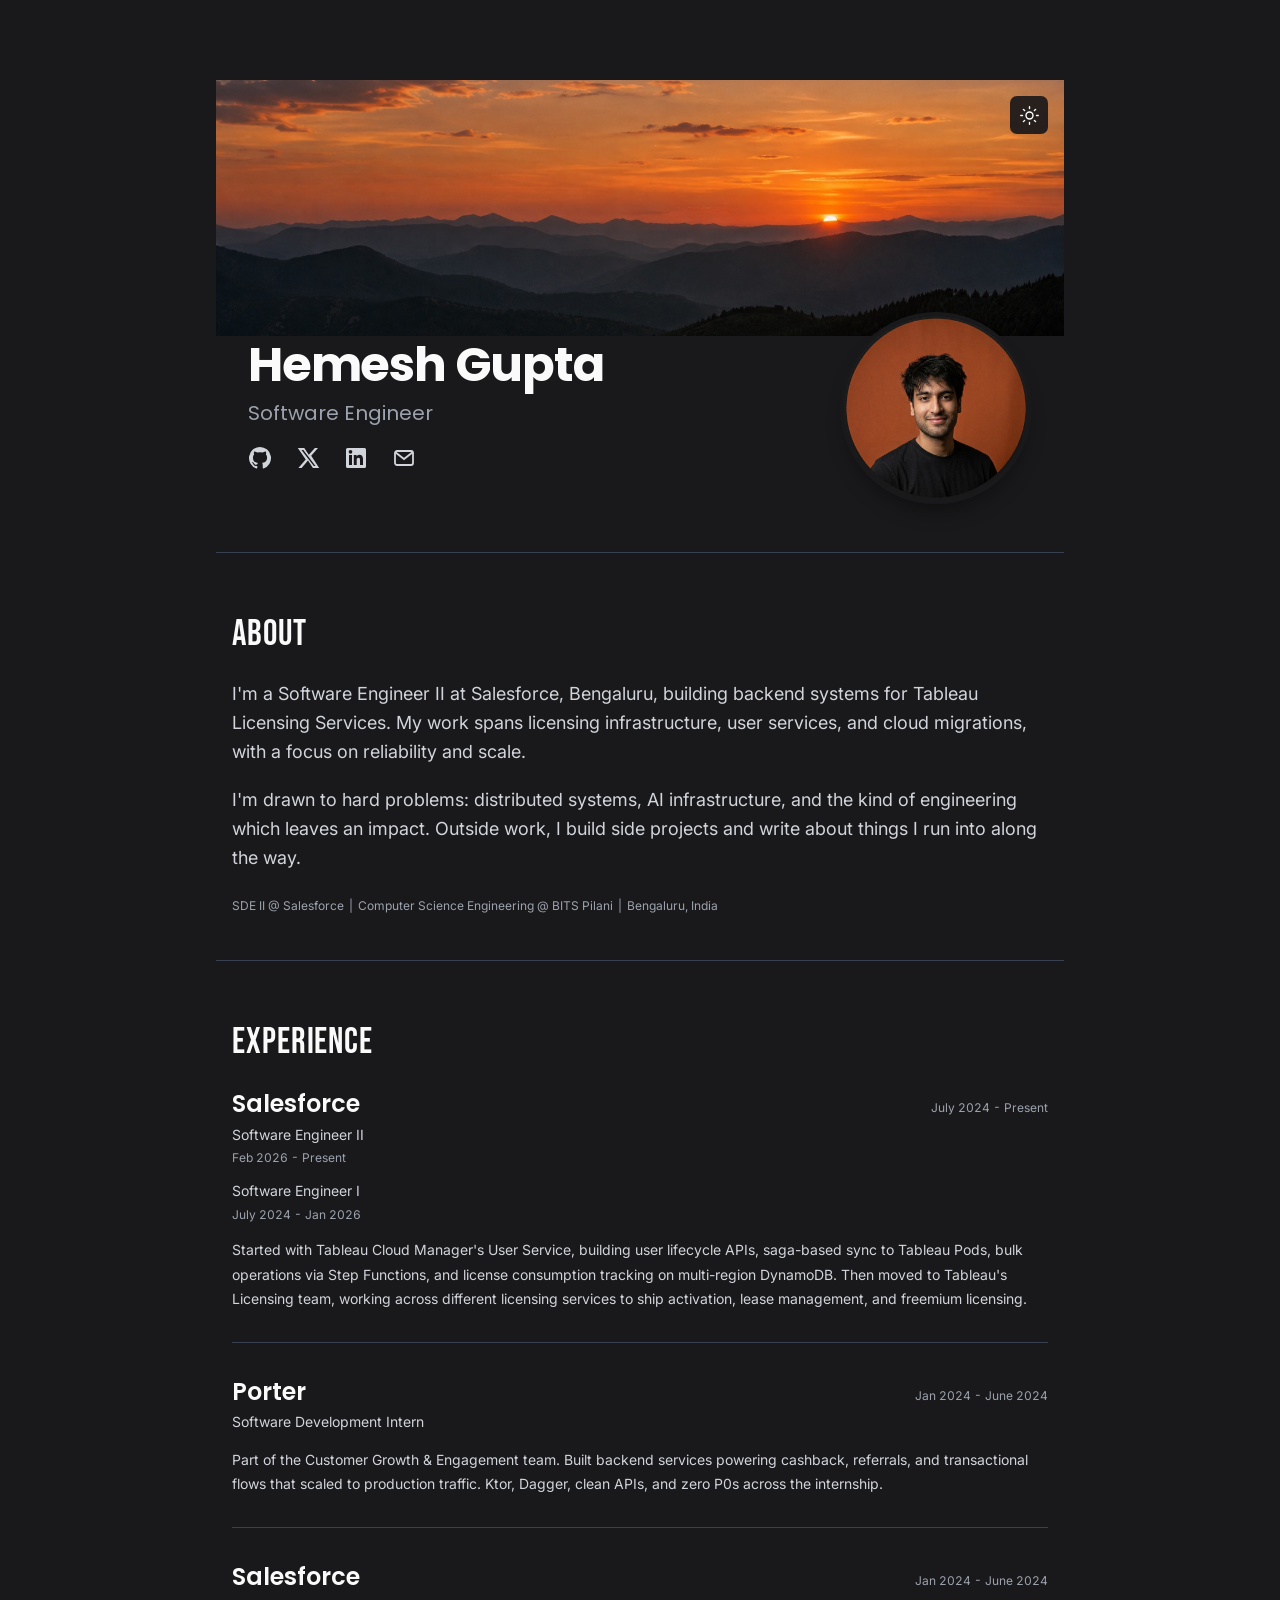
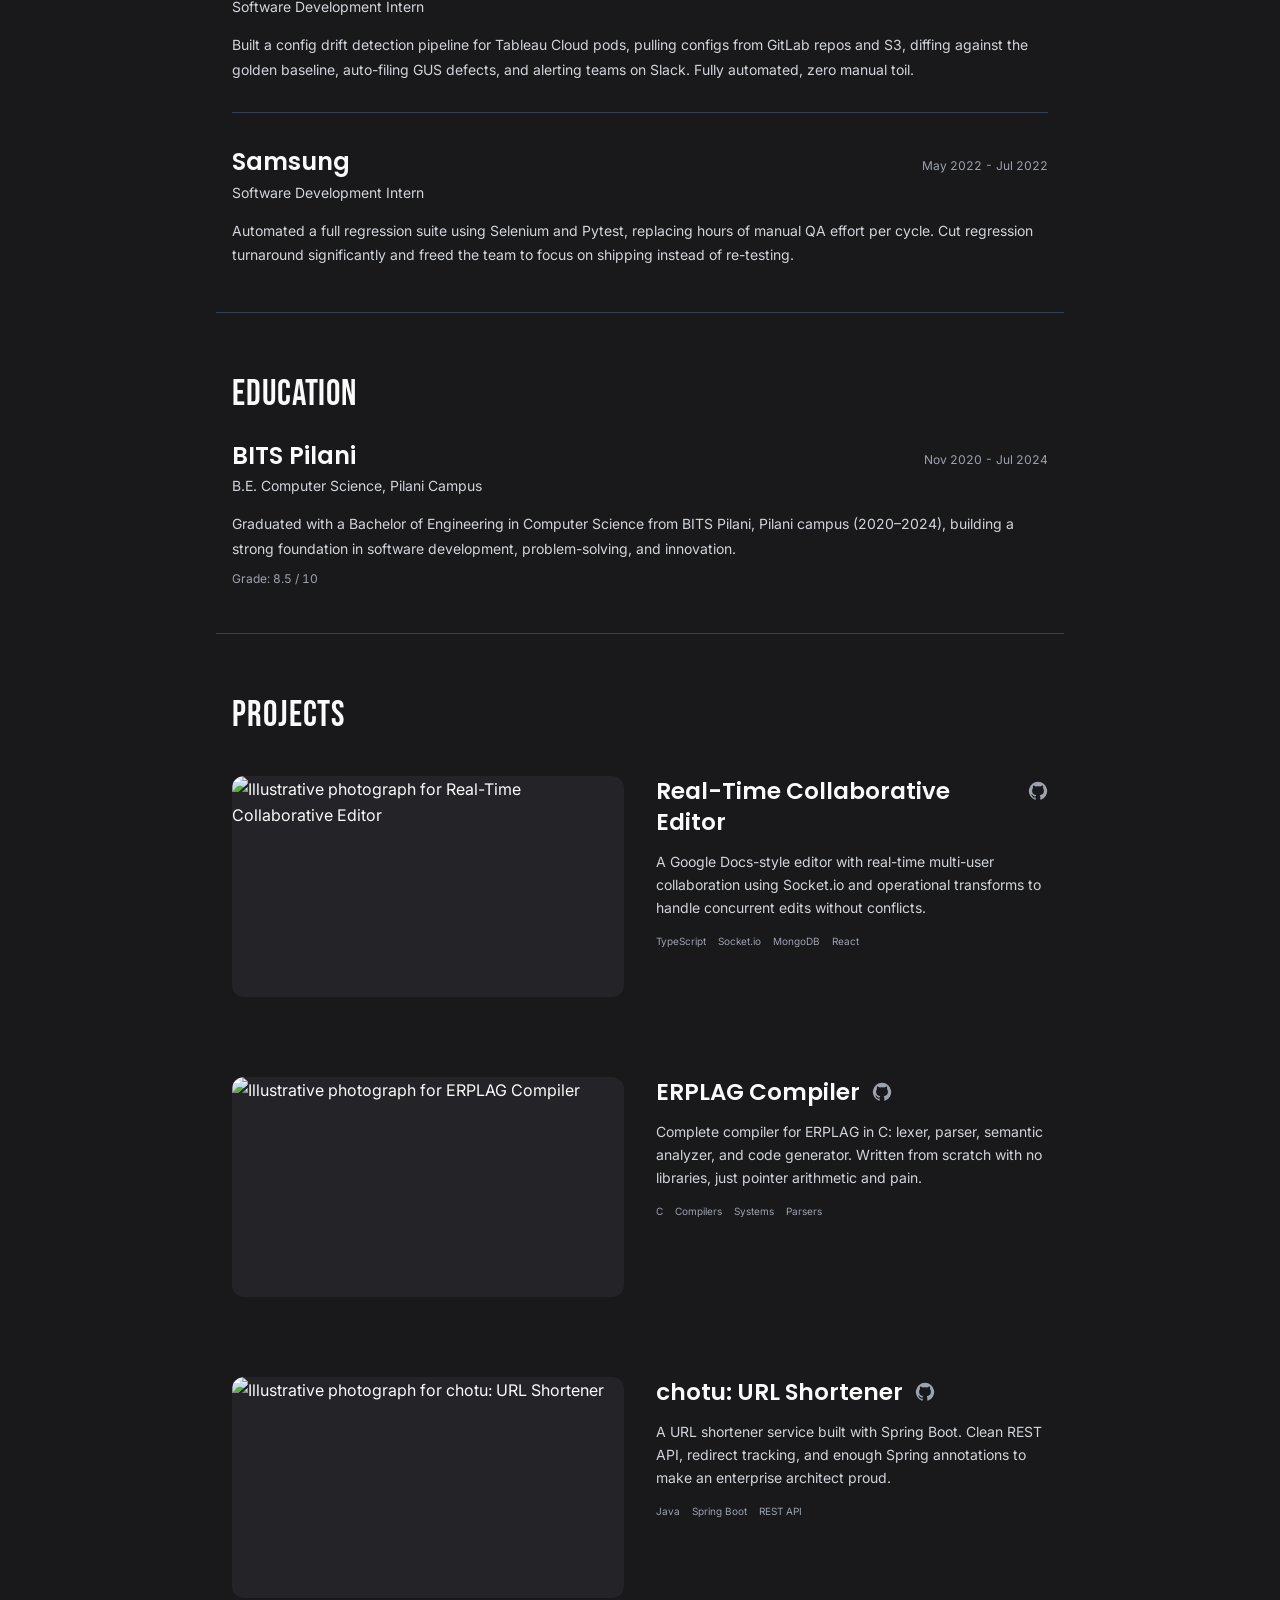
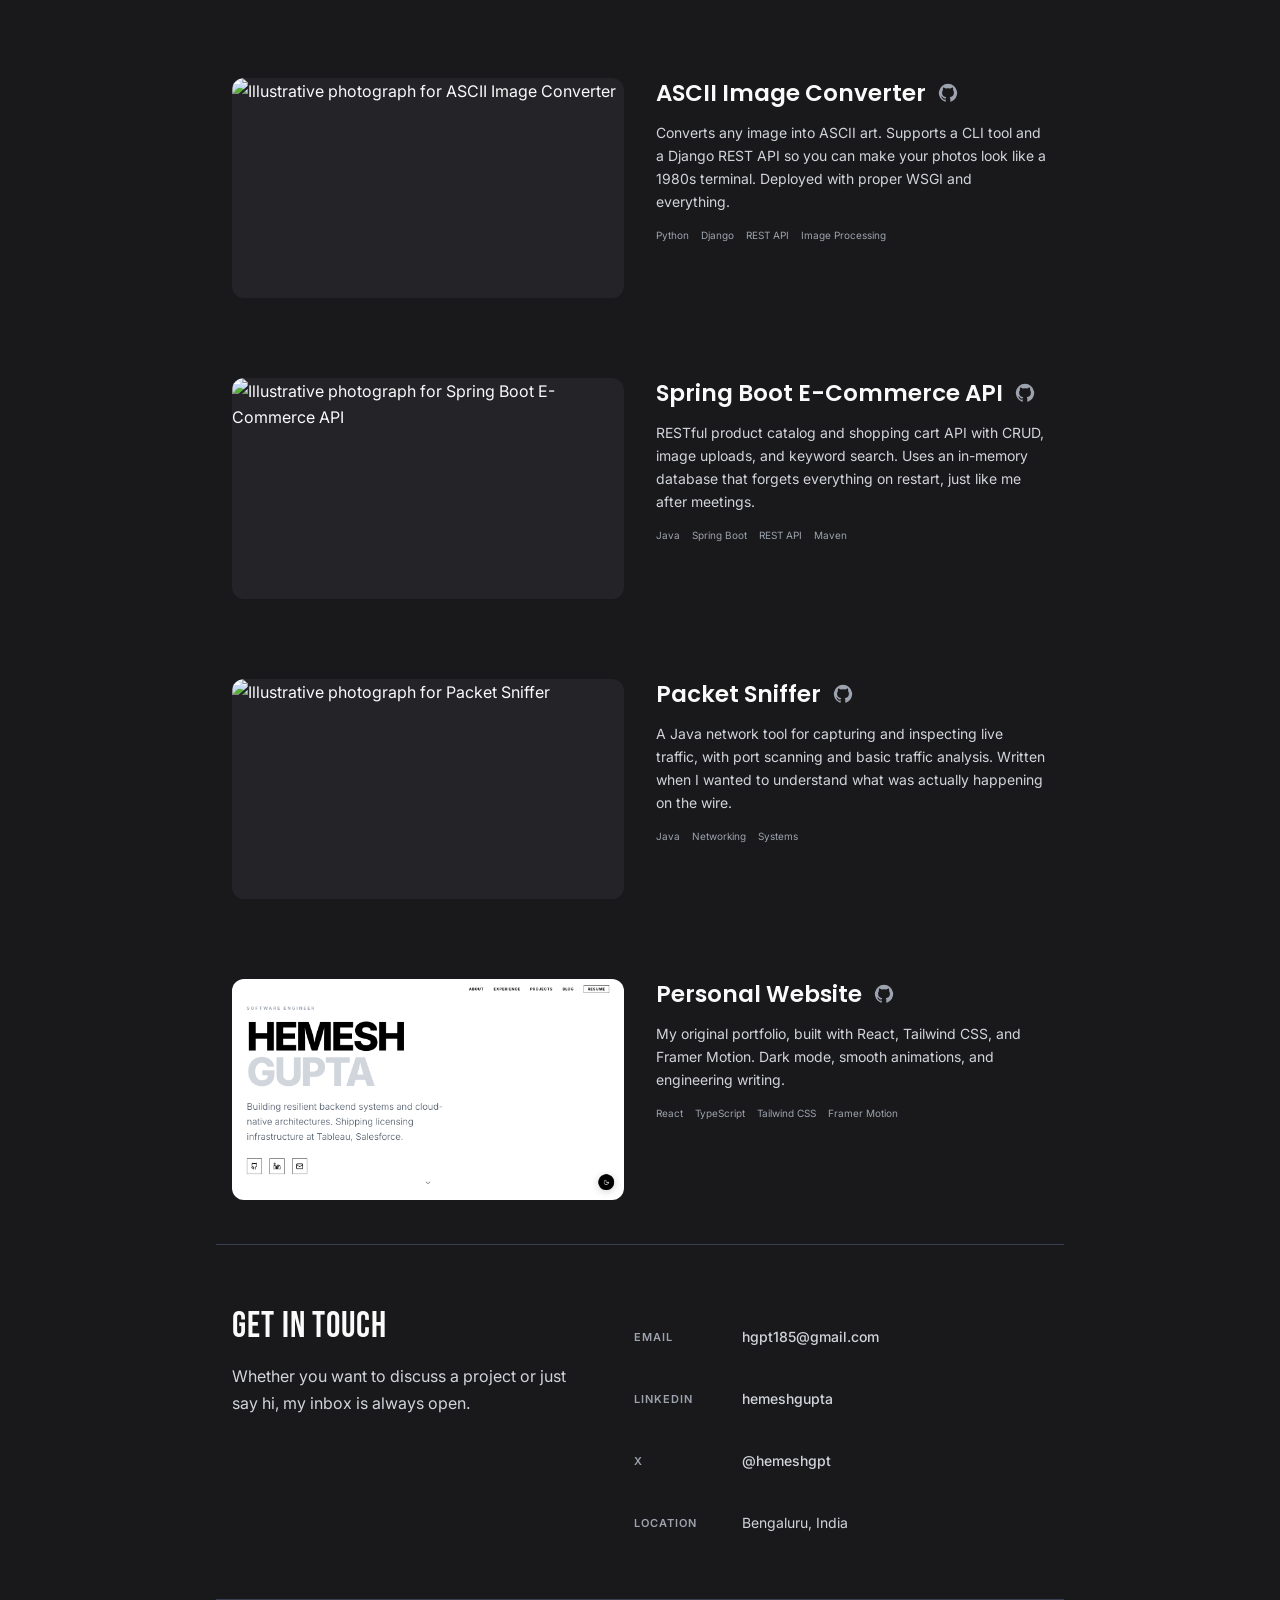
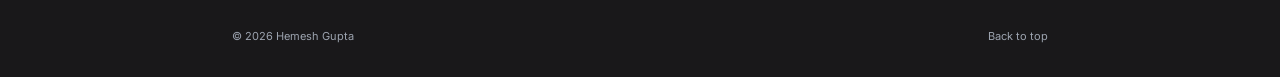
==== index.html @ acf53dce "Enable Vercel Web Analytics" ====
<!doctype html>
<html lang="en" data-theme="dark">
<head>
<meta charset="utf-8"><meta name="viewport" content="width=device-width, initial-scale=1">
<meta name="description" content="Hemesh Gupta — Software Engineer II at Salesforce, Bengaluru. Backend systems and cloud-native architectures; CS graduate of BITS Pilani.">
<meta name="robots" content="index, follow, max-image-preview:large">
<meta name="theme-color" content="#19181a">
<link rel="canonical" href="https://hgpt185.github.io/portfolio-site-v2/">
<link rel="alternate" type="application/json" href="profile.json" title="Machine-readable profile (JSON)">
<meta property="og:type" content="website"><meta property="og:site_name" content="Hemesh Gupta"><meta property="og:locale" content="en_US"><meta property="og:url" content="https://hgpt185.github.io/portfolio-site-v2/"><meta property="og:title" content="Hemesh Gupta | Software Engineer"><meta property="og:description" content="Backend systems, distributed infrastructure, and projects built out of curiosity."><meta property="og:image" content="https://hgpt185.github.io/portfolio-site-v2/assets/hemesh-gupta.jpg">
<meta name="twitter:card" content="summary_large_image"><meta name="twitter:title" content="Hemesh Gupta | Software Engineer"><meta name="twitter:description" content="Backend systems, distributed infrastructure, and projects built out of curiosity."><meta name="twitter:image" content="https://hgpt185.github.io/portfolio-site-v2/assets/hemesh-gupta.jpg">
<script type="application/ld+json">
{
  "@context": "https://schema.org",
  "@graph": [
    {
      "@type": "Person",
      "@id": "https://hgpt185.github.io/portfolio-site-v2/#person",
      "name": "Hemesh Gupta",
      "url": "https://hgpt185.github.io/portfolio-site-v2/",
      "image": "https://hgpt185.github.io/portfolio-site-v2/assets/hemesh-gupta.jpg",
      "description": "Software Engineer II at Salesforce, Bengaluru, building backend systems for Tableau Licensing Services.",
      "jobTitle": "Software Engineer II",
      "worksFor": { "@type": "Organization", "name": "Salesforce", "url": "https://www.salesforce.com/" },
      "alumniOf": { "@type": "CollegeOrUniversity", "name": "Birla Institute of Technology and Science, Pilani", "url": "https://www.bits-pilani.ac.in/" },
      "knowsAbout": ["Backend engineering", "Distributed systems", "Cloud-native architecture", "AI infrastructure", "Developer tools"],
      "sameAs": ["https://github.com/hgpt185", "https://www.linkedin.com/in/hemeshgupta/", "https://x.com/hemeshgpt"]
    },
    {
      "@type": "WebSite",
      "url": "https://hgpt185.github.io/portfolio-site-v2/",
      "name": "Hemesh Gupta",
      "description": "Backend systems, distributed infrastructure, and projects built out of curiosity.",
      "publisher": { "@id": "https://hgpt185.github.io/portfolio-site-v2/#person" }
    },
    {
      "@type": "ProfilePage",
      "url": "https://hgpt185.github.io/portfolio-site-v2/",
      "name": "Hemesh Gupta | Software Engineer",
      "description": "Hemesh Gupta — Software Engineer II at Salesforce, Bengaluru. Backend systems and cloud-native architectures; CS graduate of BITS Pilani.",
      "isPartOf": { "@type": "WebSite", "url": "https://hgpt185.github.io/portfolio-site-v2/" },
      "mainEntity": { "@id": "https://hgpt185.github.io/portfolio-site-v2/#person" }
    }
  ]
}
</script>
<title>Hemesh Gupta | Software Engineer</title><link rel="icon" href="favicon.svg" type="image/svg+xml"><link rel="preconnect" href="https://fonts.googleapis.com"><link rel="preconnect" href="https://fonts.gstatic.com" crossorigin><link href="https://fonts.googleapis.com/css2?family=Bebas+Neue&family=Inter:wght@400;500;600&family=Poppins:wght@400;600;700&display=swap" rel="stylesheet"><link rel="preload" as="image" href="assets/mountain-dusk.jpg"><script>try{document.documentElement.dataset.theme=localStorage.getItem('theme')||'dark'}catch(_){}</script><link rel="stylesheet" href="styles.css?v=450039ef">
<script>
  window.va = window.va || function () {
    (window.vaq = window.vaq || []).push(arguments);
  };
</script>
<script defer src="/_vercel/insights/script.js"></script>
</head>
<body><a class="skip-link" href="#about">Skip to content</a>
<main class="portfolio">
<header class="intro" id="top">
<div class="banner"><img draggable="false" class="theme-dark" src="assets/mountain-dusk.jpg" alt="Layered mountain ridges beneath a warm sunset sky" width="2164" height="727" fetchpriority="high"><img draggable="false" class="theme-light" src="assets/mountain-sunrise.jpg" alt="Golden sunrise over misty mountain ridges" width="1600" height="537" fetchpriority="high"><button id="theme-toggle" type="button" aria-label="Switch to light theme" title="Switch theme"><svg class="icon sun" viewBox="0 0 24 24" fill="currentColor" aria-hidden="true"><circle cx="12" cy="12" r="4" fill="none" stroke="currentColor" stroke-width="1.6"/><path d="M12 2v2m0 16v2M2 12h2m16 0h2M5 5l1.4 1.4m11.2 11.2L19 19M5 19l1.4-1.4M17.6 6.4 19 5" fill="none" stroke="currentColor" stroke-width="1.6" stroke-linecap="round"/></svg><svg class="icon moon" viewBox="0 0 24 24" fill="currentColor" aria-hidden="true"><path d="M20.5 14A8.5 8.5 0 0 1 10 3.5 8.5 8.5 0 1 0 20.5 14Z" fill="none" stroke="currentColor" stroke-width="1.6" stroke-linejoin="round"/></svg></button></div>
<div class="identity"><div class="person"><h1>Hemesh Gupta</h1><p class="subtitle">Software Engineer</p><div class="socials"><a href="https://github.com/hgpt185" aria-label="GitHub" target="_blank" rel="noopener noreferrer"><svg class="icon " viewBox="0 0 24 24" fill="currentColor" aria-hidden="true"><path d="M12 .9a11.1 11.1 0 0 0-3.5 21.6c.55.1.76-.24.76-.53v-2.05c-3.1.67-3.76-1.32-3.76-1.32-.51-1.28-1.24-1.62-1.24-1.62-1.02-.7.08-.69.08-.69 1.12.08 1.71 1.15 1.71 1.15 1 1.7 2.61 1.21 3.25.93.1-.72.39-1.21.71-1.49-2.47-.28-5.07-1.24-5.07-5.5 0-1.22.44-2.21 1.14-2.99-.12-.28-.5-1.42.11-2.95 0 0 .94-.3 3.05 1.14a10.6 10.6 0 0 1 5.55 0c2.11-1.43 3.04-1.14 3.04-1.14.61 1.53.23 2.67.11 2.95.72.78 1.14 1.77 1.14 2.99 0 4.27-2.6 5.21-5.08 5.49.4.35.75 1.02.75 2.06v3.04c0 .29.2.64.77.53A11.1 11.1 0 0 0 12 .9Z"/></svg></a><a href="https://x.com/hemeshgpt" aria-label="X" target="_blank" rel="noopener noreferrer"><svg class="icon" viewBox="0 0 24 24" fill="currentColor" aria-hidden="true"><path d="M18.9 2H22l-6.8 7.8L23.2 22h-6.3L12 14.6 5.6 22H2.4l7.3-8.4L1.8 2h6.5l4.5 6.8L18.9 2Zm-1.1 18h1.7L7.3 3.9H5.5L17.8 20Z"/></svg></a><a href="https://www.linkedin.com/in/hemeshgupta/" aria-label="LinkedIn" target="_blank" rel="noopener noreferrer"><svg class="icon " viewBox="0 0 24 24" fill="currentColor" aria-hidden="true"><path d="M20.5 2h-17A1.5 1.5 0 0 0 2 3.5v17A1.5 1.5 0 0 0 3.5 22h17a1.5 1.5 0 0 0 1.5-1.5v-17A1.5 1.5 0 0 0 20.5 2ZM8 19H5V9h3ZM6.5 7.7A1.7 1.7 0 1 1 6.5 4a1.7 1.7 0 0 1 0 3.7ZM19 19h-3v-5.1c0-1.3-.4-2.1-1.5-2.1-1.2 0-1.8.9-1.8 2.1V19H9.8V9h2.8v1.4c.4-.7 1.2-1.7 2.9-1.7 2.1 0 3.5 1.4 3.5 4.3Z"/></svg></a><a href="mailto:hgpt185@gmail.com" aria-label="Email"><svg class="icon " viewBox="0 0 24 24" fill="currentColor" aria-hidden="true"><rect x="3" y="5" width="18" height="14" rx="2" fill="none" stroke="currentColor" stroke-width="1.8"/><path d="m3 6 9 7 9-7" fill="none" stroke="currentColor" stroke-width="1.8"/></svg></a></div></div><div class="portrait"><img draggable="false" class="theme-dark" src="assets/hemesh-gupta.jpg" alt="Hemesh Gupta" width="192" height="192"><img draggable="false" class="theme-light" src="assets/hemesh-gupta-sunrise.jpg" alt="Hemesh Gupta" width="192" height="192"></div></div>
</header>
<section class="about section" id="about"><h2>About</h2><div class="about-copy"><p>I&#x27;m a Software Engineer II at Salesforce, Bengaluru, building backend systems for Tableau Licensing Services. My work spans licensing infrastructure, user services, and cloud migrations, with a focus on reliability and scale.</p>
<p>I&#x27;m drawn to hard problems: distributed systems, AI infrastructure, and the kind of engineering which leaves an impact. Outside work, I build side projects and write about things I run into along the way.</p></div><p class="about-meta">SDE II @ Salesforce <span class="about-meta-separator" aria-hidden="true">|</span> Computer Science Engineering @ BITS Pilani <span class="about-meta-separator" aria-hidden="true">|</span> Bengaluru, India</p></section>
<section class="section experience" id="experience"><h2>Experience</h2><div class="jobs"><article class="job"><div class="job-heading"><h3><a href="https://www.salesforce.com/" target="_blank" rel="noopener noreferrer">Salesforce</a></h3><p class="job-period">July 2024 - Present</p></div><div class="job-roles"><div class="job-role-item"><p class="job-role-title">Software Engineer II</p><p class="job-role-period">Feb 2026 - Present</p></div><div class="job-role-item"><p class="job-role-title">Software Engineer I</p><p class="job-role-period">July 2024 - Jan 2026</p></div></div><p class="job-description">Started with Tableau Cloud Manager&#x27;s User Service, building user lifecycle APIs, saga-based sync to Tableau Pods, bulk operations via Step Functions, and license consumption tracking on multi-region DynamoDB. Then moved to Tableau&#x27;s Licensing team, working across different licensing services to ship activation, lease management, and freemium licensing.</p></article>
<article class="job"><div class="job-heading"><div><h3><a href="https://porter.in/" target="_blank" rel="noopener noreferrer">Porter</a></h3><p class="job-role">Software Development Intern</p></div><p class="job-period">Jan 2024 - June 2024</p></div><p class="job-description">Part of the Customer Growth &amp; Engagement team. Built backend services powering cashback, referrals, and transactional flows that scaled to production traffic. Ktor, Dagger, clean APIs, and zero P0s across the internship.</p></article>
<article class="job"><div class="job-heading"><div><h3><a href="https://www.salesforce.com/" target="_blank" rel="noopener noreferrer">Salesforce</a></h3><p class="job-role">Software Development Intern</p></div><p class="job-period">Jan 2024 - June 2024</p></div><p class="job-description">Built a config drift detection pipeline for Tableau Cloud pods, pulling configs from GitLab repos and S3, diffing against the golden baseline, auto-filing GUS defects, and alerting teams on Slack. Fully automated, zero manual toil.</p></article>
<article class="job"><div class="job-heading"><div><h3><a href="https://www.samsung.com/" target="_blank" rel="noopener noreferrer">Samsung</a></h3><p class="job-role">Software Development Intern</p></div><p class="job-period">May 2022 - Jul 2022</p></div><p class="job-description">Automated a full regression suite using Selenium and Pytest, replacing hours of manual QA effort per cycle. Cut regression turnaround significantly and freed the team to focus on shipping instead of re-testing.</p></article>
</div></section>
<section class="section education" id="education"><h2>Education</h2><div class="jobs"><article class="job"><div class="job-heading"><div><h3>BITS Pilani</h3><p class="job-role">B.E. Computer Science, Pilani Campus</p></div><p class="job-period">Nov 2020 - Jul 2024</p></div><p class="job-description">Graduated with a Bachelor of Engineering in Computer Science from BITS Pilani, Pilani campus (2020–2024), building a strong foundation in software development, problem-solving, and innovation.</p><p class="school-grade">Grade: 8.5 / 10</p></article></div></section>
<section class="section projects-section" id="projects"><h2>Projects</h2><div class="projects"><article class="project"><div class="project-image"><img draggable="false" src="https://images.unsplash.com/photo-1555066931-4365d14bab8c?w=800&amp;h=450&amp;fit=crop&amp;auto=format" width="800" height="450" alt="Illustrative photograph for Real-Time Collaborative Editor" loading="lazy" decoding="async"></div><div class="project-info"><div class="project-title"><h3><a href="https://github.com/hgpt185/google-docs-clone" target="_blank" rel="noopener noreferrer">Real-Time Collaborative Editor</a></h3><a class="project-link" href="https://github.com/hgpt185/google-docs-clone" target="_blank" rel="noopener noreferrer" aria-label="Real-Time Collaborative Editor source code"><svg class="icon " viewBox="0 0 24 24" fill="currentColor" aria-hidden="true"><path d="M12 .9a11.1 11.1 0 0 0-3.5 21.6c.55.1.76-.24.76-.53v-2.05c-3.1.67-3.76-1.32-3.76-1.32-.51-1.28-1.24-1.62-1.24-1.62-1.02-.7.08-.69.08-.69 1.12.08 1.71 1.15 1.71 1.15 1 1.7 2.61 1.21 3.25.93.1-.72.39-1.21.71-1.49-2.47-.28-5.07-1.24-5.07-5.5 0-1.22.44-2.21 1.14-2.99-.12-.28-.5-1.42.11-2.95 0 0 .94-.3 3.05 1.14a10.6 10.6 0 0 1 5.55 0c2.11-1.43 3.04-1.14 3.04-1.14.61 1.53.23 2.67.11 2.95.72.78 1.14 1.77 1.14 2.99 0 4.27-2.6 5.21-5.08 5.49.4.35.75 1.02.75 2.06v3.04c0 .29.2.64.77.53A11.1 11.1 0 0 0 12 .9Z"/></svg></a></div><p>A Google Docs-style editor with real-time multi-user collaboration using Socket.io and operational transforms to handle concurrent edits without conflicts.</p><ul class="project-tags" aria-label="Technologies"><li>TypeScript</li><li>Socket.io</li><li>MongoDB</li><li>React</li></ul></div></article>
<article class="project"><div class="project-image"><img draggable="false" src="https://images.unsplash.com/photo-1526374965328-7f61d4dc18c5?w=800&amp;h=450&amp;fit=crop&amp;auto=format" width="800" height="450" alt="Illustrative photograph for ERPLAG Compiler" loading="lazy" decoding="async"></div><div class="project-info"><div class="project-title"><h3><a href="https://github.com/hgpt185/ERPLANG-Compiler" target="_blank" rel="noopener noreferrer">ERPLAG Compiler</a></h3><a class="project-link" href="https://github.com/hgpt185/ERPLANG-Compiler" target="_blank" rel="noopener noreferrer" aria-label="ERPLAG Compiler source code"><svg class="icon " viewBox="0 0 24 24" fill="currentColor" aria-hidden="true"><path d="M12 .9a11.1 11.1 0 0 0-3.5 21.6c.55.1.76-.24.76-.53v-2.05c-3.1.67-3.76-1.32-3.76-1.32-.51-1.28-1.24-1.62-1.24-1.62-1.02-.7.08-.69.08-.69 1.12.08 1.71 1.15 1.71 1.15 1 1.7 2.61 1.21 3.25.93.1-.72.39-1.21.71-1.49-2.47-.28-5.07-1.24-5.07-5.5 0-1.22.44-2.21 1.14-2.99-.12-.28-.5-1.42.11-2.95 0 0 .94-.3 3.05 1.14a10.6 10.6 0 0 1 5.55 0c2.11-1.43 3.04-1.14 3.04-1.14.61 1.53.23 2.67.11 2.95.72.78 1.14 1.77 1.14 2.99 0 4.27-2.6 5.21-5.08 5.49.4.35.75 1.02.75 2.06v3.04c0 .29.2.64.77.53A11.1 11.1 0 0 0 12 .9Z"/></svg></a></div><p>Complete compiler for ERPLAG in C: lexer, parser, semantic analyzer, and code generator. Written from scratch with no libraries, just pointer arithmetic and pain.</p><ul class="project-tags" aria-label="Technologies"><li>C</li><li>Compilers</li><li>Systems</li><li>Parsers</li></ul></div></article>
<article class="project"><div class="project-image"><img draggable="false" src="https://images.unsplash.com/photo-1558494949-ef010cbdcc31?w=800&amp;h=450&amp;fit=crop&amp;auto=format" width="800" height="450" alt="Illustrative photograph for chotu: URL Shortener" loading="lazy" decoding="async"></div><div class="project-info"><div class="project-title"><h3><a href="https://github.com/hgpt185/chotu" target="_blank" rel="noopener noreferrer">chotu: URL Shortener</a></h3><a class="project-link" href="https://github.com/hgpt185/chotu" target="_blank" rel="noopener noreferrer" aria-label="chotu: URL Shortener source code"><svg class="icon " viewBox="0 0 24 24" fill="currentColor" aria-hidden="true"><path d="M12 .9a11.1 11.1 0 0 0-3.5 21.6c.55.1.76-.24.76-.53v-2.05c-3.1.67-3.76-1.32-3.76-1.32-.51-1.28-1.24-1.62-1.24-1.62-1.02-.7.08-.69.08-.69 1.12.08 1.71 1.15 1.71 1.15 1 1.7 2.61 1.21 3.25.93.1-.72.39-1.21.71-1.49-2.47-.28-5.07-1.24-5.07-5.5 0-1.22.44-2.21 1.14-2.99-.12-.28-.5-1.42.11-2.95 0 0 .94-.3 3.05 1.14a10.6 10.6 0 0 1 5.55 0c2.11-1.43 3.04-1.14 3.04-1.14.61 1.53.23 2.67.11 2.95.72.78 1.14 1.77 1.14 2.99 0 4.27-2.6 5.21-5.08 5.49.4.35.75 1.02.75 2.06v3.04c0 .29.2.64.77.53A11.1 11.1 0 0 0 12 .9Z"/></svg></a></div><p>A URL shortener service built with Spring Boot. Clean REST API, redirect tracking, and enough Spring annotations to make an enterprise architect proud.</p><ul class="project-tags" aria-label="Technologies"><li>Java</li><li>Spring Boot</li><li>REST API</li></ul></div></article>
<article class="project"><div class="project-image"><img draggable="false" src="https://images.unsplash.com/photo-1519389950473-47ba0277781c?w=800&amp;h=450&amp;fit=crop&amp;auto=format" width="800" height="450" alt="Illustrative photograph for ASCII Image Converter" loading="lazy" decoding="async"></div><div class="project-info"><div class="project-title"><h3><a href="https://github.com/hgpt185/AsciiImage" target="_blank" rel="noopener noreferrer">ASCII Image Converter</a></h3><a class="project-link" href="https://github.com/hgpt185/AsciiImage" target="_blank" rel="noopener noreferrer" aria-label="ASCII Image Converter source code"><svg class="icon " viewBox="0 0 24 24" fill="currentColor" aria-hidden="true"><path d="M12 .9a11.1 11.1 0 0 0-3.5 21.6c.55.1.76-.24.76-.53v-2.05c-3.1.67-3.76-1.32-3.76-1.32-.51-1.28-1.24-1.62-1.24-1.62-1.02-.7.08-.69.08-.69 1.12.08 1.71 1.15 1.71 1.15 1 1.7 2.61 1.21 3.25.93.1-.72.39-1.21.71-1.49-2.47-.28-5.07-1.24-5.07-5.5 0-1.22.44-2.21 1.14-2.99-.12-.28-.5-1.42.11-2.95 0 0 .94-.3 3.05 1.14a10.6 10.6 0 0 1 5.55 0c2.11-1.43 3.04-1.14 3.04-1.14.61 1.53.23 2.67.11 2.95.72.78 1.14 1.77 1.14 2.99 0 4.27-2.6 5.21-5.08 5.49.4.35.75 1.02.75 2.06v3.04c0 .29.2.64.77.53A11.1 11.1 0 0 0 12 .9Z"/></svg></a></div><p>Converts any image into ASCII art. Supports a CLI tool and a Django REST API so you can make your photos look like a 1980s terminal. Deployed with proper WSGI and everything.</p><ul class="project-tags" aria-label="Technologies"><li>Python</li><li>Django</li><li>REST API</li><li>Image Processing</li></ul></div></article>
<article class="project"><div class="project-image"><img draggable="false" src="https://images.unsplash.com/photo-1498049794561-7780e7231661?w=800&amp;h=450&amp;fit=crop&amp;auto=format" width="800" height="450" alt="Illustrative photograph for Spring Boot E-Commerce API" loading="lazy" decoding="async"></div><div class="project-info"><div class="project-title"><h3><a href="https://github.com/hgpt185/spring-boot-ecom-proj" target="_blank" rel="noopener noreferrer">Spring Boot E-Commerce API</a></h3><a class="project-link" href="https://github.com/hgpt185/spring-boot-ecom-proj" target="_blank" rel="noopener noreferrer" aria-label="Spring Boot E-Commerce API source code"><svg class="icon " viewBox="0 0 24 24" fill="currentColor" aria-hidden="true"><path d="M12 .9a11.1 11.1 0 0 0-3.5 21.6c.55.1.76-.24.76-.53v-2.05c-3.1.67-3.76-1.32-3.76-1.32-.51-1.28-1.24-1.62-1.24-1.62-1.02-.7.08-.69.08-.69 1.12.08 1.71 1.15 1.71 1.15 1 1.7 2.61 1.21 3.25.93.1-.72.39-1.21.71-1.49-2.47-.28-5.07-1.24-5.07-5.5 0-1.22.44-2.21 1.14-2.99-.12-.28-.5-1.42.11-2.95 0 0 .94-.3 3.05 1.14a10.6 10.6 0 0 1 5.55 0c2.11-1.43 3.04-1.14 3.04-1.14.61 1.53.23 2.67.11 2.95.72.78 1.14 1.77 1.14 2.99 0 4.27-2.6 5.21-5.08 5.49.4.35.75 1.02.75 2.06v3.04c0 .29.2.64.77.53A11.1 11.1 0 0 0 12 .9Z"/></svg></a></div><p>RESTful product catalog and shopping cart API with CRUD, image uploads, and keyword search. Uses an in-memory database that forgets everything on restart, just like me after meetings.</p><ul class="project-tags" aria-label="Technologies"><li>Java</li><li>Spring Boot</li><li>REST API</li><li>Maven</li></ul></div></article>
<article class="project"><div class="project-image"><img draggable="false" src="https://images.unsplash.com/photo-1544197150-b99a580bb7a8?w=800&amp;h=450&amp;fit=crop&amp;auto=format" width="800" height="450" alt="Illustrative photograph for Packet Sniffer" loading="lazy" decoding="async"></div><div class="project-info"><div class="project-title"><h3><a href="https://github.com/hgpt185/Packet-Sniffer" target="_blank" rel="noopener noreferrer">Packet Sniffer</a></h3><a class="project-link" href="https://github.com/hgpt185/Packet-Sniffer" target="_blank" rel="noopener noreferrer" aria-label="Packet Sniffer source code"><svg class="icon " viewBox="0 0 24 24" fill="currentColor" aria-hidden="true"><path d="M12 .9a11.1 11.1 0 0 0-3.5 21.6c.55.1.76-.24.76-.53v-2.05c-3.1.67-3.76-1.32-3.76-1.32-.51-1.28-1.24-1.62-1.24-1.62-1.02-.7.08-.69.08-.69 1.12.08 1.71 1.15 1.71 1.15 1 1.7 2.61 1.21 3.25.93.1-.72.39-1.21.71-1.49-2.47-.28-5.07-1.24-5.07-5.5 0-1.22.44-2.21 1.14-2.99-.12-.28-.5-1.42.11-2.95 0 0 .94-.3 3.05 1.14a10.6 10.6 0 0 1 5.55 0c2.11-1.43 3.04-1.14 3.04-1.14.61 1.53.23 2.67.11 2.95.72.78 1.14 1.77 1.14 2.99 0 4.27-2.6 5.21-5.08 5.49.4.35.75 1.02.75 2.06v3.04c0 .29.2.64.77.53A11.1 11.1 0 0 0 12 .9Z"/></svg></a></div><p>A Java network tool for capturing and inspecting live traffic, with port scanning and basic traffic analysis. Written when I wanted to understand what was actually happening on the wire.</p><ul class="project-tags" aria-label="Technologies"><li>Java</li><li>Networking</li><li>Systems</li></ul></div></article>
<article class="project"><div class="project-image"><img draggable="false" src="assets/original-portfolio.png" width="800" height="450" alt="Original Hemesh Gupta portfolio" loading="lazy" decoding="async"></div><div class="project-info"><div class="project-title"><h3><a href="https://github.com/hgpt185/hemesh-gupta-software-engineer" target="_blank" rel="noopener noreferrer">Personal Website</a></h3><a class="project-link" href="https://github.com/hgpt185/hemesh-gupta-software-engineer" target="_blank" rel="noopener noreferrer" aria-label="Personal Website source code"><svg class="icon " viewBox="0 0 24 24" fill="currentColor" aria-hidden="true"><path d="M12 .9a11.1 11.1 0 0 0-3.5 21.6c.55.1.76-.24.76-.53v-2.05c-3.1.67-3.76-1.32-3.76-1.32-.51-1.28-1.24-1.62-1.24-1.62-1.02-.7.08-.69.08-.69 1.12.08 1.71 1.15 1.71 1.15 1 1.7 2.61 1.21 3.25.93.1-.72.39-1.21.71-1.49-2.47-.28-5.07-1.24-5.07-5.5 0-1.22.44-2.21 1.14-2.99-.12-.28-.5-1.42.11-2.95 0 0 .94-.3 3.05 1.14a10.6 10.6 0 0 1 5.55 0c2.11-1.43 3.04-1.14 3.04-1.14.61 1.53.23 2.67.11 2.95.72.78 1.14 1.77 1.14 2.99 0 4.27-2.6 5.21-5.08 5.49.4.35.75 1.02.75 2.06v3.04c0 .29.2.64.77.53A11.1 11.1 0 0 0 12 .9Z"/></svg></a></div><p>My original portfolio, built with React, Tailwind CSS, and Framer Motion. Dark mode, smooth animations, and engineering writing.</p><ul class="project-tags" aria-label="Technologies"><li>React</li><li>TypeScript</li><li>Tailwind CSS</li><li>Framer Motion</li></ul></div></article>
</div></section>
<section class="section contact" id="contact"><div class="contact-intro"><h2>Get in Touch</h2><p>Whether you want to discuss a project or just say hi, my inbox is always open.</p></div><dl class="contact-details"><div><dt>Email</dt><dd><a href="mailto:hgpt185@gmail.com">hgpt185@gmail.com</a></dd></div><div><dt>LinkedIn</dt><dd><a href="https://www.linkedin.com/in/hemeshgupta/" target="_blank" rel="noopener noreferrer">hemeshgupta</a></dd></div><div><dt>X</dt><dd><a href="https://x.com/hemeshgpt" target="_blank" rel="noopener noreferrer">@hemeshgpt</a></dd></div><div><dt>Location</dt><dd>Bengaluru, India</dd></div></dl></section>
<footer><span>© <span id="year">2026</span> Hemesh Gupta</span><a href="#top">Back to top</a></footer>
</main><script src="script.js?v=9cdf2093"></script></body></html>
---- styles.css ----
:root {
  color-scheme: dark;
  --background: #19181a;
  --foreground: #fafafa;
  --body: #d1d5db;
  --muted: #9ca3af;
  --rule: #374151;
  --image-background: #242328;
  --accent: #e6ab89;
  --selection-background: #c27f58;
  --selection-text: #fff;
  --title-font: 'Poppins', sans-serif;
  --body-font: 'Inter', sans-serif;
  --section-font: 'Bebas Neue', sans-serif;
}
html[data-theme='light'] {
  color-scheme: light;
  --background: #fff;
  --foreground: #111;
  --body: #374151;
  --muted: #626975;
  --rule: #d1d5db;
  --image-background: #f3f4f6;
  --accent: #93502d;
  --selection-background: #f4cfaa;
  --selection-text: #3b281e;
}
* { box-sizing: border-box; }
html { scroll-behavior: smooth; scroll-padding-top: 32px; }
body { margin: 0; background: var(--background); color: var(--foreground); font-family: var(--body-font); line-height: 1.625; -webkit-font-smoothing: antialiased; }
a { color: inherit; text-decoration: none; text-underline-offset: 4px; }
a:hover { color: var(--accent); }
a:focus-visible, button:focus-visible { outline: 2px solid var(--accent); outline-offset: 5px; }
button, a { -webkit-tap-highlight-color: transparent; }
button { font: inherit; }
::selection { background: var(--selection-background); color: var(--selection-text); }
html { scrollbar-color: var(--rule) var(--background); }
.skip-link { position: fixed; top: -60px; left: 16px; padding: 8px 16px; background: var(--background); z-index: 10; }
.skip-link:focus { top: 8px; }
.portfolio { width: min(100%, 896px); margin: 0 auto; padding: 80px 24px 32px; }
.intro { padding-bottom: 48px; border-bottom: 1px solid var(--rule); }
.banner { height: 256px; position: relative; }
.banner > img { display: block; width: 100%; height: 100%; object-fit: cover; object-position: 50% 51%; }
#theme-toggle { position: absolute; right: 16px; top: 16px; width: 38px; height: 38px; display: grid; place-items: center; cursor: pointer; border: 0; border-radius: 7px; background: #19181ae8; color: #fff; }
#theme-toggle:hover { background: #302b2a; }
#theme-toggle .icon { grid-area: 1 / 1; width: 21px; height: 21px; }
#theme-toggle .moon, html[data-theme='light'] #theme-toggle .sun { display: none; }
html[data-theme='light'] #theme-toggle .moon { display: block; }
.identity { display: flex; justify-content: space-between; align-items: flex-end; gap: 24px; padding: 0 32px; position: relative; }
.person { padding-bottom: 32px; }
h1 { font-family: var(--title-font); font-size: 48px; line-height: 1.2; letter-spacing: -.025em; font-weight: 700; margin: 0; }
.subtitle { font-family: var(--title-font); font-size: 20px; line-height: 1.5; color: var(--muted); margin: 4px 0 0; }
.socials { display: flex; gap: 24px; margin-top: 16px; color: var(--body); align-items: center; }
.socials a { display: flex; align-items: center; justify-content: center; width: 24px; height: 28px; }
.icon { width: 24px; height: 24px; display: block; flex-shrink: 0; }
.portrait { flex-shrink: 0; margin-top: -96px; }
.portrait img { display: block; width: 192px; height: 192px; border-radius: 50%; object-fit: cover; border: 4px solid var(--background); box-shadow: 0 14px 22px -10px #0007; }
.banner > .theme-light, .portrait > .theme-light { display: none; }
html[data-theme='light'] .theme-light { display: block; }
html[data-theme='light'] .theme-dark { display: none; }
.section { padding: 62px 16px 44px; border-bottom: 1px solid var(--rule); }
h2 { margin: 0 0 24px; font-family: var(--section-font); font-size: 36px; line-height: 1.12; letter-spacing: .025em; font-weight: 400; }
p { margin: 0; }
.about-copy { font-size: 18px; line-height: 1.625; color: var(--body); }
.about-copy p + p { margin-top: 18px; }
.about-meta { display: block; margin-top: 24px; font-size: 12px; line-height: 1.6; color: var(--muted); }
.about-meta-separator { margin: 0 2px; }
.jobs { display: grid; gap: 32px; }
.job { padding-bottom: 30px; border-bottom: 1px solid var(--rule); }
.job:last-child { padding-bottom: 0; border: 0; }
.job-heading { display: flex; align-items: baseline; justify-content: space-between; gap: 24px; }
h3 { font-family: var(--title-font); font-size: 24px; line-height: 1.4; font-weight: 600; margin: 0; }
.job-role { font-size: 14px; margin-top: 3px; color: var(--body); }
.job-period { font-size: 12px; white-space: nowrap; color: var(--muted); font-variant-numeric: tabular-nums; }
.job-description { font-size: 14px; line-height: 1.75; margin-top: 14px; color: var(--body); }
.school-grade { font-size: 12px; color: var(--muted); margin-top: 8px; font-variant-numeric: tabular-nums; }
.job-roles { display: grid; gap: 12px; margin-top: 3px; }
.job-role-title { color: var(--body); font-size: 14px; }
.job-role-period { margin-top: 2px; color: var(--muted); font-size: 12px; font-variant-numeric: tabular-nums; }
.projects-section h2 { margin-bottom: 40px; }
.projects { display: grid; gap: 80px; }
.project { display: grid; grid-template-columns: repeat(2, minmax(0, 1fr)); gap: 32px; align-items: start; }
.project-image { display: block; overflow: hidden; aspect-ratio: 16 / 9; border-radius: 12px; background: var(--image-background); }
.project-image img { display: block; width: 100%; height: 100%; object-fit: cover; transition: transform 500ms cubic-bezier(.16,1,.3,1); }
.project-title { display: flex; align-items: baseline; gap: 12px; }
.project-title h3 { font-size: 23px; line-height: 1.35; }
.project-link { display: flex; flex-shrink: 0; align-self: flex-start; margin-top: 5px; color: var(--muted); }
.project-link .icon { width: 20px; height: 20px; }
.project-info > p { font-size: 14px; line-height: 1.65; margin-top: 12px; color: var(--body); }
.project-tags { list-style: none; padding: 0; display: flex; flex-wrap: wrap; gap: 6px 12px; margin: 14px 0 0; font-size: 10px; color: var(--muted); }
.contact { display: grid; grid-template-columns: minmax(0, .9fr) minmax(0, 1.1fr); align-items: start; gap: 32px 64px; }
.contact-intro h2 { margin-bottom: 16px; }
.contact-intro p { max-width: 34ch; color: var(--body); font-size: 16px; line-height: 1.7; }
.contact-details { display: grid; margin: 0; }
.contact-details > div { display: grid; grid-template-columns: 92px minmax(0, 1fr); align-items: center; gap: 16px; min-height: 62px; }
.contact dt { color: var(--muted); font-size: 11px; font-weight: 600; letter-spacing: .08em; text-transform: uppercase; }
.contact dd { min-width: 0; margin: 0; color: var(--body); font-size: 14px; overflow-wrap: anywhere; }
.contact a { display: inline-flex; min-height: 44px; align-items: center; font-weight: 500; text-decoration: none; text-underline-offset: 4px; }
.contact a:hover { text-decoration: underline; text-decoration-color: currentColor; }
footer { display: flex; justify-content: space-between; gap: 20px; padding: 28px 16px 0; color: var(--muted); font-size: 11px; }
@media (max-width: 767px) {
  .portfolio { padding-top: 40px; }
  .banner { height: 192px; }
  .identity { flex-direction: column-reverse; align-items: center; gap: 24px; text-align: center; padding: 0 16px; }
  .portrait { margin-top: -80px; }
  .portrait img { width: 160px; height: 160px; }
  .person { padding-bottom: 24px; }
  h1 { font-size: 36px; }
  .socials { justify-content: center; }
  .intro { padding-bottom: 36px; }
  .section { padding-top: 48px; padding-bottom: 36px; }
  .project { grid-template-columns: 1fr; gap: 24px; }
  .contact { grid-template-columns: 1fr; gap: 24px; }
  .project-title { justify-content: center; }
  .project-info > p { text-align: left; }
  .projects { gap: 64px; }
}
@media (max-width: 480px) {
  .portfolio { padding: 24px 12px 24px; }
  .section { padding-left: 10px; padding-right: 10px; }
  .banner { height: 180px; }
  .job-heading { display: block; }
  .job-period { margin-top: 8px; }
  .job-roles { margin-top: 12px; }
  .about-copy { font-size: 16px; }
  .about-meta { font-size: 11px; }
  .contact dl { font-size: 14px; }
  .project-title h3 { font-size: 21px; }
  footer { padding-left: 10px; padding-right: 10px; }
}
@media (prefers-reduced-motion: reduce) {
  html { scroll-behavior: auto; }
  .project-image img { transition: none; }
}

img { -webkit-user-drag: none; -webkit-user-select: none; user-select: none; -webkit-touch-callout: none; }
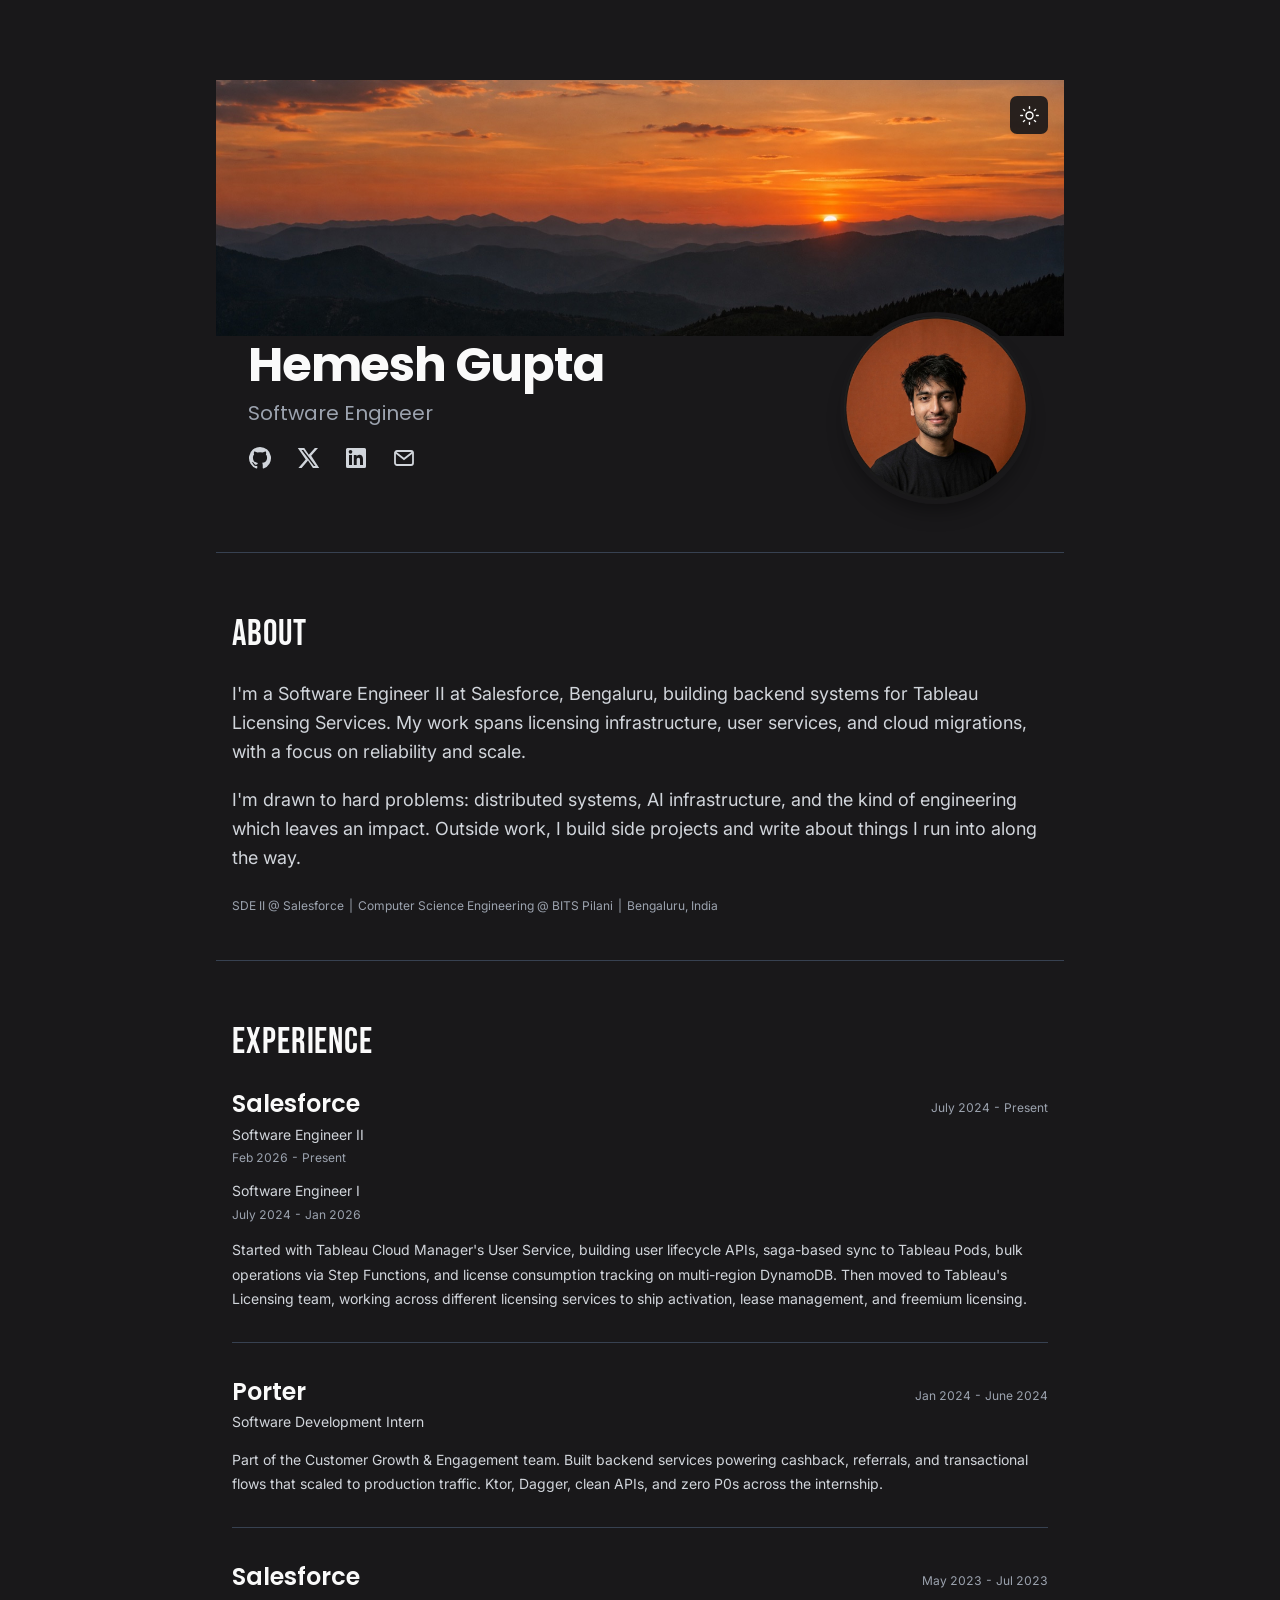
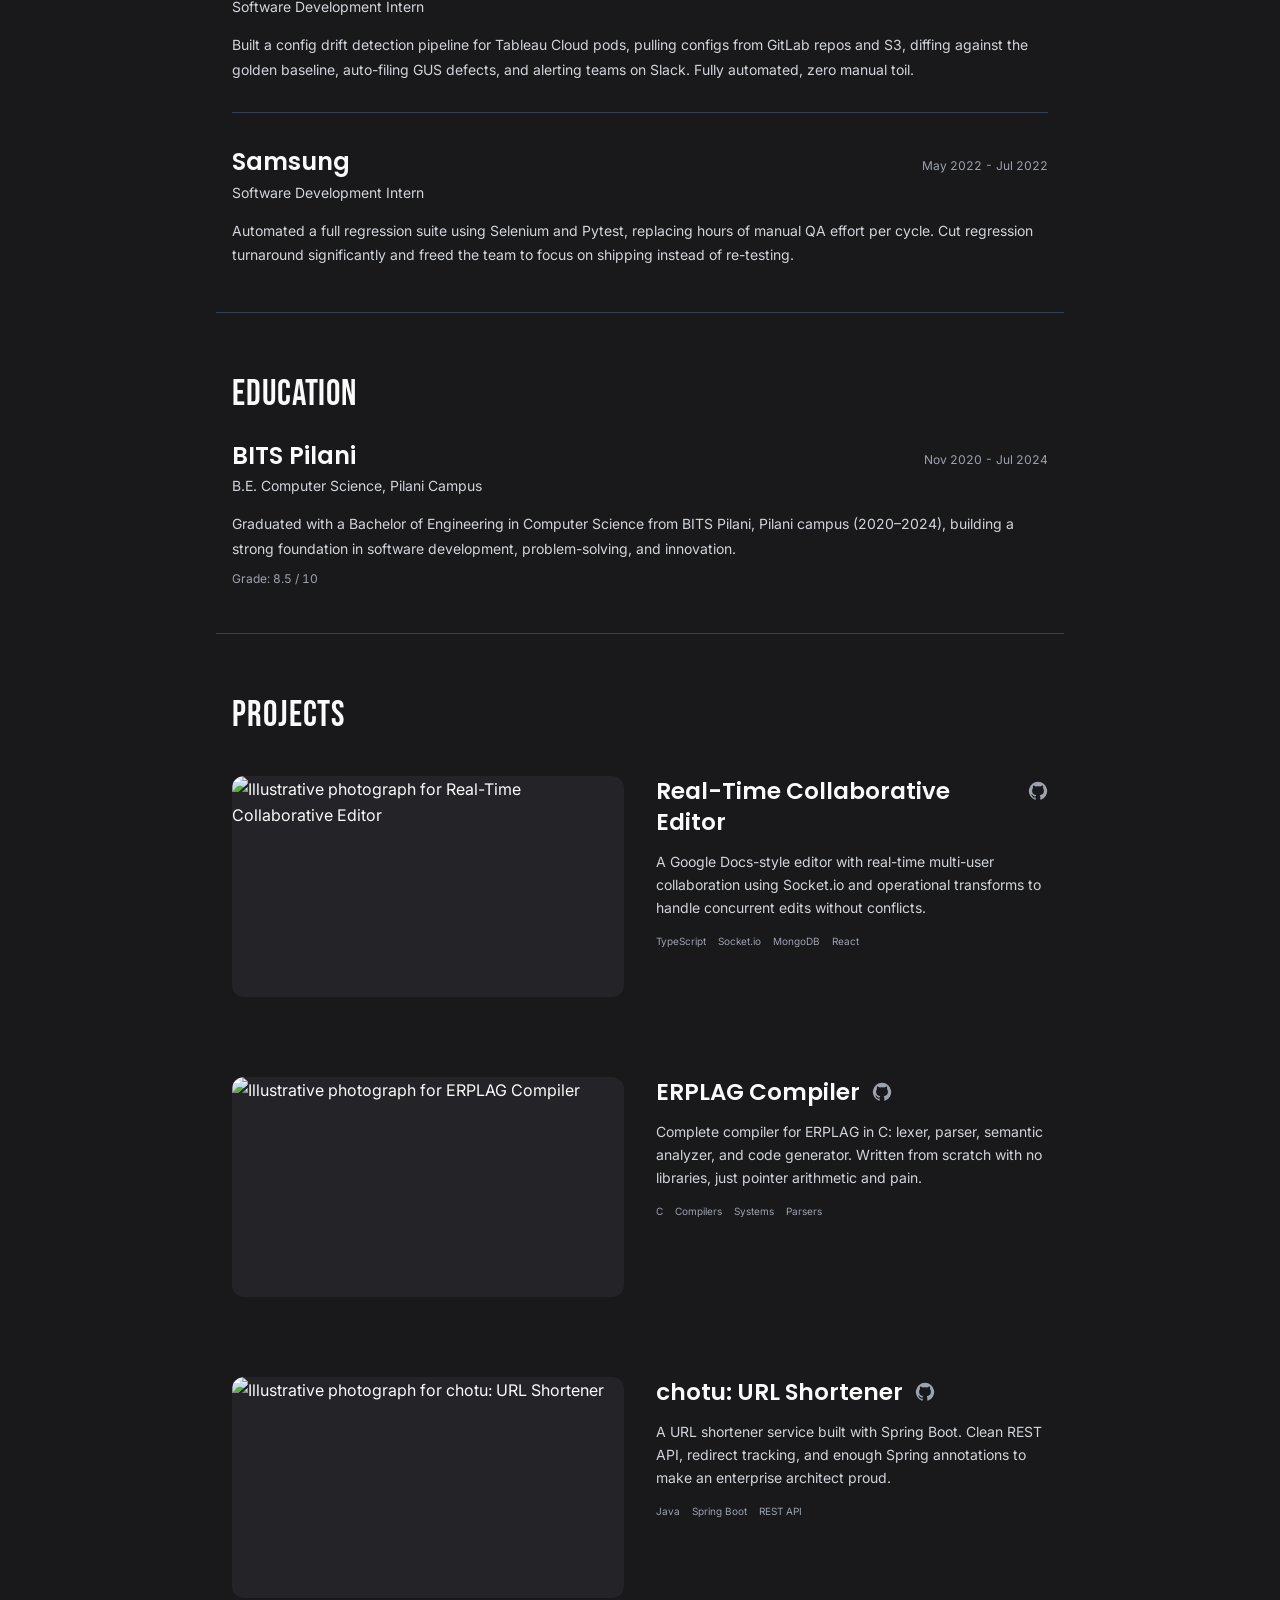
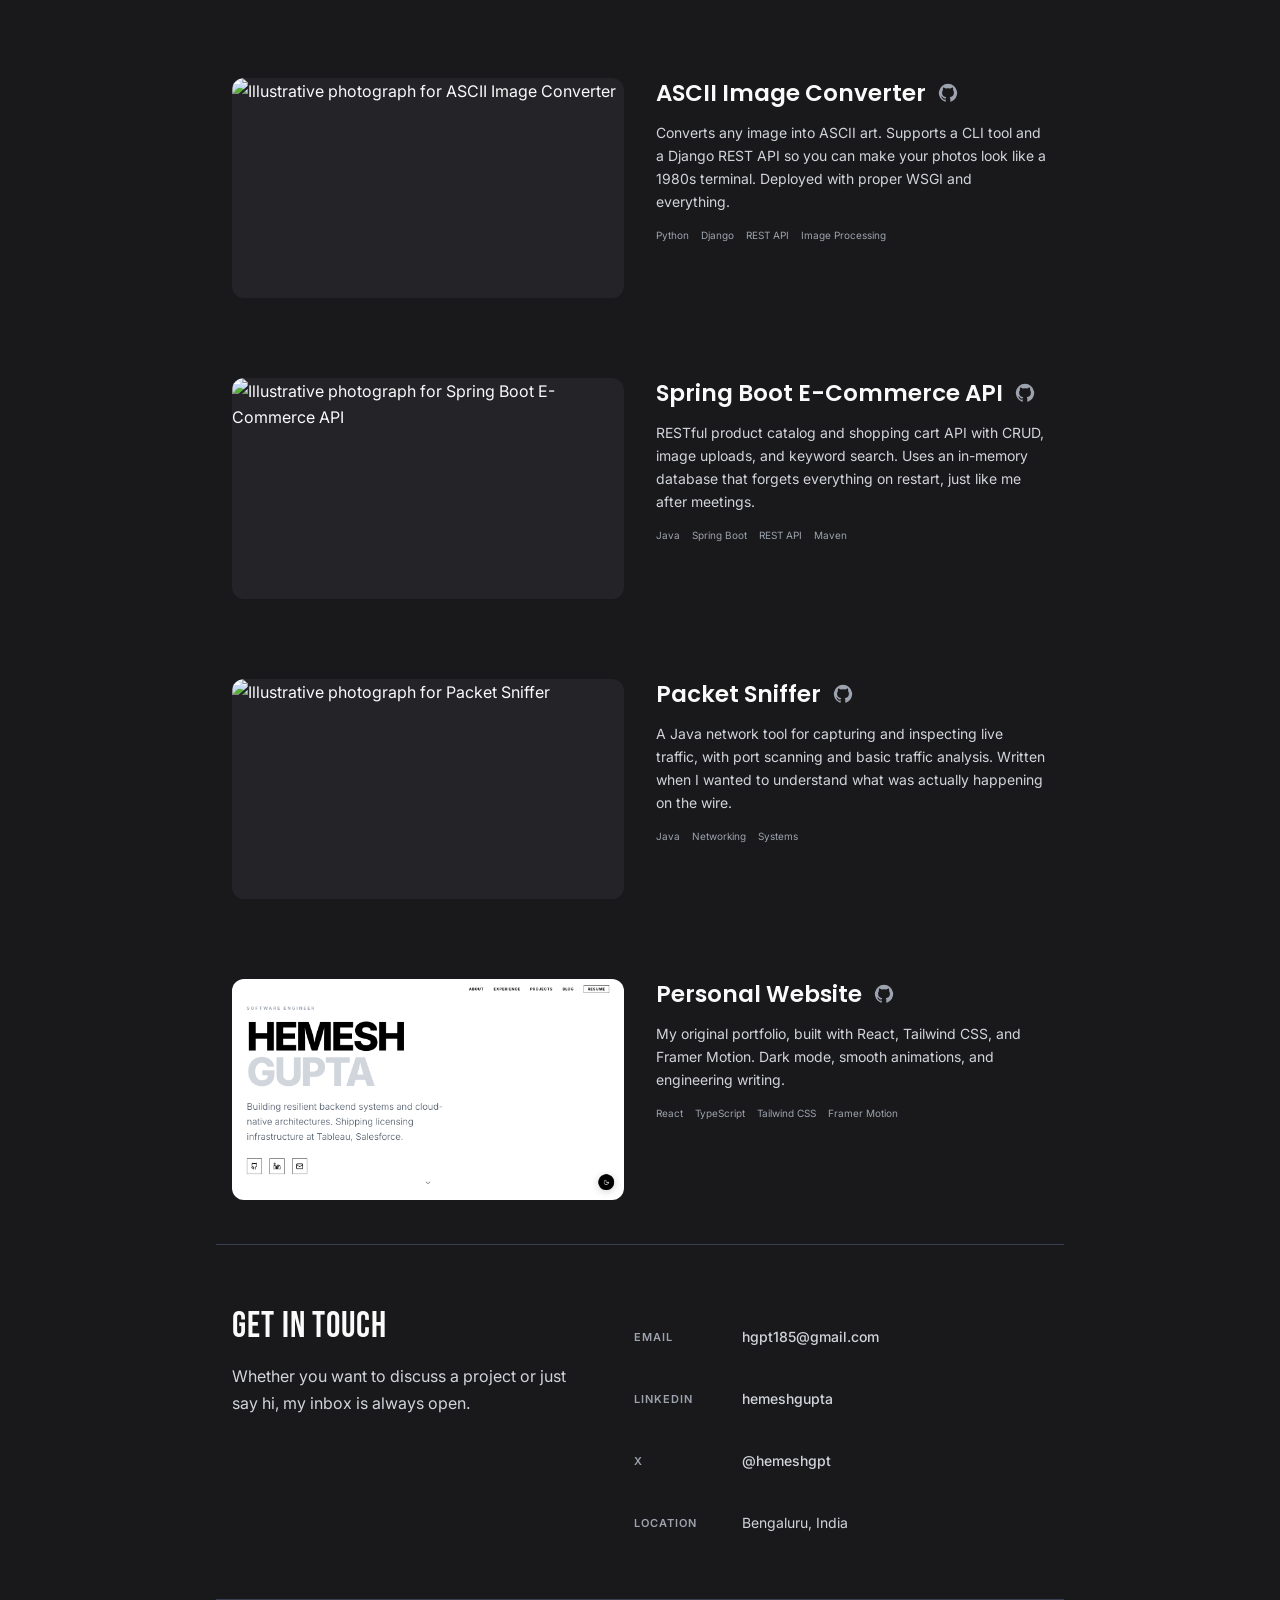
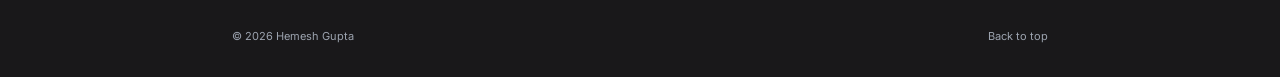
==== commit 23c87780: "Improve AI-readable profile and correct internship dates" ====
--- a/index.html
+++ b/index.html
@@ -4,6 +4,7 @@
 <meta charset="utf-8"><meta name="viewport" content="width=device-width, initial-scale=1">
 <meta name="description" content="Hemesh Gupta — Software Engineer II at Salesforce, Bengaluru. Backend systems and cloud-native architectures; CS graduate of BITS Pilani.">
 <meta name="robots" content="index, follow, max-image-preview:large">
+<link rel="alternate" type="text/html" href="resume.html" title="Accessible resume">
 <meta name="theme-color" content="#19181a">
 <link rel="canonical" href="https://hgpt185.github.io/portfolio-site-v2/">
 <link rel="alternate" type="application/json" href="profile.json" title="Machine-readable profile (JSON)">
@@ -23,6 +24,7 @@
       "jobTitle": "Software Engineer II",
       "worksFor": { "@type": "Organization", "name": "Salesforce", "url": "https://www.salesforce.com/" },
       "alumniOf": { "@type": "CollegeOrUniversity", "name": "Birla Institute of Technology and Science, Pilani", "url": "https://www.bits-pilani.ac.in/" },
+      "hasOccupation": {"@type": "Occupation", "name": "Software Engineer", "occupationLocation": {"@type": "City", "name": "Bengaluru"}},
       "knowsAbout": ["Backend engineering", "Distributed systems", "Cloud-native architecture", "AI infrastructure", "Developer tools"],
       "sameAs": ["https://github.com/hgpt185", "https://www.linkedin.com/in/hemeshgupta/", "https://x.com/hemeshgpt"]
     },
@@ -62,7 +64,7 @@
 <p>I&#x27;m drawn to hard problems: distributed systems, AI infrastructure, and the kind of engineering which leaves an impact. Outside work, I build side projects and write about things I run into along the way.</p></div><p class="about-meta">SDE II @ Salesforce <span class="about-meta-separator" aria-hidden="true">|</span> Computer Science Engineering @ BITS Pilani <span class="about-meta-separator" aria-hidden="true">|</span> Bengaluru, India</p></section>
 <section class="section experience" id="experience"><h2>Experience</h2><div class="jobs"><article class="job"><div class="job-heading"><h3><a href="https://www.salesforce.com/" target="_blank" rel="noopener noreferrer">Salesforce</a></h3><p class="job-period">July 2024 - Present</p></div><div class="job-roles"><div class="job-role-item"><p class="job-role-title">Software Engineer II</p><p class="job-role-period">Feb 2026 - Present</p></div><div class="job-role-item"><p class="job-role-title">Software Engineer I</p><p class="job-role-period">July 2024 - Jan 2026</p></div></div><p class="job-description">Started with Tableau Cloud Manager&#x27;s User Service, building user lifecycle APIs, saga-based sync to Tableau Pods, bulk operations via Step Functions, and license consumption tracking on multi-region DynamoDB. Then moved to Tableau&#x27;s Licensing team, working across different licensing services to ship activation, lease management, and freemium licensing.</p></article>
 <article class="job"><div class="job-heading"><div><h3><a href="https://porter.in/" target="_blank" rel="noopener noreferrer">Porter</a></h3><p class="job-role">Software Development Intern</p></div><p class="job-period">Jan 2024 - June 2024</p></div><p class="job-description">Part of the Customer Growth &amp; Engagement team. Built backend services powering cashback, referrals, and transactional flows that scaled to production traffic. Ktor, Dagger, clean APIs, and zero P0s across the internship.</p></article>
-<article class="job"><div class="job-heading"><div><h3><a href="https://www.salesforce.com/" target="_blank" rel="noopener noreferrer">Salesforce</a></h3><p class="job-role">Software Development Intern</p></div><p class="job-period">Jan 2024 - June 2024</p></div><p class="job-description">Built a config drift detection pipeline for Tableau Cloud pods, pulling configs from GitLab repos and S3, diffing against the golden baseline, auto-filing GUS defects, and alerting teams on Slack. Fully automated, zero manual toil.</p></article>
+<article class="job"><div class="job-heading"><div><h3><a href="https://www.salesforce.com/" target="_blank" rel="noopener noreferrer">Salesforce</a></h3><p class="job-role">Software Development Intern</p></div><p class="job-period">May 2023 - Jul 2023</p></div><p class="job-description">Built a config drift detection pipeline for Tableau Cloud pods, pulling configs from GitLab repos and S3, diffing against the golden baseline, auto-filing GUS defects, and alerting teams on Slack. Fully automated, zero manual toil.</p></article>
 <article class="job"><div class="job-heading"><div><h3><a href="https://www.samsung.com/" target="_blank" rel="noopener noreferrer">Samsung</a></h3><p class="job-role">Software Development Intern</p></div><p class="job-period">May 2022 - Jul 2022</p></div><p class="job-description">Automated a full regression suite using Selenium and Pytest, replacing hours of manual QA effort per cycle. Cut regression turnaround significantly and freed the team to focus on shipping instead of re-testing.</p></article>
 </div></section>
 <section class="section education" id="education"><h2>Education</h2><div class="jobs"><article class="job"><div class="job-heading"><div><h3>BITS Pilani</h3><p class="job-role">B.E. Computer Science, Pilani Campus</p></div><p class="job-period">Nov 2020 - Jul 2024</p></div><p class="job-description">Graduated with a Bachelor of Engineering in Computer Science from BITS Pilani, Pilani campus (2020–2024), building a strong foundation in software development, problem-solving, and innovation.</p><p class="school-grade">Grade: 8.5 / 10</p></article></div></section>
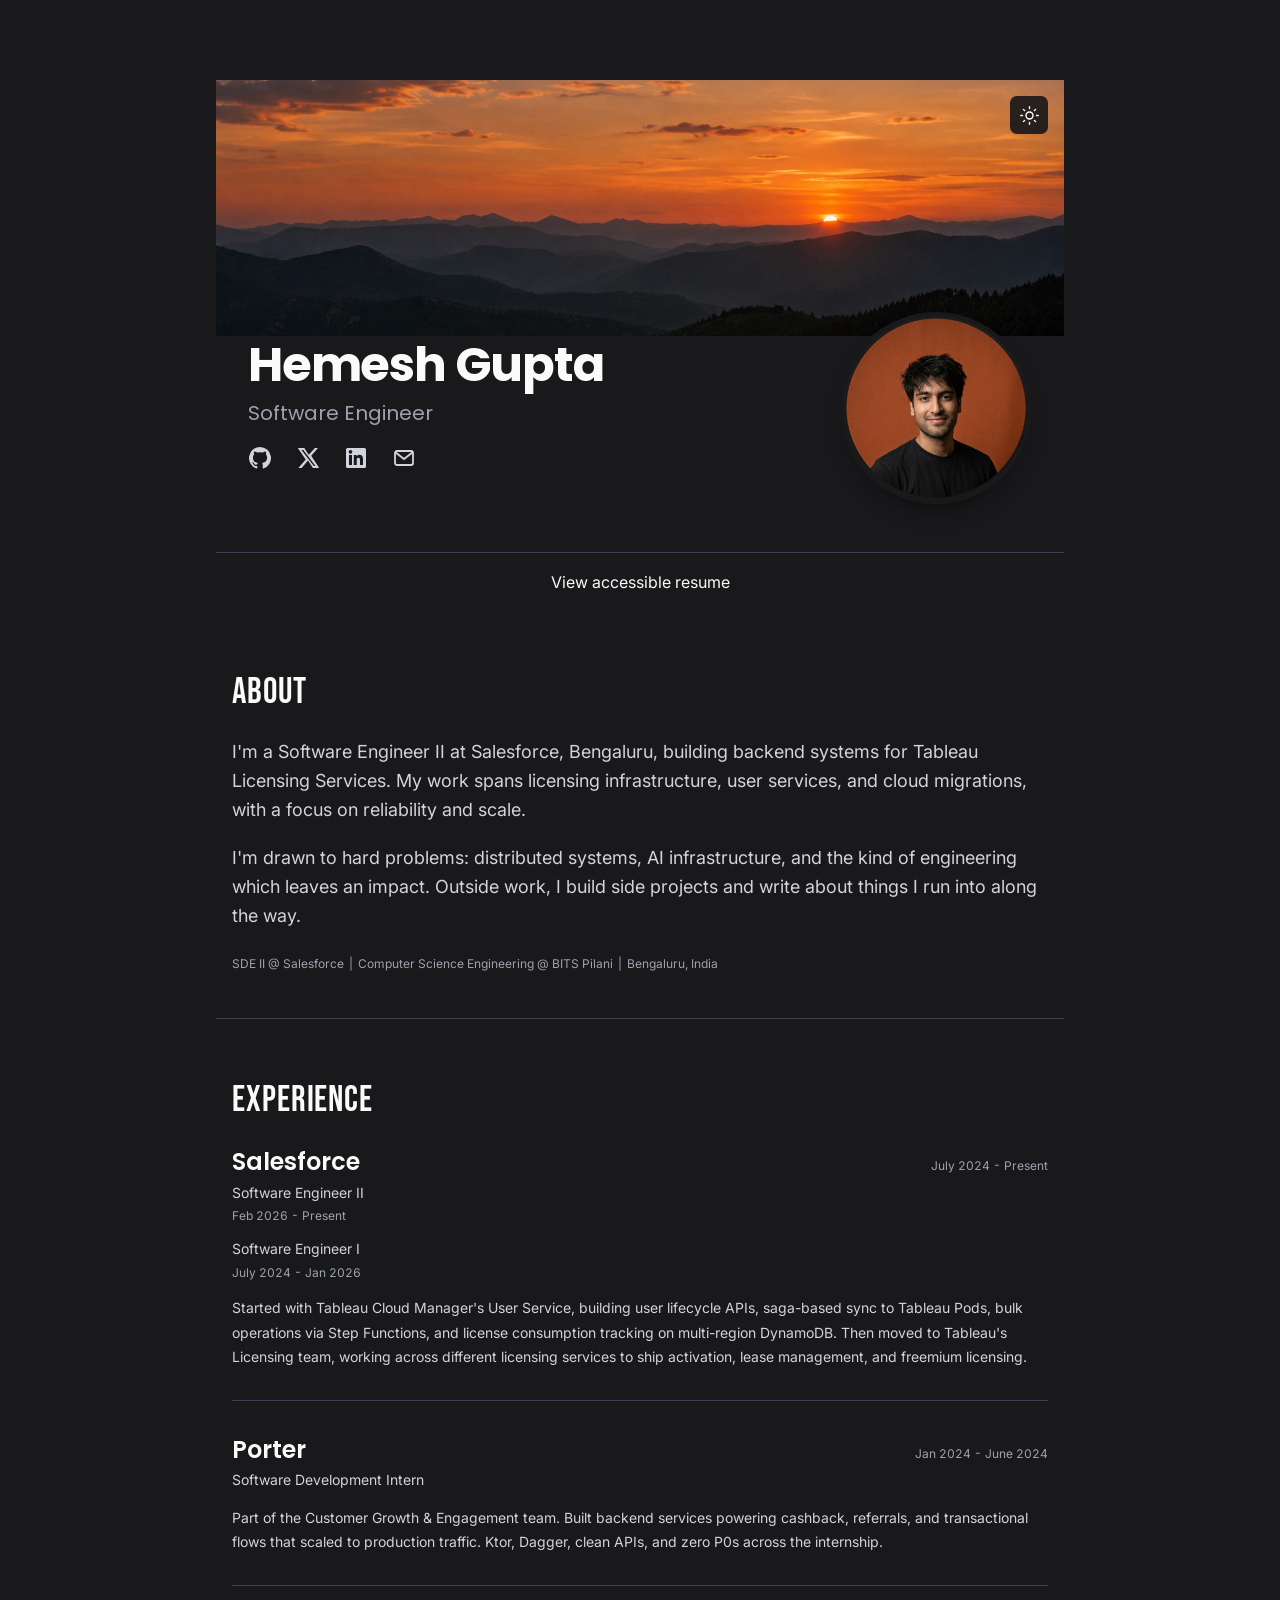
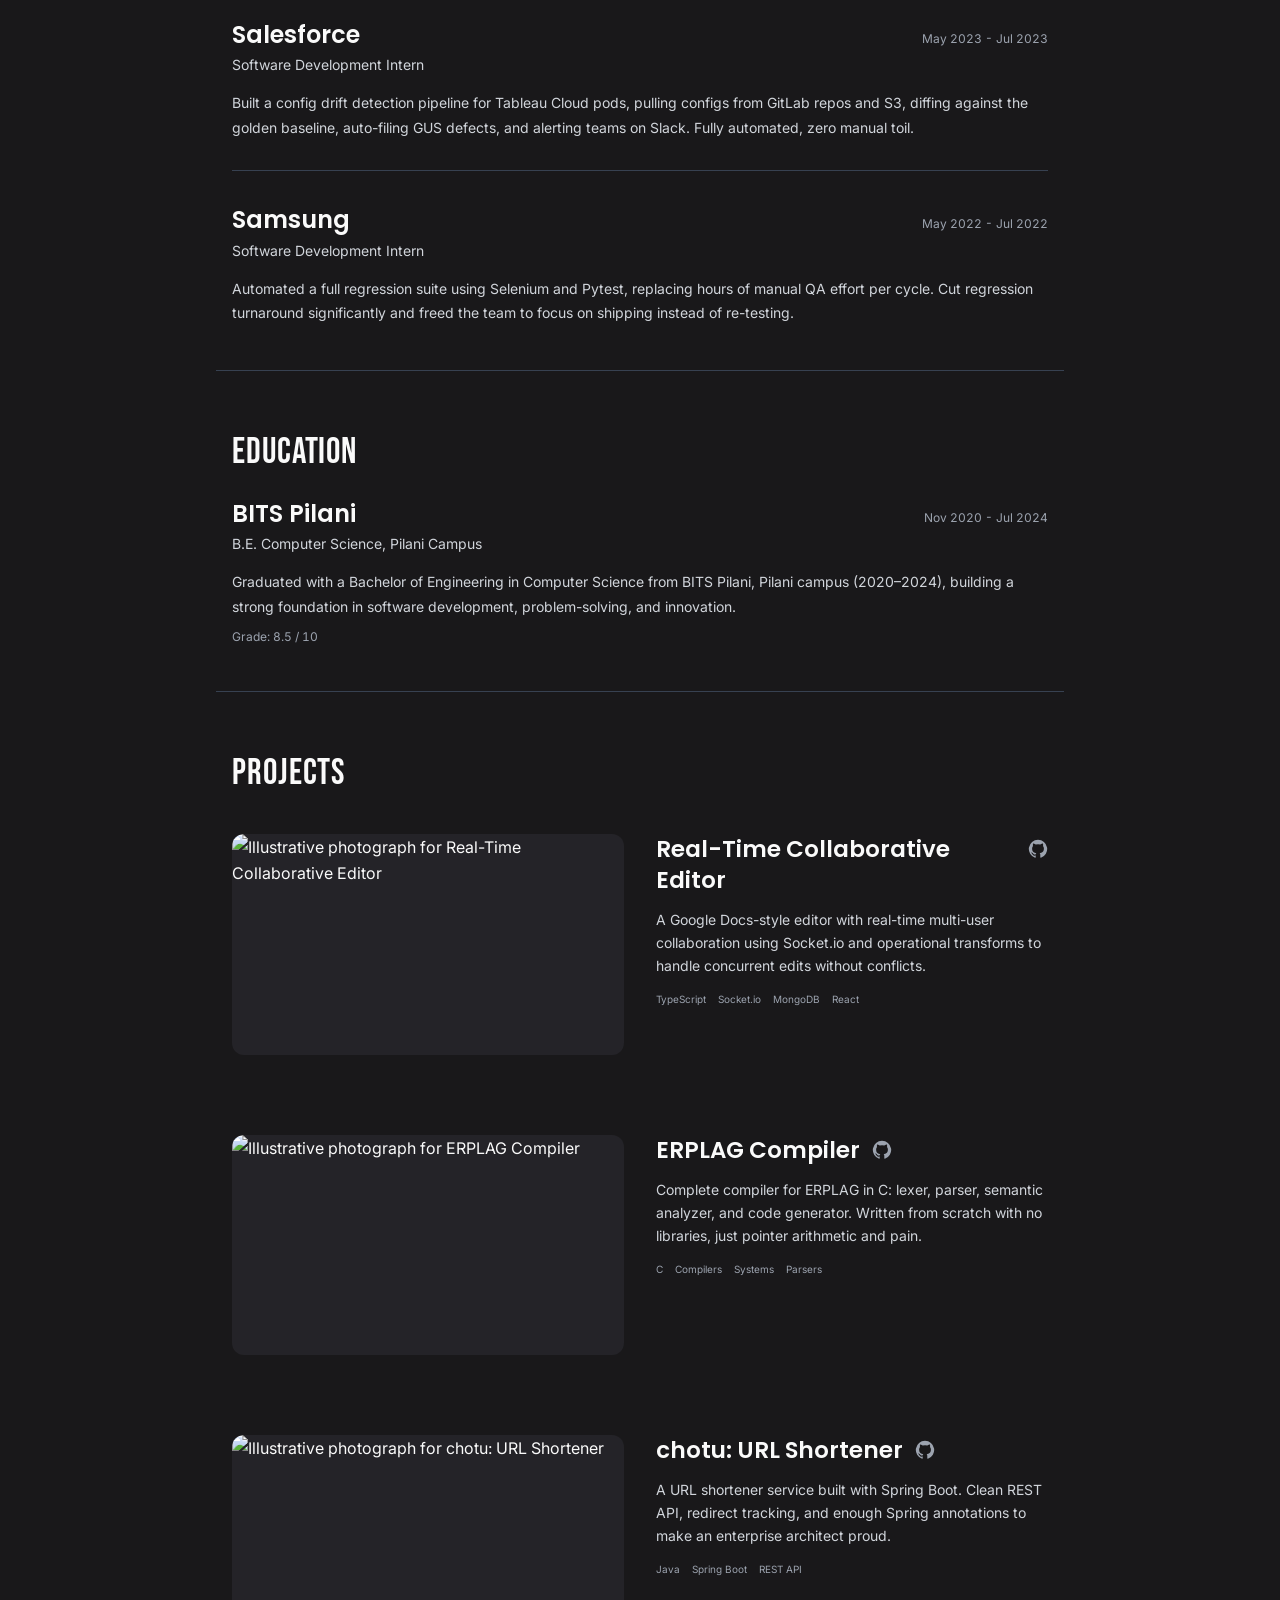
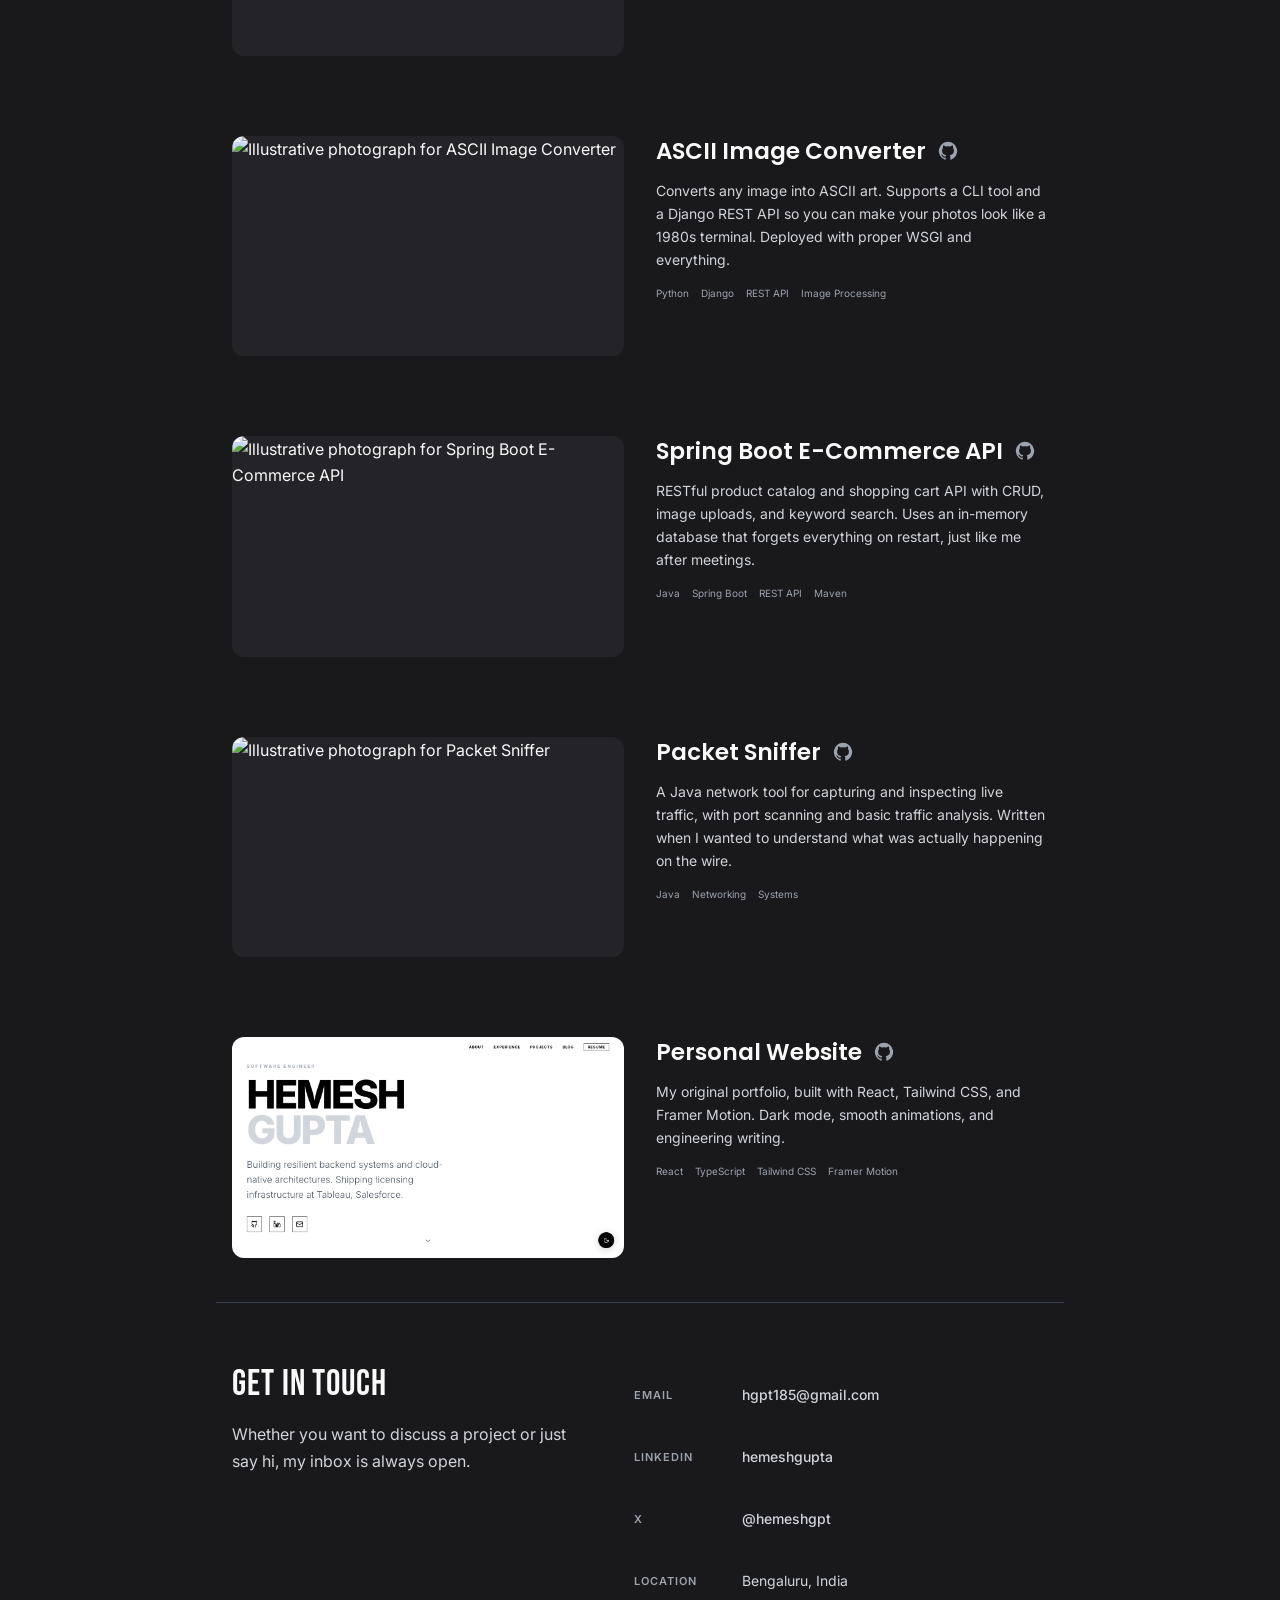
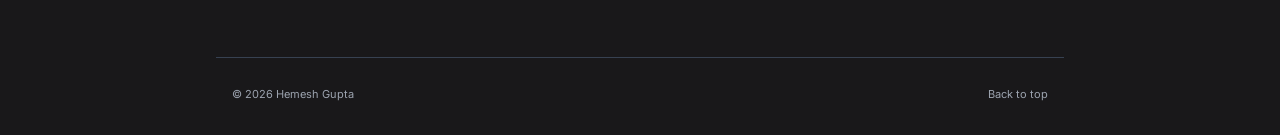
==== commit 59436eca: "Link accessible resume from portfolio homepage" ====
--- a/index.html
+++ b/index.html
@@ -60,6 +60,7 @@
 <div class="banner"><img draggable="false" class="theme-dark" src="assets/mountain-dusk.jpg" alt="Layered mountain ridges beneath a warm sunset sky" width="2164" height="727" fetchpriority="high"><img draggable="false" class="theme-light" src="assets/mountain-sunrise.jpg" alt="Golden sunrise over misty mountain ridges" width="1600" height="537" fetchpriority="high"><button id="theme-toggle" type="button" aria-label="Switch to light theme" title="Switch theme"><svg class="icon sun" viewBox="0 0 24 24" fill="currentColor" aria-hidden="true"><circle cx="12" cy="12" r="4" fill="none" stroke="currentColor" stroke-width="1.6"/><path d="M12 2v2m0 16v2M2 12h2m16 0h2M5 5l1.4 1.4m11.2 11.2L19 19M5 19l1.4-1.4M17.6 6.4 19 5" fill="none" stroke="currentColor" stroke-width="1.6" stroke-linecap="round"/></svg><svg class="icon moon" viewBox="0 0 24 24" fill="currentColor" aria-hidden="true"><path d="M20.5 14A8.5 8.5 0 0 1 10 3.5 8.5 8.5 0 1 0 20.5 14Z" fill="none" stroke="currentColor" stroke-width="1.6" stroke-linejoin="round"/></svg></button></div>
 <div class="identity"><div class="person"><h1>Hemesh Gupta</h1><p class="subtitle">Software Engineer</p><div class="socials"><a href="https://github.com/hgpt185" aria-label="GitHub" target="_blank" rel="noopener noreferrer"><svg class="icon " viewBox="0 0 24 24" fill="currentColor" aria-hidden="true"><path d="M12 .9a11.1 11.1 0 0 0-3.5 21.6c.55.1.76-.24.76-.53v-2.05c-3.1.67-3.76-1.32-3.76-1.32-.51-1.28-1.24-1.62-1.24-1.62-1.02-.7.08-.69.08-.69 1.12.08 1.71 1.15 1.71 1.15 1 1.7 2.61 1.21 3.25.93.1-.72.39-1.21.71-1.49-2.47-.28-5.07-1.24-5.07-5.5 0-1.22.44-2.21 1.14-2.99-.12-.28-.5-1.42.11-2.95 0 0 .94-.3 3.05 1.14a10.6 10.6 0 0 1 5.55 0c2.11-1.43 3.04-1.14 3.04-1.14.61 1.53.23 2.67.11 2.95.72.78 1.14 1.77 1.14 2.99 0 4.27-2.6 5.21-5.08 5.49.4.35.75 1.02.75 2.06v3.04c0 .29.2.64.77.53A11.1 11.1 0 0 0 12 .9Z"/></svg></a><a href="https://x.com/hemeshgpt" aria-label="X" target="_blank" rel="noopener noreferrer"><svg class="icon" viewBox="0 0 24 24" fill="currentColor" aria-hidden="true"><path d="M18.9 2H22l-6.8 7.8L23.2 22h-6.3L12 14.6 5.6 22H2.4l7.3-8.4L1.8 2h6.5l4.5 6.8L18.9 2Zm-1.1 18h1.7L7.3 3.9H5.5L17.8 20Z"/></svg></a><a href="https://www.linkedin.com/in/hemeshgupta/" aria-label="LinkedIn" target="_blank" rel="noopener noreferrer"><svg class="icon " viewBox="0 0 24 24" fill="currentColor" aria-hidden="true"><path d="M20.5 2h-17A1.5 1.5 0 0 0 2 3.5v17A1.5 1.5 0 0 0 3.5 22h17a1.5 1.5 0 0 0 1.5-1.5v-17A1.5 1.5 0 0 0 20.5 2ZM8 19H5V9h3ZM6.5 7.7A1.7 1.7 0 1 1 6.5 4a1.7 1.7 0 0 1 0 3.7ZM19 19h-3v-5.1c0-1.3-.4-2.1-1.5-2.1-1.2 0-1.8.9-1.8 2.1V19H9.8V9h2.8v1.4c.4-.7 1.2-1.7 2.9-1.7 2.1 0 3.5 1.4 3.5 4.3Z"/></svg></a><a href="mailto:hgpt185@gmail.com" aria-label="Email"><svg class="icon " viewBox="0 0 24 24" fill="currentColor" aria-hidden="true"><rect x="3" y="5" width="18" height="14" rx="2" fill="none" stroke="currentColor" stroke-width="1.8"/><path d="m3 6 9 7 9-7" fill="none" stroke="currentColor" stroke-width="1.8"/></svg></a></div></div><div class="portrait"><img draggable="false" class="theme-dark" src="assets/hemesh-gupta.jpg" alt="Hemesh Gupta" width="192" height="192"><img draggable="false" class="theme-light" src="assets/hemesh-gupta-sunrise.jpg" alt="Hemesh Gupta" width="192" height="192"></div></div>
 </header>
+<p style="text-align:center;margin:1rem"><a href="resume.html">View accessible resume</a></p>
 <section class="about section" id="about"><h2>About</h2><div class="about-copy"><p>I&#x27;m a Software Engineer II at Salesforce, Bengaluru, building backend systems for Tableau Licensing Services. My work spans licensing infrastructure, user services, and cloud migrations, with a focus on reliability and scale.</p>
 <p>I&#x27;m drawn to hard problems: distributed systems, AI infrastructure, and the kind of engineering which leaves an impact. Outside work, I build side projects and write about things I run into along the way.</p></div><p class="about-meta">SDE II @ Salesforce <span class="about-meta-separator" aria-hidden="true">|</span> Computer Science Engineering @ BITS Pilani <span class="about-meta-separator" aria-hidden="true">|</span> Bengaluru, India</p></section>
 <section class="section experience" id="experience"><h2>Experience</h2><div class="jobs"><article class="job"><div class="job-heading"><h3><a href="https://www.salesforce.com/" target="_blank" rel="noopener noreferrer">Salesforce</a></h3><p class="job-period">July 2024 - Present</p></div><div class="job-roles"><div class="job-role-item"><p class="job-role-title">Software Engineer II</p><p class="job-role-period">Feb 2026 - Present</p></div><div class="job-role-item"><p class="job-role-title">Software Engineer I</p><p class="job-role-period">July 2024 - Jan 2026</p></div></div><p class="job-description">Started with Tableau Cloud Manager&#x27;s User Service, building user lifecycle APIs, saga-based sync to Tableau Pods, bulk operations via Step Functions, and license consumption tracking on multi-region DynamoDB. Then moved to Tableau&#x27;s Licensing team, working across different licensing services to ship activation, lease management, and freemium licensing.</p></article>
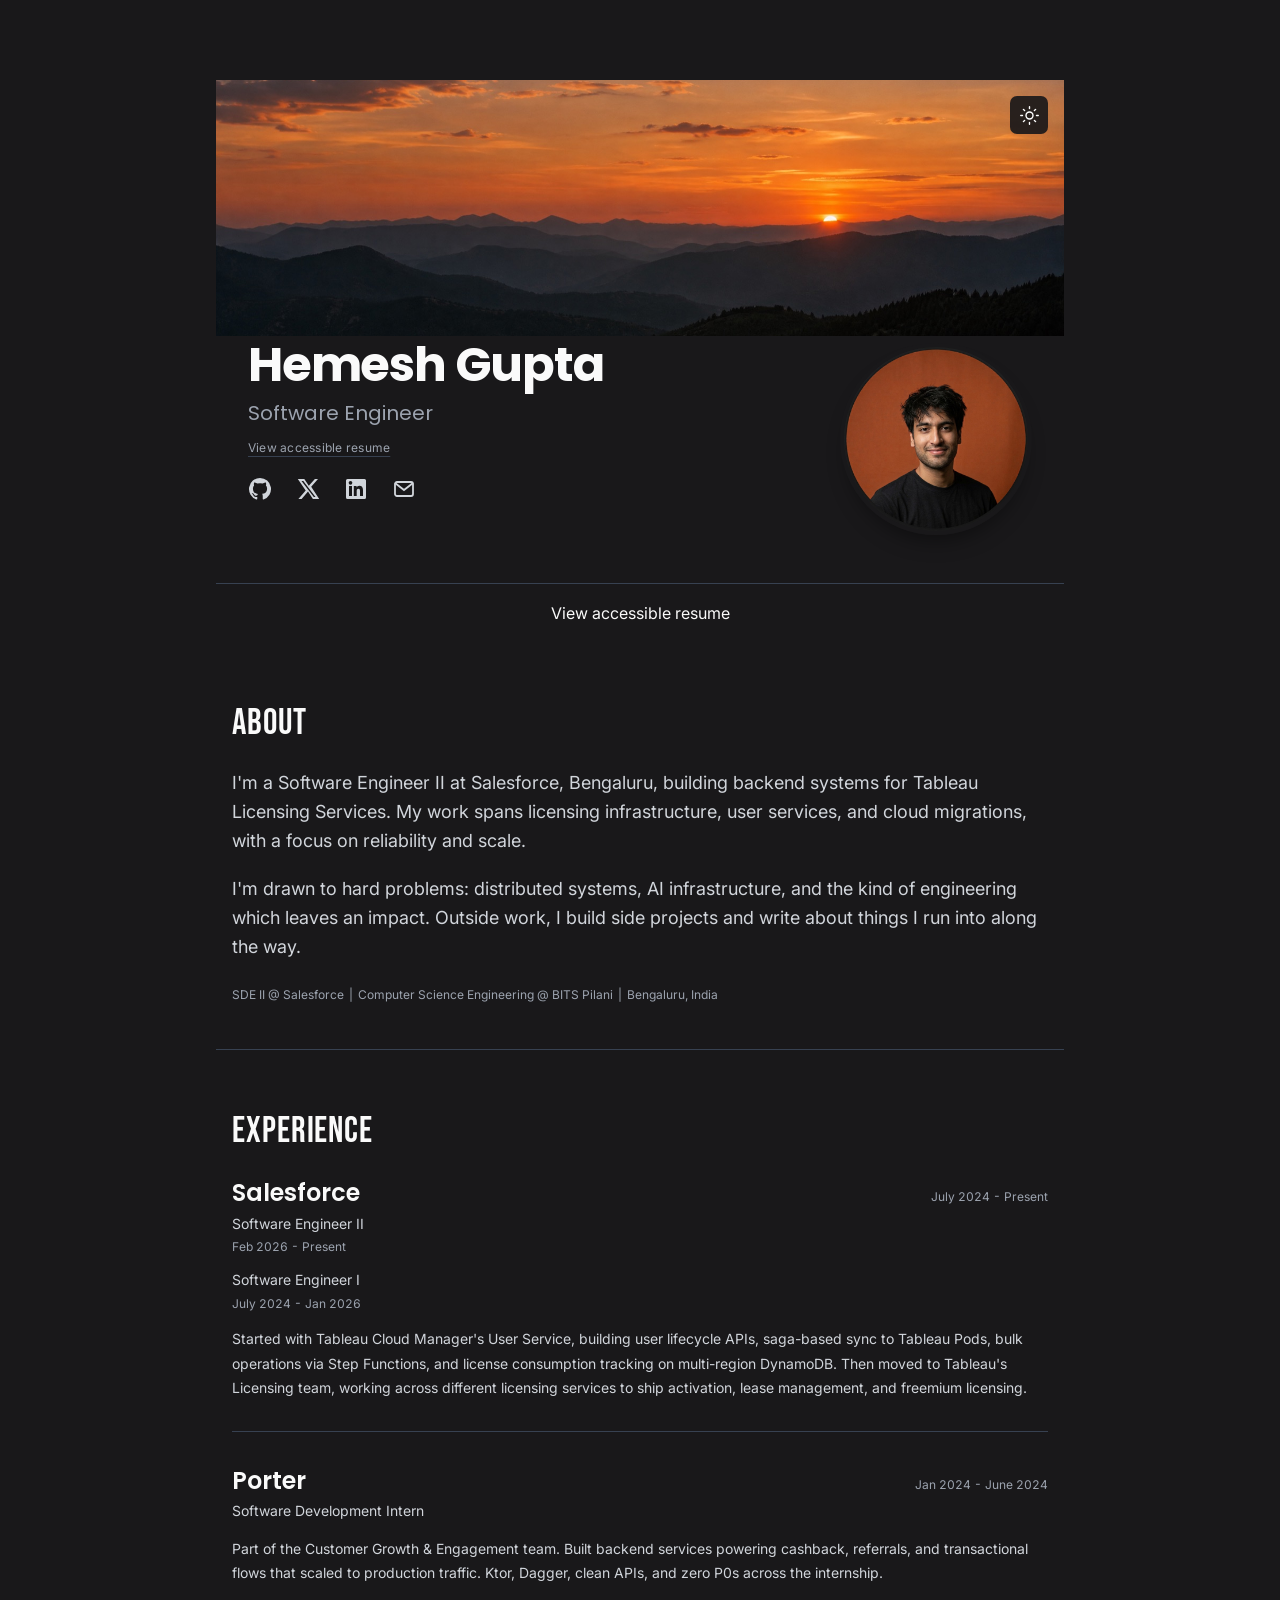
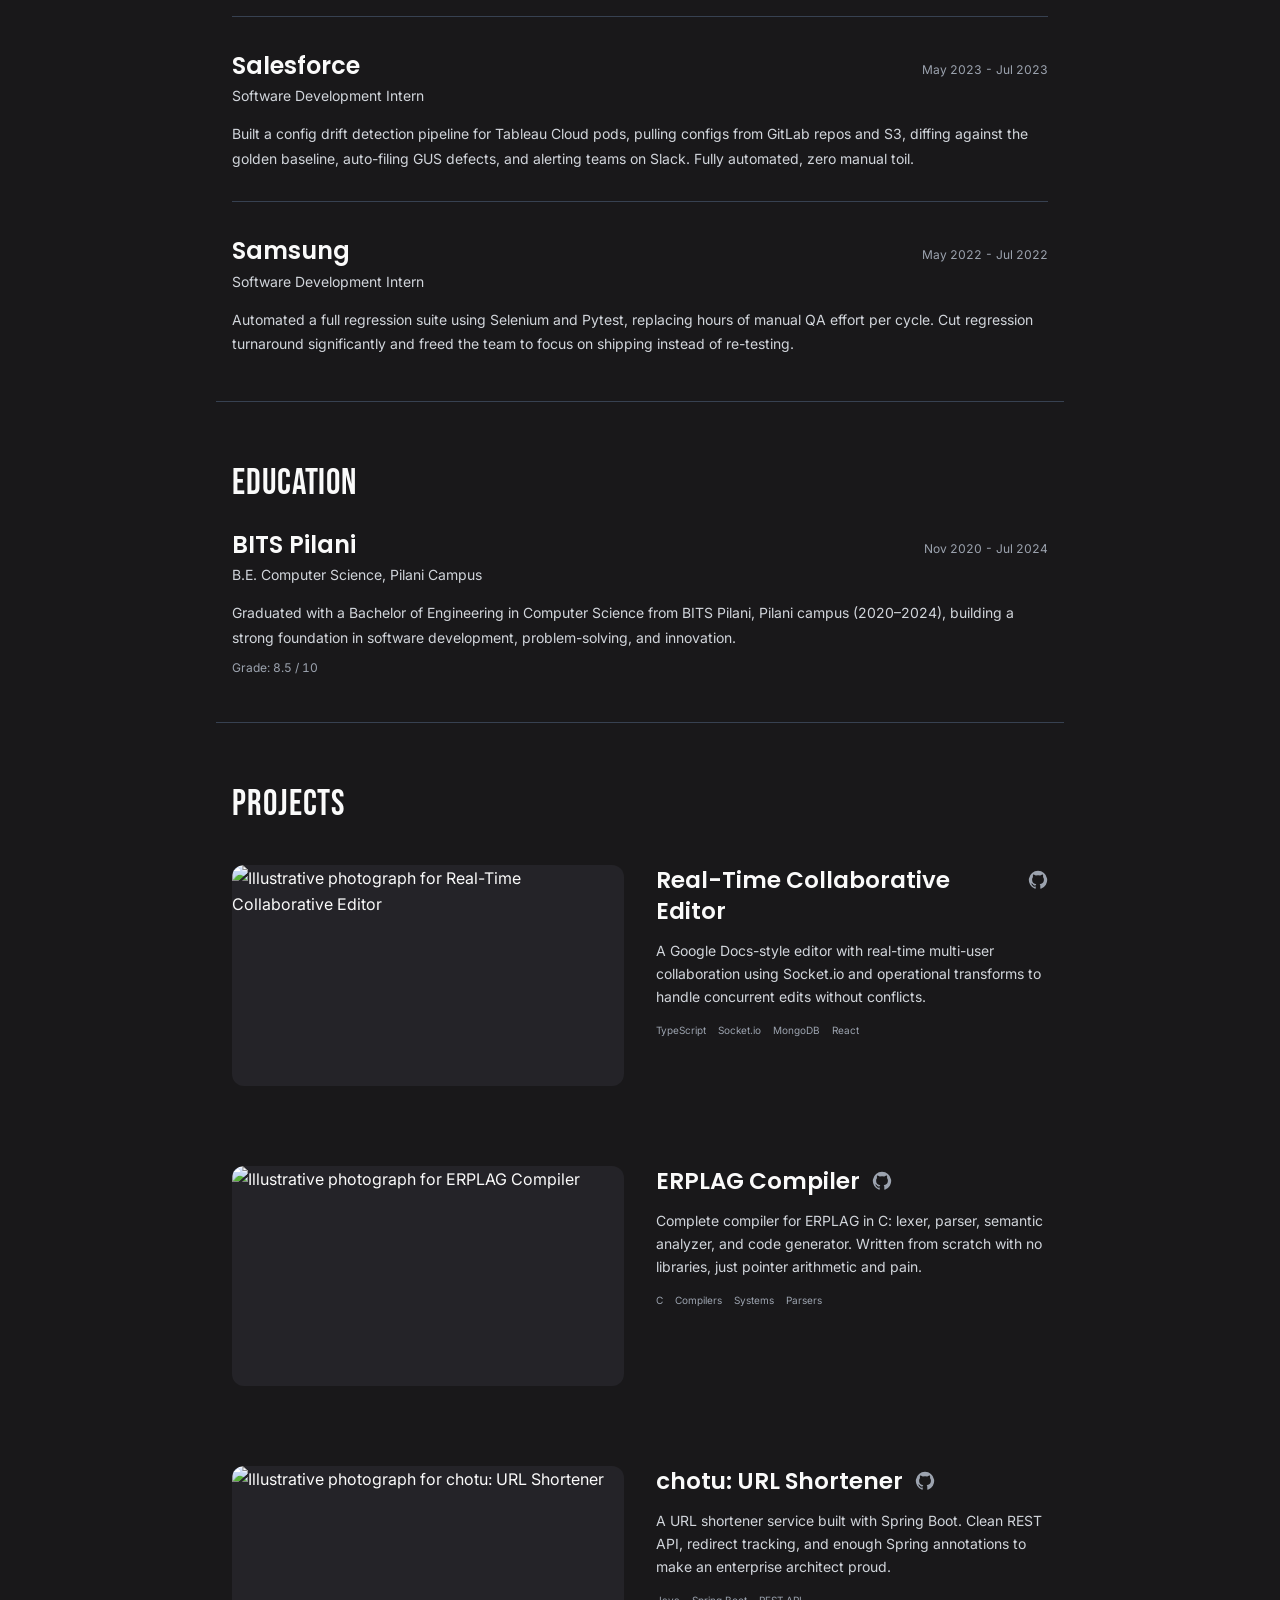
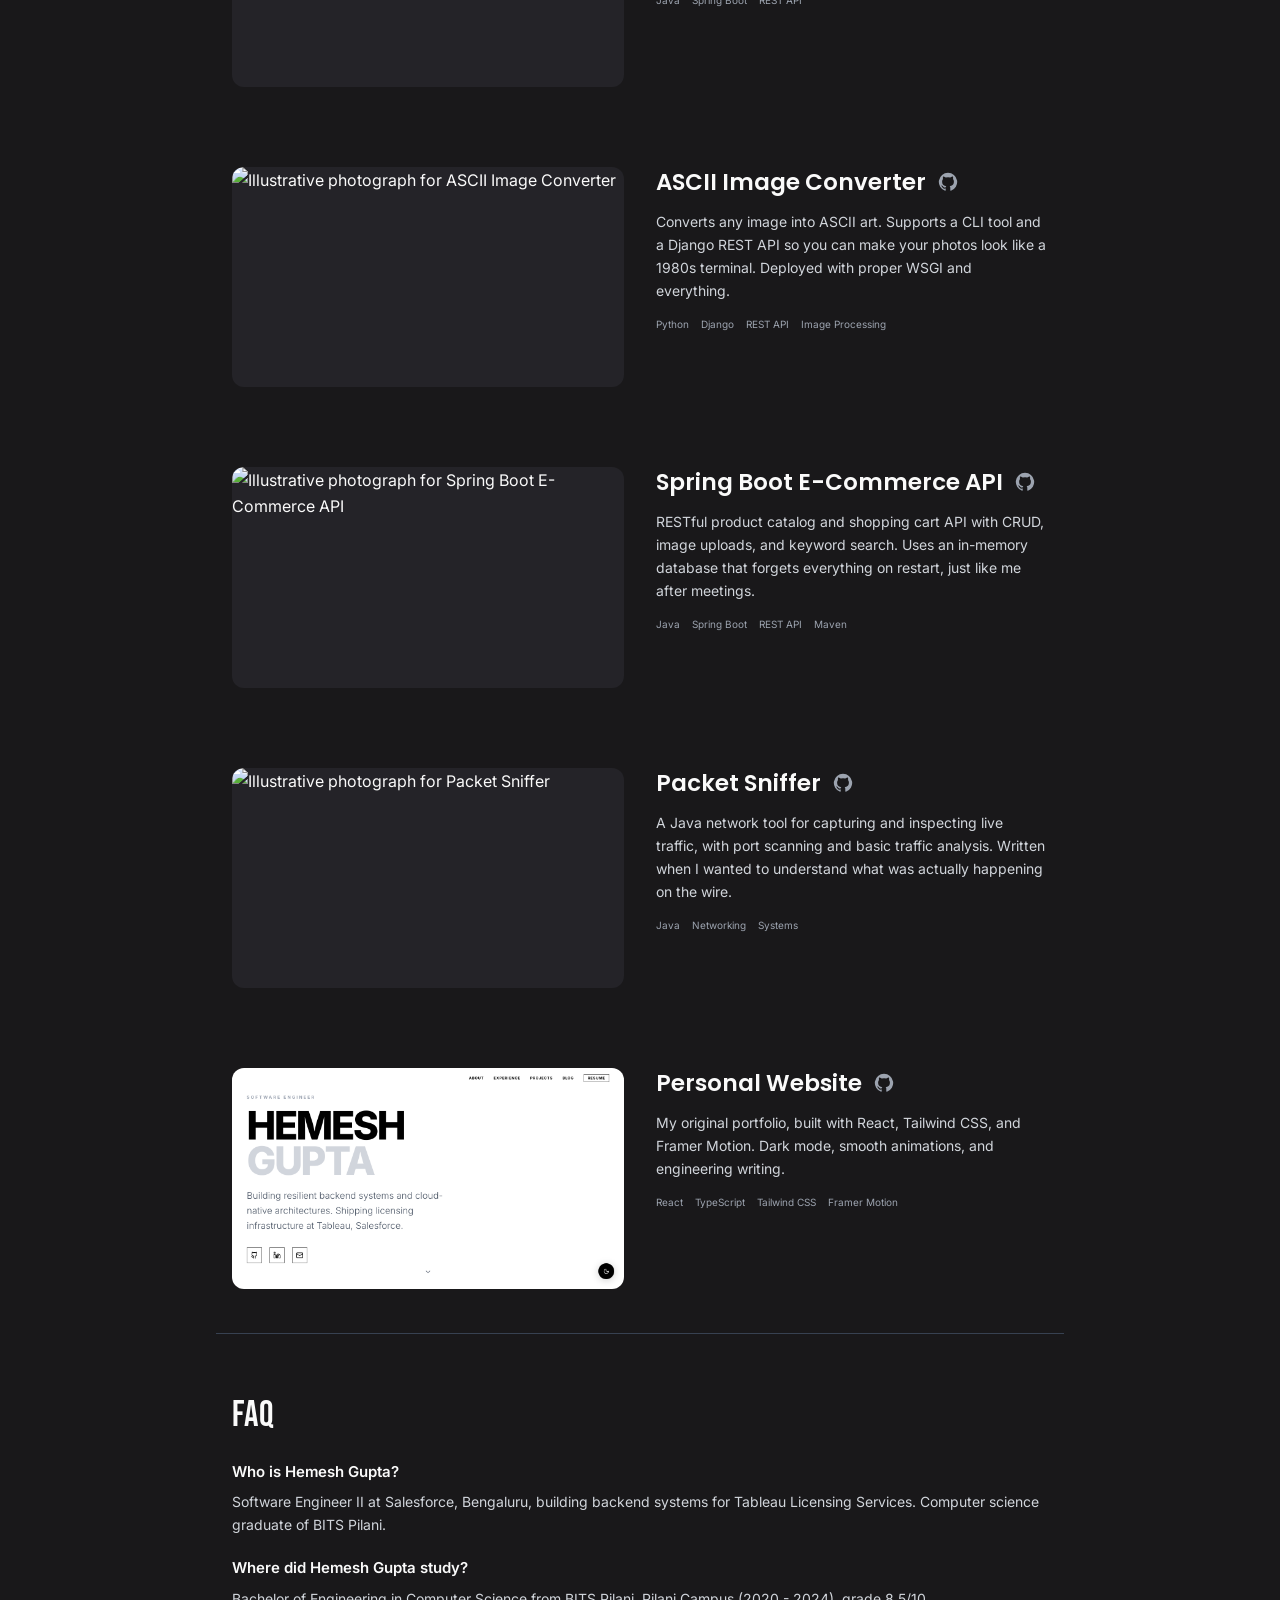
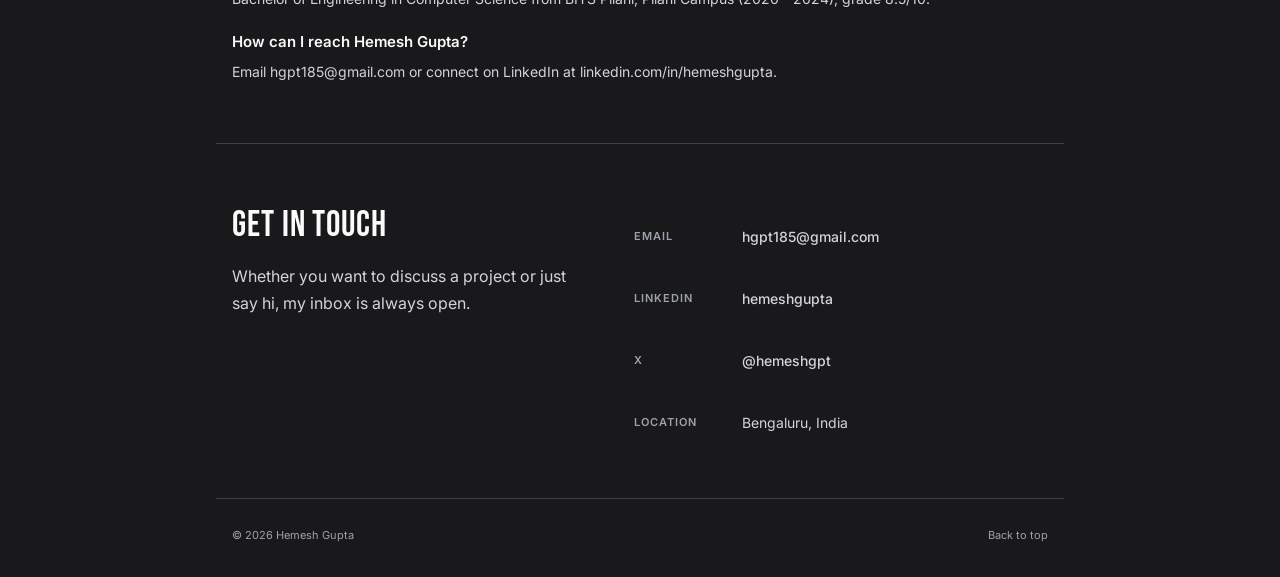
==== commit eb5034fd: "Fix canonical URLs for resume, add FAQ, AI pointer, cache headers - sitemap.xml, resume.html, profil" ====
--- a/index.html
+++ b/index.html
@@ -6,20 +6,20 @@
 <meta name="robots" content="index, follow, max-image-preview:large">
 <link rel="alternate" type="text/html" href="resume.html" title="Accessible resume">
 <meta name="theme-color" content="#19181a">
-<link rel="canonical" href="https://hgpt185.github.io/portfolio-site-v2/">
+<link rel="canonical" href="https://hemeshgupta.com/">
 <link rel="alternate" type="application/json" href="profile.json" title="Machine-readable profile (JSON)">
-<meta property="og:type" content="website"><meta property="og:site_name" content="Hemesh Gupta"><meta property="og:locale" content="en_US"><meta property="og:url" content="https://hgpt185.github.io/portfolio-site-v2/"><meta property="og:title" content="Hemesh Gupta | Software Engineer"><meta property="og:description" content="Backend systems, distributed infrastructure, and projects built out of curiosity."><meta property="og:image" content="https://hgpt185.github.io/portfolio-site-v2/assets/hemesh-gupta.jpg">
-<meta name="twitter:card" content="summary_large_image"><meta name="twitter:title" content="Hemesh Gupta | Software Engineer"><meta name="twitter:description" content="Backend systems, distributed infrastructure, and projects built out of curiosity."><meta name="twitter:image" content="https://hgpt185.github.io/portfolio-site-v2/assets/hemesh-gupta.jpg">
+<meta property="og:type" content="website"><meta property="og:site_name" content="Hemesh Gupta"><meta property="og:locale" content="en_US"><meta property="og:url" content="https://hemeshgupta.com/"><meta property="og:title" content="Hemesh Gupta | Software Engineer"><meta property="og:description" content="Backend systems, distributed infrastructure, and projects built out of curiosity."><meta property="og:image" content="https://hemeshgupta.com/assets/hemesh-gupta.jpg">
+<meta name="twitter:card" content="summary_large_image"><meta name="twitter:title" content="Hemesh Gupta | Software Engineer"><meta name="twitter:description" content="Backend systems, distributed infrastructure, and projects built out of curiosity."><meta name="twitter:image" content="https://hemeshgupta.com/assets/hemesh-gupta.jpg">
 <script type="application/ld+json">
 {
   "@context": "https://schema.org",
   "@graph": [
     {
       "@type": "Person",
-      "@id": "https://hgpt185.github.io/portfolio-site-v2/#person",
+      "@id": "https://hemeshgupta.com/#person",
       "name": "Hemesh Gupta",
-      "url": "https://hgpt185.github.io/portfolio-site-v2/",
-      "image": "https://hgpt185.github.io/portfolio-site-v2/assets/hemesh-gupta.jpg",
+      "url": "https://hemeshgupta.com/",
+      "image": "https://hemeshgupta.com/assets/hemesh-gupta.jpg",
       "description": "Software Engineer II at Salesforce, Bengaluru, building backend systems for Tableau Licensing Services.",
       "jobTitle": "Software Engineer II",
       "worksFor": { "@type": "Organization", "name": "Salesforce", "url": "https://www.salesforce.com/" },
@@ -30,18 +30,47 @@
     },
     {
       "@type": "WebSite",
-      "url": "https://hgpt185.github.io/portfolio-site-v2/",
+      "url": "https://hemeshgupta.com/",
       "name": "Hemesh Gupta",
       "description": "Backend systems, distributed infrastructure, and projects built out of curiosity.",
-      "publisher": { "@id": "https://hgpt185.github.io/portfolio-site-v2/#person" }
+      "publisher": { "@id": "https://hemeshgupta.com/#person" }
     },
     {
       "@type": "ProfilePage",
-      "url": "https://hgpt185.github.io/portfolio-site-v2/",
+      "url": "https://hemeshgupta.com/",
       "name": "Hemesh Gupta | Software Engineer",
       "description": "Hemesh Gupta — Software Engineer II at Salesforce, Bengaluru. Backend systems and cloud-native architectures; CS graduate of BITS Pilani.",
-      "isPartOf": { "@type": "WebSite", "url": "https://hgpt185.github.io/portfolio-site-v2/" },
-      "mainEntity": { "@id": "https://hgpt185.github.io/portfolio-site-v2/#person" }
+      "isPartOf": { "@type": "WebSite", "url": "https://hemeshgupta.com/" },
+      "mainEntity": { "@id": "https://hemeshgupta.com/#person" }
+    },
+    {
+      "@type": "FAQPage",
+      "mainEntity": [
+        {
+          "@type": "Question",
+          "name": "Who is Hemesh Gupta?",
+          "acceptedAnswer": {
+            "@type": "Answer",
+            "text": "Software Engineer II at Salesforce, Bengaluru, building backend systems for Tableau Licensing Services. Computer science graduate of BITS Pilani."
+          }
+        },
+        {
+          "@type": "Question",
+          "name": "Where did Hemesh Gupta study?",
+          "acceptedAnswer": {
+            "@type": "Answer",
+            "text": "Bachelor of Engineering in Computer Science from BITS Pilani, Pilani Campus (2020-2024), grade 8.5/10."
+          }
+        },
+        {
+          "@type": "Question",
+          "name": "How can I reach Hemesh Gupta?",
+          "acceptedAnswer": {
+            "@type": "Answer",
+            "text": "Email hgpt185@gmail.com or connect on LinkedIn at linkedin.com/in/hemeshgupta."
+          }
+        }
+      ]
     }
   ]
 }
@@ -58,7 +87,7 @@
 <main class="portfolio">
 <header class="intro" id="top">
 <div class="banner"><img draggable="false" class="theme-dark" src="assets/mountain-dusk.jpg" alt="Layered mountain ridges beneath a warm sunset sky" width="2164" height="727" fetchpriority="high"><img draggable="false" class="theme-light" src="assets/mountain-sunrise.jpg" alt="Golden sunrise over misty mountain ridges" width="1600" height="537" fetchpriority="high"><button id="theme-toggle" type="button" aria-label="Switch to light theme" title="Switch theme"><svg class="icon sun" viewBox="0 0 24 24" fill="currentColor" aria-hidden="true"><circle cx="12" cy="12" r="4" fill="none" stroke="currentColor" stroke-width="1.6"/><path d="M12 2v2m0 16v2M2 12h2m16 0h2M5 5l1.4 1.4m11.2 11.2L19 19M5 19l1.4-1.4M17.6 6.4 19 5" fill="none" stroke="currentColor" stroke-width="1.6" stroke-linecap="round"/></svg><svg class="icon moon" viewBox="0 0 24 24" fill="currentColor" aria-hidden="true"><path d="M20.5 14A8.5 8.5 0 0 1 10 3.5 8.5 8.5 0 1 0 20.5 14Z" fill="none" stroke="currentColor" stroke-width="1.6" stroke-linejoin="round"/></svg></button></div>
-<div class="identity"><div class="person"><h1>Hemesh Gupta</h1><p class="subtitle">Software Engineer</p><div class="socials"><a href="https://github.com/hgpt185" aria-label="GitHub" target="_blank" rel="noopener noreferrer"><svg class="icon " viewBox="0 0 24 24" fill="currentColor" aria-hidden="true"><path d="M12 .9a11.1 11.1 0 0 0-3.5 21.6c.55.1.76-.24.76-.53v-2.05c-3.1.67-3.76-1.32-3.76-1.32-.51-1.28-1.24-1.62-1.24-1.62-1.02-.7.08-.69.08-.69 1.12.08 1.71 1.15 1.71 1.15 1 1.7 2.61 1.21 3.25.93.1-.72.39-1.21.71-1.49-2.47-.28-5.07-1.24-5.07-5.5 0-1.22.44-2.21 1.14-2.99-.12-.28-.5-1.42.11-2.95 0 0 .94-.3 3.05 1.14a10.6 10.6 0 0 1 5.55 0c2.11-1.43 3.04-1.14 3.04-1.14.61 1.53.23 2.67.11 2.95.72.78 1.14 1.77 1.14 2.99 0 4.27-2.6 5.21-5.08 5.49.4.35.75 1.02.75 2.06v3.04c0 .29.2.64.77.53A11.1 11.1 0 0 0 12 .9Z"/></svg></a><a href="https://x.com/hemeshgpt" aria-label="X" target="_blank" rel="noopener noreferrer"><svg class="icon" viewBox="0 0 24 24" fill="currentColor" aria-hidden="true"><path d="M18.9 2H22l-6.8 7.8L23.2 22h-6.3L12 14.6 5.6 22H2.4l7.3-8.4L1.8 2h6.5l4.5 6.8L18.9 2Zm-1.1 18h1.7L7.3 3.9H5.5L17.8 20Z"/></svg></a><a href="https://www.linkedin.com/in/hemeshgupta/" aria-label="LinkedIn" target="_blank" rel="noopener noreferrer"><svg class="icon " viewBox="0 0 24 24" fill="currentColor" aria-hidden="true"><path d="M20.5 2h-17A1.5 1.5 0 0 0 2 3.5v17A1.5 1.5 0 0 0 3.5 22h17a1.5 1.5 0 0 0 1.5-1.5v-17A1.5 1.5 0 0 0 20.5 2ZM8 19H5V9h3ZM6.5 7.7A1.7 1.7 0 1 1 6.5 4a1.7 1.7 0 0 1 0 3.7ZM19 19h-3v-5.1c0-1.3-.4-2.1-1.5-2.1-1.2 0-1.8.9-1.8 2.1V19H9.8V9h2.8v1.4c.4-.7 1.2-1.7 2.9-1.7 2.1 0 3.5 1.4 3.5 4.3Z"/></svg></a><a href="mailto:hgpt185@gmail.com" aria-label="Email"><svg class="icon " viewBox="0 0 24 24" fill="currentColor" aria-hidden="true"><rect x="3" y="5" width="18" height="14" rx="2" fill="none" stroke="currentColor" stroke-width="1.8"/><path d="m3 6 9 7 9-7" fill="none" stroke="currentColor" stroke-width="1.8"/></svg></a></div></div><div class="portrait"><img draggable="false" class="theme-dark" src="assets/hemesh-gupta.jpg" alt="Hemesh Gupta" width="192" height="192"><img draggable="false" class="theme-light" src="assets/hemesh-gupta-sunrise.jpg" alt="Hemesh Gupta" width="192" height="192"></div></div>
+<div class="identity"><div class="person"><h1>Hemesh Gupta</h1><p class="subtitle">Software Engineer</p><a class="resume-link" href="resume.html">View accessible resume</a><div class="socials"><a href="https://github.com/hgpt185" aria-label="GitHub" target="_blank" rel="noopener noreferrer"><svg class="icon " viewBox="0 0 24 24" fill="currentColor" aria-hidden="true"><path d="M12 .9a11.1 11.1 0 0 0-3.5 21.6c.55.1.76-.24.76-.53v-2.05c-3.1.67-3.76-1.32-3.76-1.32-.51-1.28-1.24-1.62-1.24-1.62-1.02-.7.08-.69.08-.69 1.12.08 1.71 1.15 1.71 1.15 1 1.7 2.61 1.21 3.25.93.1-.72.39-1.21.71-1.49-2.47-.28-5.07-1.24-5.07-5.5 0-1.22.44-2.21 1.14-2.99-.12-.28-.5-1.42.11-2.95 0 0 .94-.3 3.05 1.14a10.6 10.6 0 0 1 5.55 0c2.11-1.43 3.04-1.14 3.04-1.14.61 1.53.23 2.67.11 2.95.72.78 1.14 1.77 1.14 2.99 0 4.27-2.6 5.21-5.08 5.49.4.35.75 1.02.75 2.06v3.04c0 .29.2.64.77.53A11.1 11.1 0 0 0 12 .9Z"/></svg></a><a href="https://x.com/hemeshgpt" aria-label="X" target="_blank" rel="noopener noreferrer"><svg class="icon" viewBox="0 0 24 24" fill="currentColor" aria-hidden="true"><path d="M18.9 2H22l-6.8 7.8L23.2 22h-6.3L12 14.6 5.6 22H2.4l7.3-8.4L1.8 2h6.5l4.5 6.8L18.9 2Zm-1.1 18h1.7L7.3 3.9H5.5L17.8 20Z"/></svg></a><a href="https://www.linkedin.com/in/hemeshgupta/" aria-label="LinkedIn" target="_blank" rel="noopener noreferrer"><svg class="icon " viewBox="0 0 24 24" fill="currentColor" aria-hidden="true"><path d="M20.5 2h-17A1.5 1.5 0 0 0 2 3.5v17A1.5 1.5 0 0 0 3.5 22h17a1.5 1.5 0 0 0 1.5-1.5v-17A1.5 1.5 0 0 0 20.5 2ZM8 19H5V9h3ZM6.5 7.7A1.7 1.7 0 1 1 6.5 4a1.7 1.7 0 0 1 0 3.7ZM19 19h-3v-5.1c0-1.3-.4-2.1-1.5-2.1-1.2 0-1.8.9-1.8 2.1V19H9.8V9h2.8v1.4c.4-.7 1.2-1.7 2.9-1.7 2.1 0 3.5 1.4 3.5 4.3Z"/></svg></a><a href="mailto:hgpt185@gmail.com" aria-label="Email"><svg class="icon " viewBox="0 0 24 24" fill="currentColor" aria-hidden="true"><rect x="3" y="5" width="18" height="14" rx="2" fill="none" stroke="currentColor" stroke-width="1.8"/><path d="m3 6 9 7 9-7" fill="none" stroke="currentColor" stroke-width="1.8"/></svg></a></div></div><div class="portrait"><img draggable="false" class="theme-dark" src="assets/hemesh-gupta.jpg" alt="Hemesh Gupta" width="192" height="192"><img draggable="false" class="theme-light" src="assets/hemesh-gupta-sunrise.jpg" alt="Hemesh Gupta" width="192" height="192"></div></div>
 </header>
 <p style="text-align:center;margin:1rem"><a href="resume.html">View accessible resume</a></p>
 <section class="about section" id="about"><h2>About</h2><div class="about-copy"><p>I&#x27;m a Software Engineer II at Salesforce, Bengaluru, building backend systems for Tableau Licensing Services. My work spans licensing infrastructure, user services, and cloud migrations, with a focus on reliability and scale.</p>
@@ -77,6 +106,7 @@
 <article class="project"><div class="project-image"><img draggable="false" src="https://images.unsplash.com/photo-1544197150-b99a580bb7a8?w=800&amp;h=450&amp;fit=crop&amp;auto=format" width="800" height="450" alt="Illustrative photograph for Packet Sniffer" loading="lazy" decoding="async"></div><div class="project-info"><div class="project-title"><h3><a href="https://github.com/hgpt185/Packet-Sniffer" target="_blank" rel="noopener noreferrer">Packet Sniffer</a></h3><a class="project-link" href="https://github.com/hgpt185/Packet-Sniffer" target="_blank" rel="noopener noreferrer" aria-label="Packet Sniffer source code"><svg class="icon " viewBox="0 0 24 24" fill="currentColor" aria-hidden="true"><path d="M12 .9a11.1 11.1 0 0 0-3.5 21.6c.55.1.76-.24.76-.53v-2.05c-3.1.67-3.76-1.32-3.76-1.32-.51-1.28-1.24-1.62-1.24-1.62-1.02-.7.08-.69.08-.69 1.12.08 1.71 1.15 1.71 1.15 1 1.7 2.61 1.21 3.25.93.1-.72.39-1.21.71-1.49-2.47-.28-5.07-1.24-5.07-5.5 0-1.22.44-2.21 1.14-2.99-.12-.28-.5-1.42.11-2.95 0 0 .94-.3 3.05 1.14a10.6 10.6 0 0 1 5.55 0c2.11-1.43 3.04-1.14 3.04-1.14.61 1.53.23 2.67.11 2.95.72.78 1.14 1.77 1.14 2.99 0 4.27-2.6 5.21-5.08 5.49.4.35.75 1.02.75 2.06v3.04c0 .29.2.64.77.53A11.1 11.1 0 0 0 12 .9Z"/></svg></a></div><p>A Java network tool for capturing and inspecting live traffic, with port scanning and basic traffic analysis. Written when I wanted to understand what was actually happening on the wire.</p><ul class="project-tags" aria-label="Technologies"><li>Java</li><li>Networking</li><li>Systems</li></ul></div></article>
 <article class="project"><div class="project-image"><img draggable="false" src="assets/original-portfolio.png" width="800" height="450" alt="Original Hemesh Gupta portfolio" loading="lazy" decoding="async"></div><div class="project-info"><div class="project-title"><h3><a href="https://github.com/hgpt185/hemesh-gupta-software-engineer" target="_blank" rel="noopener noreferrer">Personal Website</a></h3><a class="project-link" href="https://github.com/hgpt185/hemesh-gupta-software-engineer" target="_blank" rel="noopener noreferrer" aria-label="Personal Website source code"><svg class="icon " viewBox="0 0 24 24" fill="currentColor" aria-hidden="true"><path d="M12 .9a11.1 11.1 0 0 0-3.5 21.6c.55.1.76-.24.76-.53v-2.05c-3.1.67-3.76-1.32-3.76-1.32-.51-1.28-1.24-1.62-1.24-1.62-1.02-.7.08-.69.08-.69 1.12.08 1.71 1.15 1.71 1.15 1 1.7 2.61 1.21 3.25.93.1-.72.39-1.21.71-1.49-2.47-.28-5.07-1.24-5.07-5.5 0-1.22.44-2.21 1.14-2.99-.12-.28-.5-1.42.11-2.95 0 0 .94-.3 3.05 1.14a10.6 10.6 0 0 1 5.55 0c2.11-1.43 3.04-1.14 3.04-1.14.61 1.53.23 2.67.11 2.95.72.78 1.14 1.77 1.14 2.99 0 4.27-2.6 5.21-5.08 5.49.4.35.75 1.02.75 2.06v3.04c0 .29.2.64.77.53A11.1 11.1 0 0 0 12 .9Z"/></svg></a></div><p>My original portfolio, built with React, Tailwind CSS, and Framer Motion. Dark mode, smooth animations, and engineering writing.</p><ul class="project-tags" aria-label="Technologies"><li>React</li><li>TypeScript</li><li>Tailwind CSS</li><li>Framer Motion</li></ul></div></article>
 </div></section>
+<section class="section faq" id="faq"><h2>FAQ</h2><dl class="faq-details"><div><dt>Who is Hemesh Gupta?</dt><dd>Software Engineer II at Salesforce, Bengaluru, building backend systems for Tableau Licensing Services. Computer science graduate of BITS Pilani.</dd></div><div><dt>Where did Hemesh Gupta study?</dt><dd>Bachelor of Engineering in Computer Science from BITS Pilani, Pilani Campus (2020 - 2024), grade 8.5/10.</dd></div><div><dt>How can I reach Hemesh Gupta?</dt><dd>Email hgpt185@gmail.com or connect on LinkedIn at linkedin.com/in/hemeshgupta.</dd></div></dl></section>
 <section class="section contact" id="contact"><div class="contact-intro"><h2>Get in Touch</h2><p>Whether you want to discuss a project or just say hi, my inbox is always open.</p></div><dl class="contact-details"><div><dt>Email</dt><dd><a href="mailto:hgpt185@gmail.com">hgpt185@gmail.com</a></dd></div><div><dt>LinkedIn</dt><dd><a href="https://www.linkedin.com/in/hemeshgupta/" target="_blank" rel="noopener noreferrer">hemeshgupta</a></dd></div><div><dt>X</dt><dd><a href="https://x.com/hemeshgpt" target="_blank" rel="noopener noreferrer">@hemeshgpt</a></dd></div><div><dt>Location</dt><dd>Bengaluru, India</dd></div></dl></section>
 <footer><span>© <span id="year">2026</span> Hemesh Gupta</span><a href="#top">Back to top</a></footer>
 </main><script src="script.js?v=9cdf2093"></script></body></html>
--- a/styles.css
+++ b/styles.css
@@ -74,6 +74,11 @@
 .job-period { font-size: 12px; white-space: nowrap; color: var(--muted); font-variant-numeric: tabular-nums; }
 .job-description { font-size: 14px; line-height: 1.75; margin-top: 14px; color: var(--body); }
 .school-grade { font-size: 12px; color: var(--muted); margin-top: 8px; font-variant-numeric: tabular-nums; }
+.resume-link { display: inline-block; margin-top: 10px; font-size: 12px; letter-spacing: .02em; color: var(--muted); text-decoration: underline; text-decoration-color: var(--rule); }
+.resume-link:hover { color: var(--accent); }
+.faq-details { display: grid; gap: 20px; }
+.faq-details dt { font-weight: 600; font-size: 15px; color: var(--foreground); }
+.faq-details dd { margin: 6px 0 0; color: var(--body); font-size: 14px; line-height: 1.65; }
 .job-roles { display: grid; gap: 12px; margin-top: 3px; }
 .job-role-title { color: var(--body); font-size: 14px; }
 .job-role-period { margin-top: 2px; color: var(--muted); font-size: 12px; font-variant-numeric: tabular-nums; }
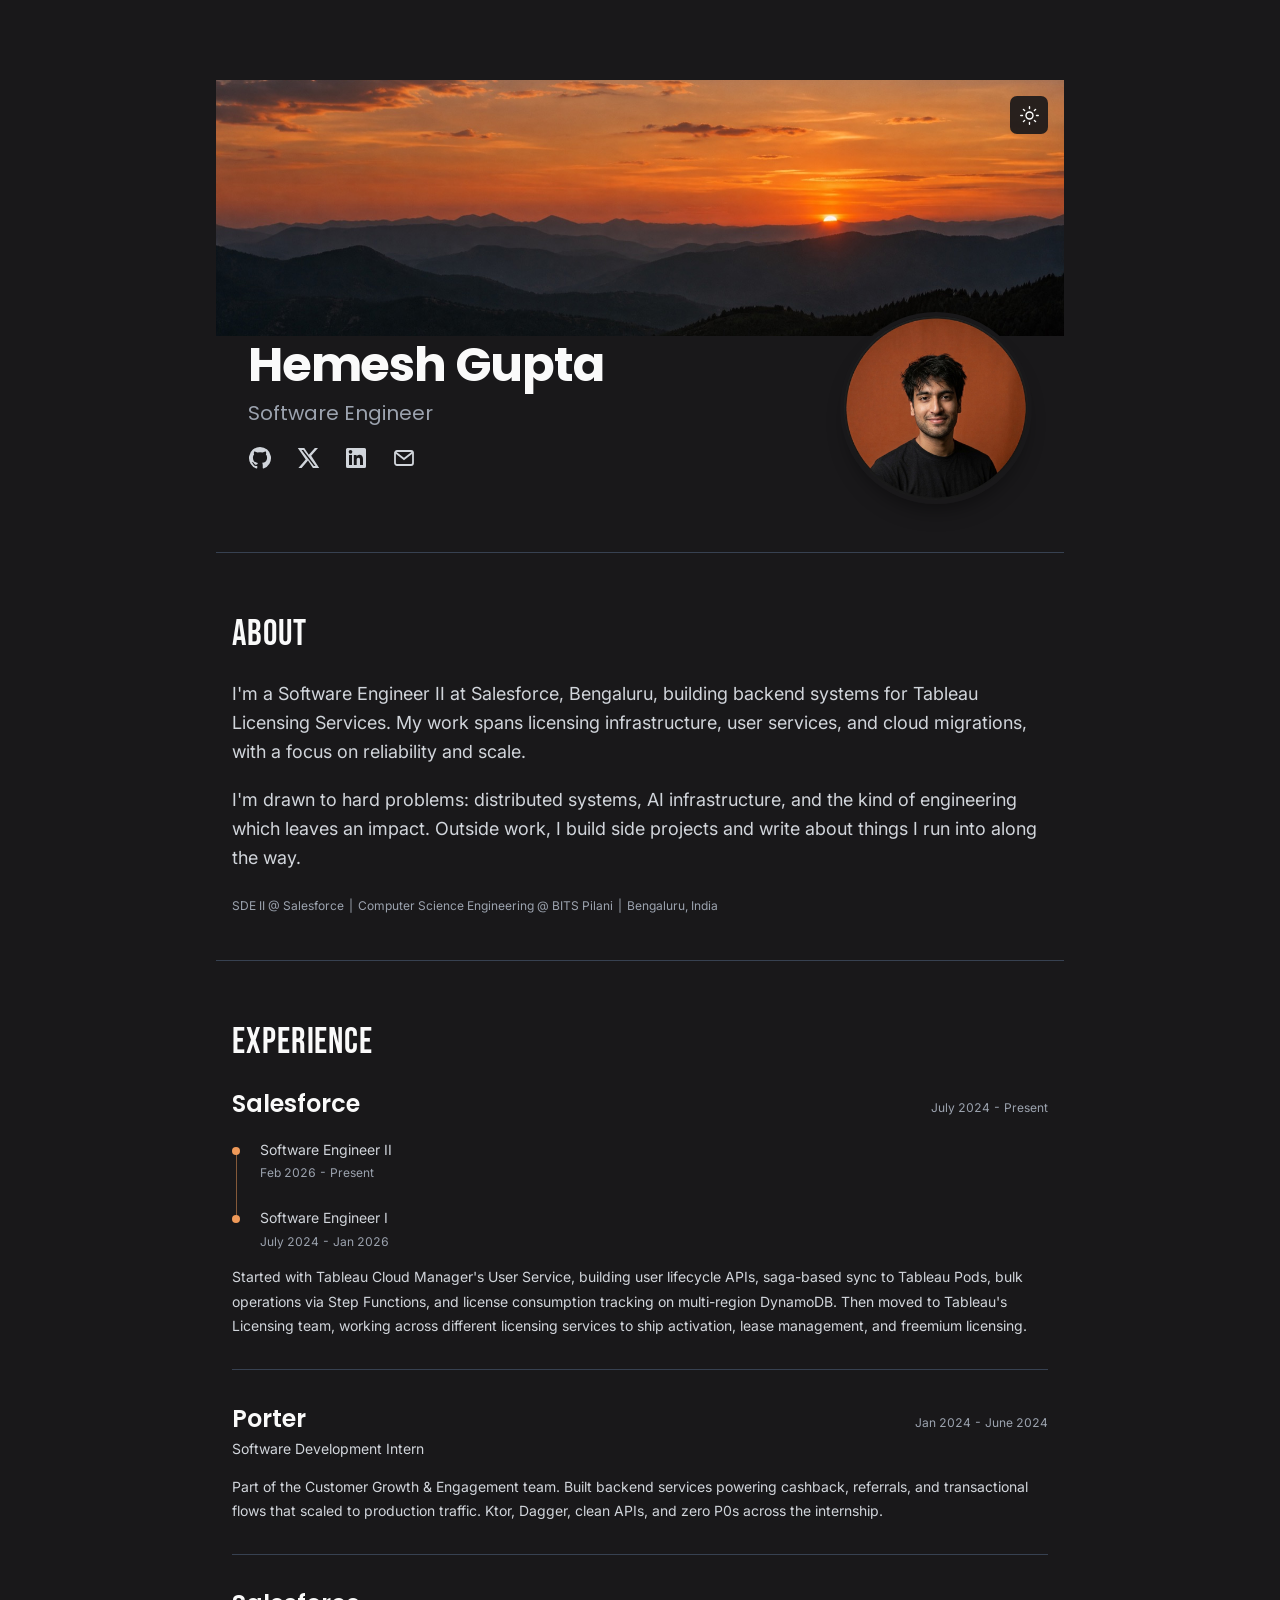
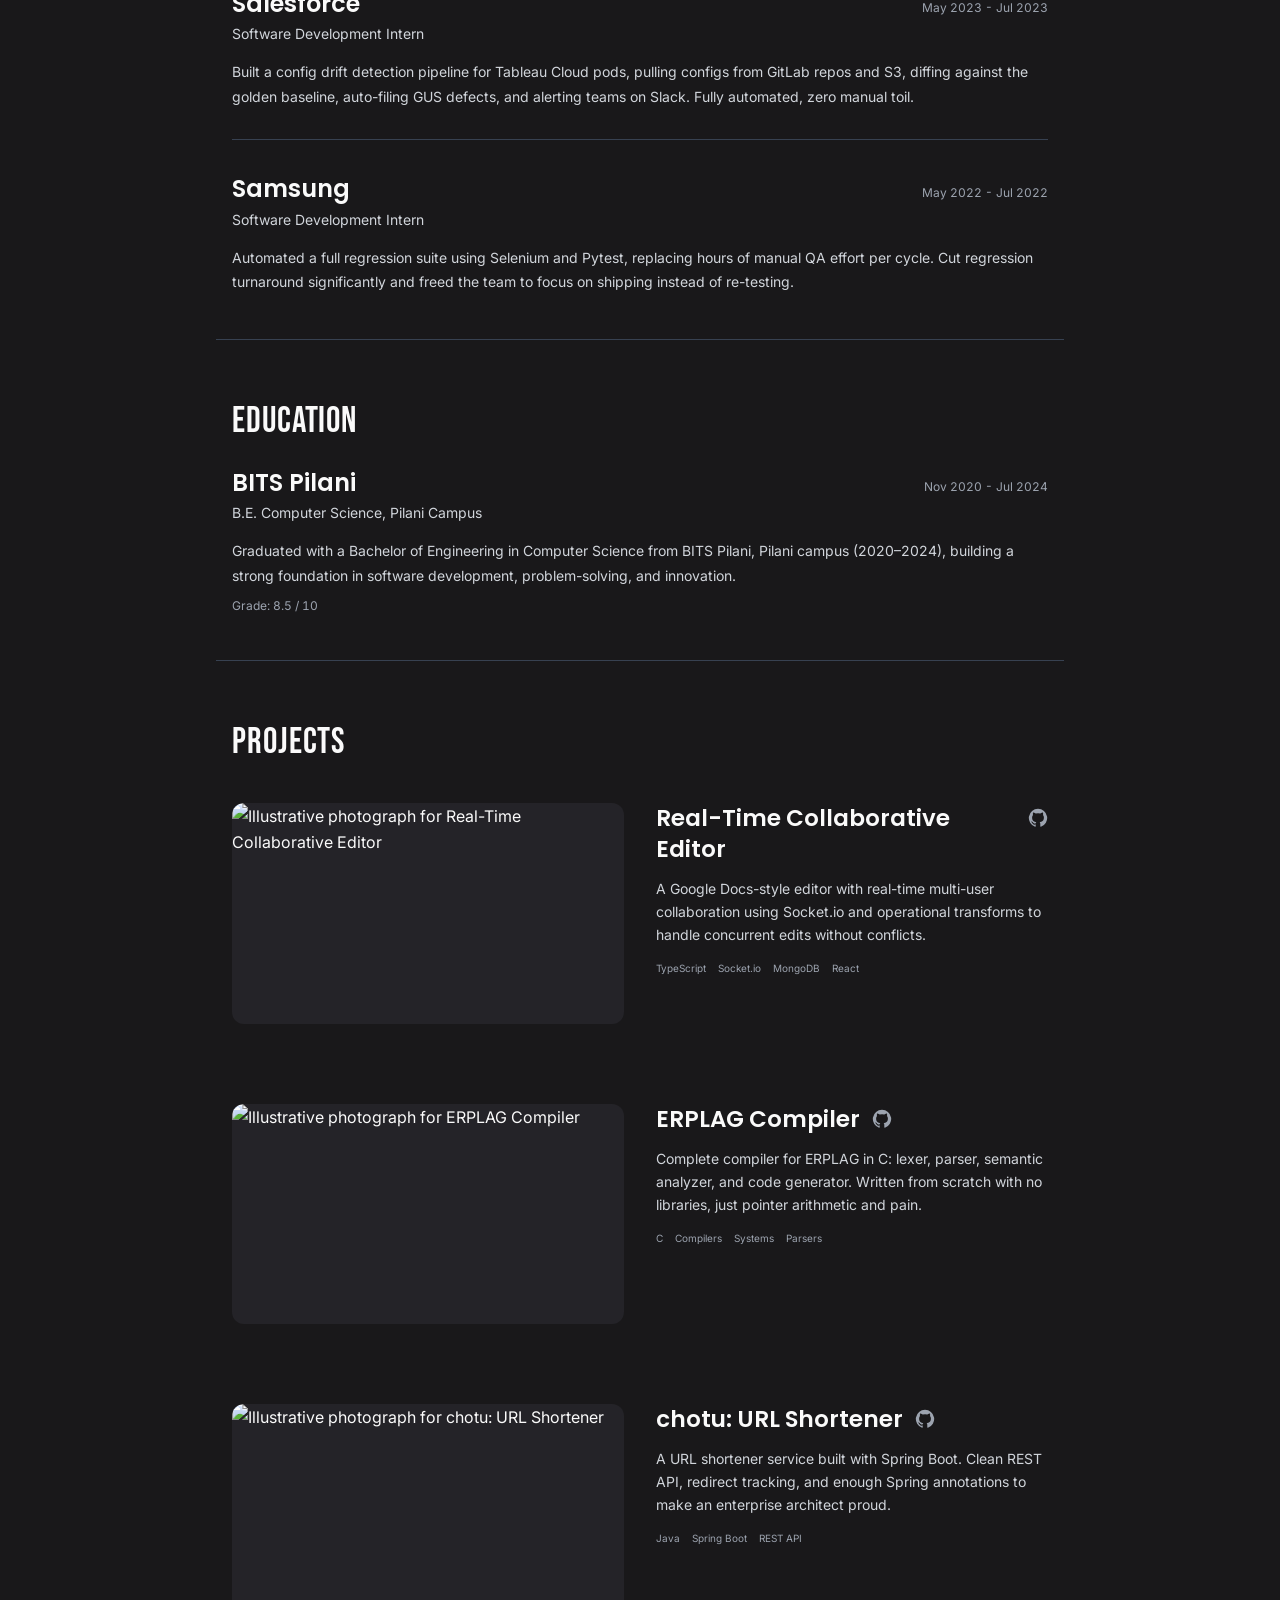
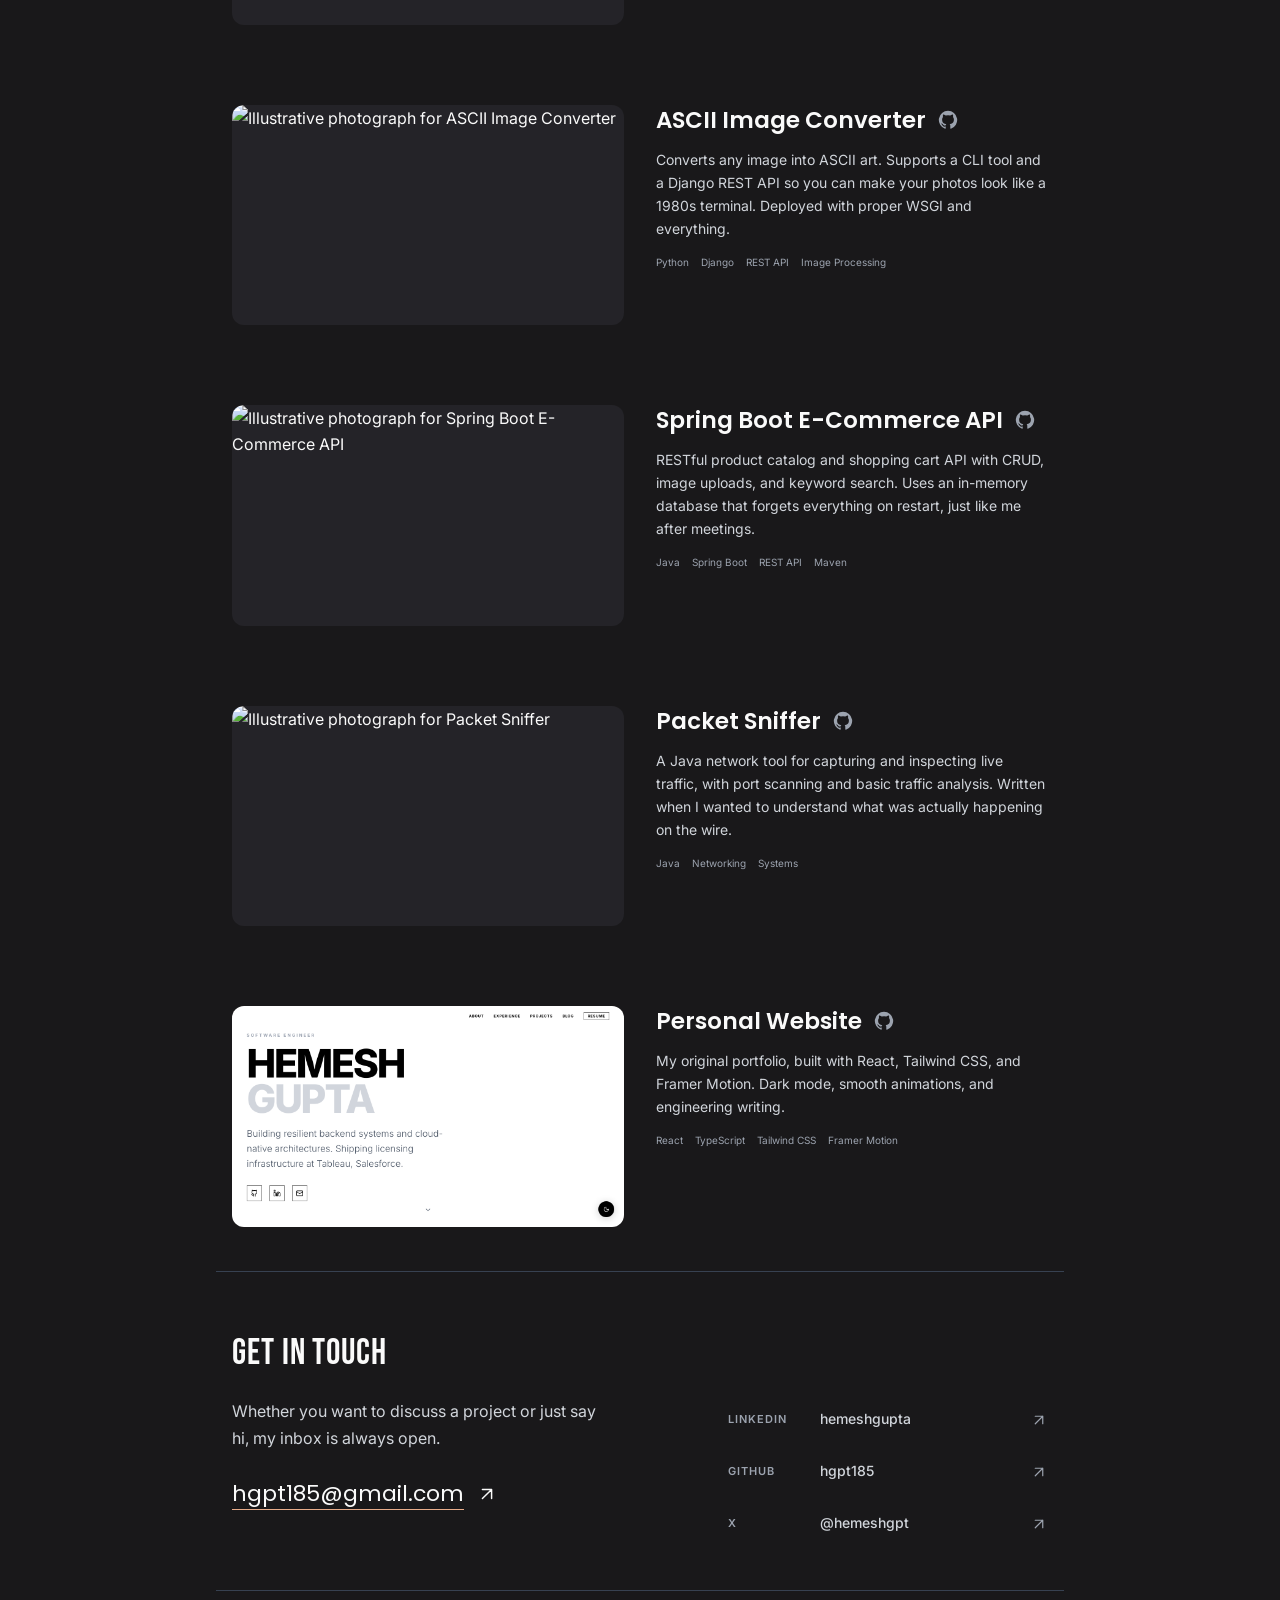
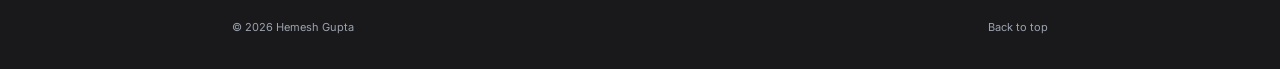
==== commit 0c5bc969: "Refine portfolio experience, project links, and contact section" ====
--- a/index.html
+++ b/index.html
@@ -42,40 +42,11 @@
       "description": "Hemesh Gupta — Software Engineer II at Salesforce, Bengaluru. Backend systems and cloud-native architectures; CS graduate of BITS Pilani.",
       "isPartOf": { "@type": "WebSite", "url": "https://hemeshgupta.com/" },
       "mainEntity": { "@id": "https://hemeshgupta.com/#person" }
-    },
-    {
-      "@type": "FAQPage",
-      "mainEntity": [
-        {
-          "@type": "Question",
-          "name": "Who is Hemesh Gupta?",
-          "acceptedAnswer": {
-            "@type": "Answer",
-            "text": "Software Engineer II at Salesforce, Bengaluru, building backend systems for Tableau Licensing Services. Computer science graduate of BITS Pilani."
-          }
-        },
-        {
-          "@type": "Question",
-          "name": "Where did Hemesh Gupta study?",
-          "acceptedAnswer": {
-            "@type": "Answer",
-            "text": "Bachelor of Engineering in Computer Science from BITS Pilani, Pilani Campus (2020-2024), grade 8.5/10."
-          }
-        },
-        {
-          "@type": "Question",
-          "name": "How can I reach Hemesh Gupta?",
-          "acceptedAnswer": {
-            "@type": "Answer",
-            "text": "Email hgpt185@gmail.com or connect on LinkedIn at linkedin.com/in/hemeshgupta."
-          }
-        }
-      ]
     }
   ]
 }
 </script>
-<title>Hemesh Gupta | Software Engineer</title><link rel="icon" href="favicon.svg" type="image/svg+xml"><link rel="preconnect" href="https://fonts.googleapis.com"><link rel="preconnect" href="https://fonts.gstatic.com" crossorigin><link href="https://fonts.googleapis.com/css2?family=Bebas+Neue&family=Inter:wght@400;500;600&family=Poppins:wght@400;600;700&display=swap" rel="stylesheet"><link rel="preload" as="image" href="assets/mountain-dusk.jpg"><script>try{document.documentElement.dataset.theme=localStorage.getItem('theme')||'dark'}catch(_){}</script><link rel="stylesheet" href="styles.css?v=450039ef">
+<title>Hemesh Gupta | Software Engineer</title><link rel="icon" href="favicon.svg" type="image/svg+xml"><link rel="preconnect" href="https://fonts.googleapis.com"><link rel="preconnect" href="https://fonts.gstatic.com" crossorigin><link href="https://fonts.googleapis.com/css2?family=Bebas+Neue&family=Inter:wght@400;500;600&family=Poppins:wght@400;600;700&display=swap" rel="stylesheet"><link rel="preload" as="image" href="assets/mountain-dusk.jpg"><script>try{document.documentElement.dataset.theme=localStorage.getItem('theme')||'dark'}catch(_){}</script><link rel="stylesheet" href="styles.css?v=79468c3d">
 <script>
   window.va = window.va || function () {
     (window.vaq = window.vaq || []).push(arguments);
@@ -87,26 +58,37 @@
 <main class="portfolio">
 <header class="intro" id="top">
 <div class="banner"><img draggable="false" class="theme-dark" src="assets/mountain-dusk.jpg" alt="Layered mountain ridges beneath a warm sunset sky" width="2164" height="727" fetchpriority="high"><img draggable="false" class="theme-light" src="assets/mountain-sunrise.jpg" alt="Golden sunrise over misty mountain ridges" width="1600" height="537" fetchpriority="high"><button id="theme-toggle" type="button" aria-label="Switch to light theme" title="Switch theme"><svg class="icon sun" viewBox="0 0 24 24" fill="currentColor" aria-hidden="true"><circle cx="12" cy="12" r="4" fill="none" stroke="currentColor" stroke-width="1.6"/><path d="M12 2v2m0 16v2M2 12h2m16 0h2M5 5l1.4 1.4m11.2 11.2L19 19M5 19l1.4-1.4M17.6 6.4 19 5" fill="none" stroke="currentColor" stroke-width="1.6" stroke-linecap="round"/></svg><svg class="icon moon" viewBox="0 0 24 24" fill="currentColor" aria-hidden="true"><path d="M20.5 14A8.5 8.5 0 0 1 10 3.5 8.5 8.5 0 1 0 20.5 14Z" fill="none" stroke="currentColor" stroke-width="1.6" stroke-linejoin="round"/></svg></button></div>
-<div class="identity"><div class="person"><h1>Hemesh Gupta</h1><p class="subtitle">Software Engineer</p><a class="resume-link" href="resume.html">View accessible resume</a><div class="socials"><a href="https://github.com/hgpt185" aria-label="GitHub" target="_blank" rel="noopener noreferrer"><svg class="icon " viewBox="0 0 24 24" fill="currentColor" aria-hidden="true"><path d="M12 .9a11.1 11.1 0 0 0-3.5 21.6c.55.1.76-.24.76-.53v-2.05c-3.1.67-3.76-1.32-3.76-1.32-.51-1.28-1.24-1.62-1.24-1.62-1.02-.7.08-.69.08-.69 1.12.08 1.71 1.15 1.71 1.15 1 1.7 2.61 1.21 3.25.93.1-.72.39-1.21.71-1.49-2.47-.28-5.07-1.24-5.07-5.5 0-1.22.44-2.21 1.14-2.99-.12-.28-.5-1.42.11-2.95 0 0 .94-.3 3.05 1.14a10.6 10.6 0 0 1 5.55 0c2.11-1.43 3.04-1.14 3.04-1.14.61 1.53.23 2.67.11 2.95.72.78 1.14 1.77 1.14 2.99 0 4.27-2.6 5.21-5.08 5.49.4.35.75 1.02.75 2.06v3.04c0 .29.2.64.77.53A11.1 11.1 0 0 0 12 .9Z"/></svg></a><a href="https://x.com/hemeshgpt" aria-label="X" target="_blank" rel="noopener noreferrer"><svg class="icon" viewBox="0 0 24 24" fill="currentColor" aria-hidden="true"><path d="M18.9 2H22l-6.8 7.8L23.2 22h-6.3L12 14.6 5.6 22H2.4l7.3-8.4L1.8 2h6.5l4.5 6.8L18.9 2Zm-1.1 18h1.7L7.3 3.9H5.5L17.8 20Z"/></svg></a><a href="https://www.linkedin.com/in/hemeshgupta/" aria-label="LinkedIn" target="_blank" rel="noopener noreferrer"><svg class="icon " viewBox="0 0 24 24" fill="currentColor" aria-hidden="true"><path d="M20.5 2h-17A1.5 1.5 0 0 0 2 3.5v17A1.5 1.5 0 0 0 3.5 22h17a1.5 1.5 0 0 0 1.5-1.5v-17A1.5 1.5 0 0 0 20.5 2ZM8 19H5V9h3ZM6.5 7.7A1.7 1.7 0 1 1 6.5 4a1.7 1.7 0 0 1 0 3.7ZM19 19h-3v-5.1c0-1.3-.4-2.1-1.5-2.1-1.2 0-1.8.9-1.8 2.1V19H9.8V9h2.8v1.4c.4-.7 1.2-1.7 2.9-1.7 2.1 0 3.5 1.4 3.5 4.3Z"/></svg></a><a href="mailto:hgpt185@gmail.com" aria-label="Email"><svg class="icon " viewBox="0 0 24 24" fill="currentColor" aria-hidden="true"><rect x="3" y="5" width="18" height="14" rx="2" fill="none" stroke="currentColor" stroke-width="1.8"/><path d="m3 6 9 7 9-7" fill="none" stroke="currentColor" stroke-width="1.8"/></svg></a></div></div><div class="portrait"><img draggable="false" class="theme-dark" src="assets/hemesh-gupta.jpg" alt="Hemesh Gupta" width="192" height="192"><img draggable="false" class="theme-light" src="assets/hemesh-gupta-sunrise.jpg" alt="Hemesh Gupta" width="192" height="192"></div></div>
+<div class="identity"><div class="person"><h1>Hemesh Gupta</h1><p class="subtitle">Software Engineer</p><div class="socials"><a href="https://github.com/hgpt185" aria-label="GitHub" target="_blank" rel="noopener noreferrer"><svg class="icon " viewBox="0 0 24 24" fill="currentColor" aria-hidden="true"><path d="M12 .9a11.1 11.1 0 0 0-3.5 21.6c.55.1.76-.24.76-.53v-2.05c-3.1.67-3.76-1.32-3.76-1.32-.51-1.28-1.24-1.62-1.24-1.62-1.02-.7.08-.69.08-.69 1.12.08 1.71 1.15 1.71 1.15 1 1.7 2.61 1.21 3.25.93.1-.72.39-1.21.71-1.49-2.47-.28-5.07-1.24-5.07-5.5 0-1.22.44-2.21 1.14-2.99-.12-.28-.5-1.42.11-2.95 0 0 .94-.3 3.05 1.14a10.6 10.6 0 0 1 5.55 0c2.11-1.43 3.04-1.14 3.04-1.14.61 1.53.23 2.67.11 2.95.72.78 1.14 1.77 1.14 2.99 0 4.27-2.6 5.21-5.08 5.49.4.35.75 1.02.75 2.06v3.04c0 .29.2.64.77.53A11.1 11.1 0 0 0 12 .9Z"/></svg></a><a href="https://x.com/hemeshgpt" aria-label="X" target="_blank" rel="noopener noreferrer"><svg class="icon" viewBox="0 0 24 24" fill="currentColor" aria-hidden="true"><path d="M18.9 2H22l-6.8 7.8L23.2 22h-6.3L12 14.6 5.6 22H2.4l7.3-8.4L1.8 2h6.5l4.5 6.8L18.9 2Zm-1.1 18h1.7L7.3 3.9H5.5L17.8 20Z"/></svg></a><a href="https://www.linkedin.com/in/hemeshgupta/" aria-label="LinkedIn" target="_blank" rel="noopener noreferrer"><svg class="icon " viewBox="0 0 24 24" fill="currentColor" aria-hidden="true"><path d="M20.5 2h-17A1.5 1.5 0 0 0 2 3.5v17A1.5 1.5 0 0 0 3.5 22h17a1.5 1.5 0 0 0 1.5-1.5v-17A1.5 1.5 0 0 0 20.5 2ZM8 19H5V9h3ZM6.5 7.7A1.7 1.7 0 1 1 6.5 4a1.7 1.7 0 0 1 0 3.7ZM19 19h-3v-5.1c0-1.3-.4-2.1-1.5-2.1-1.2 0-1.8.9-1.8 2.1V19H9.8V9h2.8v1.4c.4-.7 1.2-1.7 2.9-1.7 2.1 0 3.5 1.4 3.5 4.3Z"/></svg></a><a href="mailto:hgpt185@gmail.com" aria-label="Email"><svg class="icon " viewBox="0 0 24 24" fill="currentColor" aria-hidden="true"><rect x="3" y="5" width="18" height="14" rx="2" fill="none" stroke="currentColor" stroke-width="1.8"/><path d="m3 6 9 7 9-7" fill="none" stroke="currentColor" stroke-width="1.8"/></svg></a></div></div><div class="portrait"><img draggable="false" class="theme-dark" src="assets/hemesh-gupta.jpg" alt="Hemesh Gupta" width="192" height="192"><img draggable="false" class="theme-light" src="assets/hemesh-gupta-sunrise.jpg" alt="Hemesh Gupta" width="192" height="192"></div></div>
 </header>
-<p style="text-align:center;margin:1rem"><a href="resume.html">View accessible resume</a></p>
 <section class="about section" id="about"><h2>About</h2><div class="about-copy"><p>I&#x27;m a Software Engineer II at Salesforce, Bengaluru, building backend systems for Tableau Licensing Services. My work spans licensing infrastructure, user services, and cloud migrations, with a focus on reliability and scale.</p>
 <p>I&#x27;m drawn to hard problems: distributed systems, AI infrastructure, and the kind of engineering which leaves an impact. Outside work, I build side projects and write about things I run into along the way.</p></div><p class="about-meta">SDE II @ Salesforce <span class="about-meta-separator" aria-hidden="true">|</span> Computer Science Engineering @ BITS Pilani <span class="about-meta-separator" aria-hidden="true">|</span> Bengaluru, India</p></section>
-<section class="section experience" id="experience"><h2>Experience</h2><div class="jobs"><article class="job"><div class="job-heading"><h3><a href="https://www.salesforce.com/" target="_blank" rel="noopener noreferrer">Salesforce</a></h3><p class="job-period">July 2024 - Present</p></div><div class="job-roles"><div class="job-role-item"><p class="job-role-title">Software Engineer II</p><p class="job-role-period">Feb 2026 - Present</p></div><div class="job-role-item"><p class="job-role-title">Software Engineer I</p><p class="job-role-period">July 2024 - Jan 2026</p></div></div><p class="job-description">Started with Tableau Cloud Manager&#x27;s User Service, building user lifecycle APIs, saga-based sync to Tableau Pods, bulk operations via Step Functions, and license consumption tracking on multi-region DynamoDB. Then moved to Tableau&#x27;s Licensing team, working across different licensing services to ship activation, lease management, and freemium licensing.</p></article>
+<section class="section experience" id="experience"><h2>Experience</h2><div class="jobs"><article class="job"><div class="job-heading"><h3><a href="https://www.salesforce.com/" target="_blank" rel="noopener noreferrer">Salesforce</a></h3><p class="job-period">July 2024 - Present</p></div><ol class="job-roles" role="list" aria-label="Career progression at Salesforce"><li class="job-role-item"><p class="job-role-title">Software Engineer II</p><p class="job-role-period">Feb 2026 - Present</p></li><li class="job-role-item"><p class="job-role-title">Software Engineer I</p><p class="job-role-period">July 2024 - Jan 2026</p></li></ol><p class="job-description">Started with Tableau Cloud Manager&#x27;s User Service, building user lifecycle APIs, saga-based sync to Tableau Pods, bulk operations via Step Functions, and license consumption tracking on multi-region DynamoDB. Then moved to Tableau&#x27;s Licensing team, working across different licensing services to ship activation, lease management, and freemium licensing.</p></article>
 <article class="job"><div class="job-heading"><div><h3><a href="https://porter.in/" target="_blank" rel="noopener noreferrer">Porter</a></h3><p class="job-role">Software Development Intern</p></div><p class="job-period">Jan 2024 - June 2024</p></div><p class="job-description">Part of the Customer Growth &amp; Engagement team. Built backend services powering cashback, referrals, and transactional flows that scaled to production traffic. Ktor, Dagger, clean APIs, and zero P0s across the internship.</p></article>
 <article class="job"><div class="job-heading"><div><h3><a href="https://www.salesforce.com/" target="_blank" rel="noopener noreferrer">Salesforce</a></h3><p class="job-role">Software Development Intern</p></div><p class="job-period">May 2023 - Jul 2023</p></div><p class="job-description">Built a config drift detection pipeline for Tableau Cloud pods, pulling configs from GitLab repos and S3, diffing against the golden baseline, auto-filing GUS defects, and alerting teams on Slack. Fully automated, zero manual toil.</p></article>
 <article class="job"><div class="job-heading"><div><h3><a href="https://www.samsung.com/" target="_blank" rel="noopener noreferrer">Samsung</a></h3><p class="job-role">Software Development Intern</p></div><p class="job-period">May 2022 - Jul 2022</p></div><p class="job-description">Automated a full regression suite using Selenium and Pytest, replacing hours of manual QA effort per cycle. Cut regression turnaround significantly and freed the team to focus on shipping instead of re-testing.</p></article>
 </div></section>
 <section class="section education" id="education"><h2>Education</h2><div class="jobs"><article class="job"><div class="job-heading"><div><h3>BITS Pilani</h3><p class="job-role">B.E. Computer Science, Pilani Campus</p></div><p class="job-period">Nov 2020 - Jul 2024</p></div><p class="job-description">Graduated with a Bachelor of Engineering in Computer Science from BITS Pilani, Pilani campus (2020–2024), building a strong foundation in software development, problem-solving, and innovation.</p><p class="school-grade">Grade: 8.5 / 10</p></article></div></section>
-<section class="section projects-section" id="projects"><h2>Projects</h2><div class="projects"><article class="project"><div class="project-image"><img draggable="false" src="https://images.unsplash.com/photo-1555066931-4365d14bab8c?w=800&amp;h=450&amp;fit=crop&amp;auto=format" width="800" height="450" alt="Illustrative photograph for Real-Time Collaborative Editor" loading="lazy" decoding="async"></div><div class="project-info"><div class="project-title"><h3><a href="https://github.com/hgpt185/google-docs-clone" target="_blank" rel="noopener noreferrer">Real-Time Collaborative Editor</a></h3><a class="project-link" href="https://github.com/hgpt185/google-docs-clone" target="_blank" rel="noopener noreferrer" aria-label="Real-Time Collaborative Editor source code"><svg class="icon " viewBox="0 0 24 24" fill="currentColor" aria-hidden="true"><path d="M12 .9a11.1 11.1 0 0 0-3.5 21.6c.55.1.76-.24.76-.53v-2.05c-3.1.67-3.76-1.32-3.76-1.32-.51-1.28-1.24-1.62-1.24-1.62-1.02-.7.08-.69.08-.69 1.12.08 1.71 1.15 1.71 1.15 1 1.7 2.61 1.21 3.25.93.1-.72.39-1.21.71-1.49-2.47-.28-5.07-1.24-5.07-5.5 0-1.22.44-2.21 1.14-2.99-.12-.28-.5-1.42.11-2.95 0 0 .94-.3 3.05 1.14a10.6 10.6 0 0 1 5.55 0c2.11-1.43 3.04-1.14 3.04-1.14.61 1.53.23 2.67.11 2.95.72.78 1.14 1.77 1.14 2.99 0 4.27-2.6 5.21-5.08 5.49.4.35.75 1.02.75 2.06v3.04c0 .29.2.64.77.53A11.1 11.1 0 0 0 12 .9Z"/></svg></a></div><p>A Google Docs-style editor with real-time multi-user collaboration using Socket.io and operational transforms to handle concurrent edits without conflicts.</p><ul class="project-tags" aria-label="Technologies"><li>TypeScript</li><li>Socket.io</li><li>MongoDB</li><li>React</li></ul></div></article>
-<article class="project"><div class="project-image"><img draggable="false" src="https://images.unsplash.com/photo-1526374965328-7f61d4dc18c5?w=800&amp;h=450&amp;fit=crop&amp;auto=format" width="800" height="450" alt="Illustrative photograph for ERPLAG Compiler" loading="lazy" decoding="async"></div><div class="project-info"><div class="project-title"><h3><a href="https://github.com/hgpt185/ERPLANG-Compiler" target="_blank" rel="noopener noreferrer">ERPLAG Compiler</a></h3><a class="project-link" href="https://github.com/hgpt185/ERPLANG-Compiler" target="_blank" rel="noopener noreferrer" aria-label="ERPLAG Compiler source code"><svg class="icon " viewBox="0 0 24 24" fill="currentColor" aria-hidden="true"><path d="M12 .9a11.1 11.1 0 0 0-3.5 21.6c.55.1.76-.24.76-.53v-2.05c-3.1.67-3.76-1.32-3.76-1.32-.51-1.28-1.24-1.62-1.24-1.62-1.02-.7.08-.69.08-.69 1.12.08 1.71 1.15 1.71 1.15 1 1.7 2.61 1.21 3.25.93.1-.72.39-1.21.71-1.49-2.47-.28-5.07-1.24-5.07-5.5 0-1.22.44-2.21 1.14-2.99-.12-.28-.5-1.42.11-2.95 0 0 .94-.3 3.05 1.14a10.6 10.6 0 0 1 5.55 0c2.11-1.43 3.04-1.14 3.04-1.14.61 1.53.23 2.67.11 2.95.72.78 1.14 1.77 1.14 2.99 0 4.27-2.6 5.21-5.08 5.49.4.35.75 1.02.75 2.06v3.04c0 .29.2.64.77.53A11.1 11.1 0 0 0 12 .9Z"/></svg></a></div><p>Complete compiler for ERPLAG in C: lexer, parser, semantic analyzer, and code generator. Written from scratch with no libraries, just pointer arithmetic and pain.</p><ul class="project-tags" aria-label="Technologies"><li>C</li><li>Compilers</li><li>Systems</li><li>Parsers</li></ul></div></article>
-<article class="project"><div class="project-image"><img draggable="false" src="https://images.unsplash.com/photo-1558494949-ef010cbdcc31?w=800&amp;h=450&amp;fit=crop&amp;auto=format" width="800" height="450" alt="Illustrative photograph for chotu: URL Shortener" loading="lazy" decoding="async"></div><div class="project-info"><div class="project-title"><h3><a href="https://github.com/hgpt185/chotu" target="_blank" rel="noopener noreferrer">chotu: URL Shortener</a></h3><a class="project-link" href="https://github.com/hgpt185/chotu" target="_blank" rel="noopener noreferrer" aria-label="chotu: URL Shortener source code"><svg class="icon " viewBox="0 0 24 24" fill="currentColor" aria-hidden="true"><path d="M12 .9a11.1 11.1 0 0 0-3.5 21.6c.55.1.76-.24.76-.53v-2.05c-3.1.67-3.76-1.32-3.76-1.32-.51-1.28-1.24-1.62-1.24-1.62-1.02-.7.08-.69.08-.69 1.12.08 1.71 1.15 1.71 1.15 1 1.7 2.61 1.21 3.25.93.1-.72.39-1.21.71-1.49-2.47-.28-5.07-1.24-5.07-5.5 0-1.22.44-2.21 1.14-2.99-.12-.28-.5-1.42.11-2.95 0 0 .94-.3 3.05 1.14a10.6 10.6 0 0 1 5.55 0c2.11-1.43 3.04-1.14 3.04-1.14.61 1.53.23 2.67.11 2.95.72.78 1.14 1.77 1.14 2.99 0 4.27-2.6 5.21-5.08 5.49.4.35.75 1.02.75 2.06v3.04c0 .29.2.64.77.53A11.1 11.1 0 0 0 12 .9Z"/></svg></a></div><p>A URL shortener service built with Spring Boot. Clean REST API, redirect tracking, and enough Spring annotations to make an enterprise architect proud.</p><ul class="project-tags" aria-label="Technologies"><li>Java</li><li>Spring Boot</li><li>REST API</li></ul></div></article>
-<article class="project"><div class="project-image"><img draggable="false" src="https://images.unsplash.com/photo-1519389950473-47ba0277781c?w=800&amp;h=450&amp;fit=crop&amp;auto=format" width="800" height="450" alt="Illustrative photograph for ASCII Image Converter" loading="lazy" decoding="async"></div><div class="project-info"><div class="project-title"><h3><a href="https://github.com/hgpt185/AsciiImage" target="_blank" rel="noopener noreferrer">ASCII Image Converter</a></h3><a class="project-link" href="https://github.com/hgpt185/AsciiImage" target="_blank" rel="noopener noreferrer" aria-label="ASCII Image Converter source code"><svg class="icon " viewBox="0 0 24 24" fill="currentColor" aria-hidden="true"><path d="M12 .9a11.1 11.1 0 0 0-3.5 21.6c.55.1.76-.24.76-.53v-2.05c-3.1.67-3.76-1.32-3.76-1.32-.51-1.28-1.24-1.62-1.24-1.62-1.02-.7.08-.69.08-.69 1.12.08 1.71 1.15 1.71 1.15 1 1.7 2.61 1.21 3.25.93.1-.72.39-1.21.71-1.49-2.47-.28-5.07-1.24-5.07-5.5 0-1.22.44-2.21 1.14-2.99-.12-.28-.5-1.42.11-2.95 0 0 .94-.3 3.05 1.14a10.6 10.6 0 0 1 5.55 0c2.11-1.43 3.04-1.14 3.04-1.14.61 1.53.23 2.67.11 2.95.72.78 1.14 1.77 1.14 2.99 0 4.27-2.6 5.21-5.08 5.49.4.35.75 1.02.75 2.06v3.04c0 .29.2.64.77.53A11.1 11.1 0 0 0 12 .9Z"/></svg></a></div><p>Converts any image into ASCII art. Supports a CLI tool and a Django REST API so you can make your photos look like a 1980s terminal. Deployed with proper WSGI and everything.</p><ul class="project-tags" aria-label="Technologies"><li>Python</li><li>Django</li><li>REST API</li><li>Image Processing</li></ul></div></article>
-<article class="project"><div class="project-image"><img draggable="false" src="https://images.unsplash.com/photo-1498049794561-7780e7231661?w=800&amp;h=450&amp;fit=crop&amp;auto=format" width="800" height="450" alt="Illustrative photograph for Spring Boot E-Commerce API" loading="lazy" decoding="async"></div><div class="project-info"><div class="project-title"><h3><a href="https://github.com/hgpt185/spring-boot-ecom-proj" target="_blank" rel="noopener noreferrer">Spring Boot E-Commerce API</a></h3><a class="project-link" href="https://github.com/hgpt185/spring-boot-ecom-proj" target="_blank" rel="noopener noreferrer" aria-label="Spring Boot E-Commerce API source code"><svg class="icon " viewBox="0 0 24 24" fill="currentColor" aria-hidden="true"><path d="M12 .9a11.1 11.1 0 0 0-3.5 21.6c.55.1.76-.24.76-.53v-2.05c-3.1.67-3.76-1.32-3.76-1.32-.51-1.28-1.24-1.62-1.24-1.62-1.02-.7.08-.69.08-.69 1.12.08 1.71 1.15 1.71 1.15 1 1.7 2.61 1.21 3.25.93.1-.72.39-1.21.71-1.49-2.47-.28-5.07-1.24-5.07-5.5 0-1.22.44-2.21 1.14-2.99-.12-.28-.5-1.42.11-2.95 0 0 .94-.3 3.05 1.14a10.6 10.6 0 0 1 5.55 0c2.11-1.43 3.04-1.14 3.04-1.14.61 1.53.23 2.67.11 2.95.72.78 1.14 1.77 1.14 2.99 0 4.27-2.6 5.21-5.08 5.49.4.35.75 1.02.75 2.06v3.04c0 .29.2.64.77.53A11.1 11.1 0 0 0 12 .9Z"/></svg></a></div><p>RESTful product catalog and shopping cart API with CRUD, image uploads, and keyword search. Uses an in-memory database that forgets everything on restart, just like me after meetings.</p><ul class="project-tags" aria-label="Technologies"><li>Java</li><li>Spring Boot</li><li>REST API</li><li>Maven</li></ul></div></article>
-<article class="project"><div class="project-image"><img draggable="false" src="https://images.unsplash.com/photo-1544197150-b99a580bb7a8?w=800&amp;h=450&amp;fit=crop&amp;auto=format" width="800" height="450" alt="Illustrative photograph for Packet Sniffer" loading="lazy" decoding="async"></div><div class="project-info"><div class="project-title"><h3><a href="https://github.com/hgpt185/Packet-Sniffer" target="_blank" rel="noopener noreferrer">Packet Sniffer</a></h3><a class="project-link" href="https://github.com/hgpt185/Packet-Sniffer" target="_blank" rel="noopener noreferrer" aria-label="Packet Sniffer source code"><svg class="icon " viewBox="0 0 24 24" fill="currentColor" aria-hidden="true"><path d="M12 .9a11.1 11.1 0 0 0-3.5 21.6c.55.1.76-.24.76-.53v-2.05c-3.1.67-3.76-1.32-3.76-1.32-.51-1.28-1.24-1.62-1.24-1.62-1.02-.7.08-.69.08-.69 1.12.08 1.71 1.15 1.71 1.15 1 1.7 2.61 1.21 3.25.93.1-.72.39-1.21.71-1.49-2.47-.28-5.07-1.24-5.07-5.5 0-1.22.44-2.21 1.14-2.99-.12-.28-.5-1.42.11-2.95 0 0 .94-.3 3.05 1.14a10.6 10.6 0 0 1 5.55 0c2.11-1.43 3.04-1.14 3.04-1.14.61 1.53.23 2.67.11 2.95.72.78 1.14 1.77 1.14 2.99 0 4.27-2.6 5.21-5.08 5.49.4.35.75 1.02.75 2.06v3.04c0 .29.2.64.77.53A11.1 11.1 0 0 0 12 .9Z"/></svg></a></div><p>A Java network tool for capturing and inspecting live traffic, with port scanning and basic traffic analysis. Written when I wanted to understand what was actually happening on the wire.</p><ul class="project-tags" aria-label="Technologies"><li>Java</li><li>Networking</li><li>Systems</li></ul></div></article>
-<article class="project"><div class="project-image"><img draggable="false" src="assets/original-portfolio.png" width="800" height="450" alt="Original Hemesh Gupta portfolio" loading="lazy" decoding="async"></div><div class="project-info"><div class="project-title"><h3><a href="https://github.com/hgpt185/hemesh-gupta-software-engineer" target="_blank" rel="noopener noreferrer">Personal Website</a></h3><a class="project-link" href="https://github.com/hgpt185/hemesh-gupta-software-engineer" target="_blank" rel="noopener noreferrer" aria-label="Personal Website source code"><svg class="icon " viewBox="0 0 24 24" fill="currentColor" aria-hidden="true"><path d="M12 .9a11.1 11.1 0 0 0-3.5 21.6c.55.1.76-.24.76-.53v-2.05c-3.1.67-3.76-1.32-3.76-1.32-.51-1.28-1.24-1.62-1.24-1.62-1.02-.7.08-.69.08-.69 1.12.08 1.71 1.15 1.71 1.15 1 1.7 2.61 1.21 3.25.93.1-.72.39-1.21.71-1.49-2.47-.28-5.07-1.24-5.07-5.5 0-1.22.44-2.21 1.14-2.99-.12-.28-.5-1.42.11-2.95 0 0 .94-.3 3.05 1.14a10.6 10.6 0 0 1 5.55 0c2.11-1.43 3.04-1.14 3.04-1.14.61 1.53.23 2.67.11 2.95.72.78 1.14 1.77 1.14 2.99 0 4.27-2.6 5.21-5.08 5.49.4.35.75 1.02.75 2.06v3.04c0 .29.2.64.77.53A11.1 11.1 0 0 0 12 .9Z"/></svg></a></div><p>My original portfolio, built with React, Tailwind CSS, and Framer Motion. Dark mode, smooth animations, and engineering writing.</p><ul class="project-tags" aria-label="Technologies"><li>React</li><li>TypeScript</li><li>Tailwind CSS</li><li>Framer Motion</li></ul></div></article>
+<section class="section projects-section" id="projects"><h2>Projects</h2><div class="projects"><article class="project"><a class="project-image" href="https://github.com/hgpt185/google-docs-clone" target="_blank" rel="noopener noreferrer" aria-label="View Real-Time Collaborative Editor on GitHub (opens in a new tab)"><img draggable="false" src="https://images.unsplash.com/photo-1555066931-4365d14bab8c?w=800&amp;h=450&amp;fit=crop&amp;auto=format" width="800" height="450" alt="Illustrative photograph for Real-Time Collaborative Editor" loading="lazy" decoding="async"><span class="project-image-action" aria-hidden="true">View on GitHub <svg class="icon arrow-icon" viewBox="0 0 24 24" fill="none" stroke="currentColor" stroke-width="1.6" stroke-linecap="round" stroke-linejoin="round" aria-hidden="true"><path d="M7 17 17 7M7 7h10v10"/></svg></span></a><div class="project-info"><div class="project-title"><h3><a href="https://github.com/hgpt185/google-docs-clone" target="_blank" rel="noopener noreferrer">Real-Time Collaborative Editor</a></h3><a class="project-link" href="https://github.com/hgpt185/google-docs-clone" target="_blank" rel="noopener noreferrer" aria-label="Real-Time Collaborative Editor source code"><svg class="icon " viewBox="0 0 24 24" fill="currentColor" aria-hidden="true"><path d="M12 .9a11.1 11.1 0 0 0-3.5 21.6c.55.1.76-.24.76-.53v-2.05c-3.1.67-3.76-1.32-3.76-1.32-.51-1.28-1.24-1.62-1.24-1.62-1.02-.7.08-.69.08-.69 1.12.08 1.71 1.15 1.71 1.15 1 1.7 2.61 1.21 3.25.93.1-.72.39-1.21.71-1.49-2.47-.28-5.07-1.24-5.07-5.5 0-1.22.44-2.21 1.14-2.99-.12-.28-.5-1.42.11-2.95 0 0 .94-.3 3.05 1.14a10.6 10.6 0 0 1 5.55 0c2.11-1.43 3.04-1.14 3.04-1.14.61 1.53.23 2.67.11 2.95.72.78 1.14 1.77 1.14 2.99 0 4.27-2.6 5.21-5.08 5.49.4.35.75 1.02.75 2.06v3.04c0 .29.2.64.77.53A11.1 11.1 0 0 0 12 .9Z"/></svg></a></div><p>A Google Docs-style editor with real-time multi-user collaboration using Socket.io and operational transforms to handle concurrent edits without conflicts.</p><ul class="project-tags" aria-label="Technologies"><li>TypeScript</li><li>Socket.io</li><li>MongoDB</li><li>React</li></ul></div></article>
+<article class="project"><a class="project-image" href="https://github.com/hgpt185/ERPLANG-Compiler" target="_blank" rel="noopener noreferrer" aria-label="View ERPLAG Compiler on GitHub (opens in a new tab)"><img draggable="false" src="https://images.unsplash.com/photo-1526374965328-7f61d4dc18c5?w=800&amp;h=450&amp;fit=crop&amp;auto=format" width="800" height="450" alt="Illustrative photograph for ERPLAG Compiler" loading="lazy" decoding="async"><span class="project-image-action" aria-hidden="true">View on GitHub <svg class="icon arrow-icon" viewBox="0 0 24 24" fill="none" stroke="currentColor" stroke-width="1.6" stroke-linecap="round" stroke-linejoin="round" aria-hidden="true"><path d="M7 17 17 7M7 7h10v10"/></svg></span></a><div class="project-info"><div class="project-title"><h3><a href="https://github.com/hgpt185/ERPLANG-Compiler" target="_blank" rel="noopener noreferrer">ERPLAG Compiler</a></h3><a class="project-link" href="https://github.com/hgpt185/ERPLANG-Compiler" target="_blank" rel="noopener noreferrer" aria-label="ERPLAG Compiler source code"><svg class="icon " viewBox="0 0 24 24" fill="currentColor" aria-hidden="true"><path d="M12 .9a11.1 11.1 0 0 0-3.5 21.6c.55.1.76-.24.76-.53v-2.05c-3.1.67-3.76-1.32-3.76-1.32-.51-1.28-1.24-1.62-1.24-1.62-1.02-.7.08-.69.08-.69 1.12.08 1.71 1.15 1.71 1.15 1 1.7 2.61 1.21 3.25.93.1-.72.39-1.21.71-1.49-2.47-.28-5.07-1.24-5.07-5.5 0-1.22.44-2.21 1.14-2.99-.12-.28-.5-1.42.11-2.95 0 0 .94-.3 3.05 1.14a10.6 10.6 0 0 1 5.55 0c2.11-1.43 3.04-1.14 3.04-1.14.61 1.53.23 2.67.11 2.95.72.78 1.14 1.77 1.14 2.99 0 4.27-2.6 5.21-5.08 5.49.4.35.75 1.02.75 2.06v3.04c0 .29.2.64.77.53A11.1 11.1 0 0 0 12 .9Z"/></svg></a></div><p>Complete compiler for ERPLAG in C: lexer, parser, semantic analyzer, and code generator. Written from scratch with no libraries, just pointer arithmetic and pain.</p><ul class="project-tags" aria-label="Technologies"><li>C</li><li>Compilers</li><li>Systems</li><li>Parsers</li></ul></div></article>
+<article class="project"><a class="project-image" href="https://github.com/hgpt185/chotu" target="_blank" rel="noopener noreferrer" aria-label="View chotu: URL Shortener on GitHub (opens in a new tab)"><img draggable="false" src="https://images.unsplash.com/photo-1558494949-ef010cbdcc31?w=800&amp;h=450&amp;fit=crop&amp;auto=format" width="800" height="450" alt="Illustrative photograph for chotu: URL Shortener" loading="lazy" decoding="async"><span class="project-image-action" aria-hidden="true">View on GitHub <svg class="icon arrow-icon" viewBox="0 0 24 24" fill="none" stroke="currentColor" stroke-width="1.6" stroke-linecap="round" stroke-linejoin="round" aria-hidden="true"><path d="M7 17 17 7M7 7h10v10"/></svg></span></a><div class="project-info"><div class="project-title"><h3><a href="https://github.com/hgpt185/chotu" target="_blank" rel="noopener noreferrer">chotu: URL Shortener</a></h3><a class="project-link" href="https://github.com/hgpt185/chotu" target="_blank" rel="noopener noreferrer" aria-label="chotu: URL Shortener source code"><svg class="icon " viewBox="0 0 24 24" fill="currentColor" aria-hidden="true"><path d="M12 .9a11.1 11.1 0 0 0-3.5 21.6c.55.1.76-.24.76-.53v-2.05c-3.1.67-3.76-1.32-3.76-1.32-.51-1.28-1.24-1.62-1.24-1.62-1.02-.7.08-.69.08-.69 1.12.08 1.71 1.15 1.71 1.15 1 1.7 2.61 1.21 3.25.93.1-.72.39-1.21.71-1.49-2.47-.28-5.07-1.24-5.07-5.5 0-1.22.44-2.21 1.14-2.99-.12-.28-.5-1.42.11-2.95 0 0 .94-.3 3.05 1.14a10.6 10.6 0 0 1 5.55 0c2.11-1.43 3.04-1.14 3.04-1.14.61 1.53.23 2.67.11 2.95.72.78 1.14 1.77 1.14 2.99 0 4.27-2.6 5.21-5.08 5.49.4.35.75 1.02.75 2.06v3.04c0 .29.2.64.77.53A11.1 11.1 0 0 0 12 .9Z"/></svg></a></div><p>A URL shortener service built with Spring Boot. Clean REST API, redirect tracking, and enough Spring annotations to make an enterprise architect proud.</p><ul class="project-tags" aria-label="Technologies"><li>Java</li><li>Spring Boot</li><li>REST API</li></ul></div></article>
+<article class="project"><a class="project-image" href="https://github.com/hgpt185/AsciiImage" target="_blank" rel="noopener noreferrer" aria-label="View ASCII Image Converter on GitHub (opens in a new tab)"><img draggable="false" src="https://images.unsplash.com/photo-1519389950473-47ba0277781c?w=800&amp;h=450&amp;fit=crop&amp;auto=format" width="800" height="450" alt="Illustrative photograph for ASCII Image Converter" loading="lazy" decoding="async"><span class="project-image-action" aria-hidden="true">View on GitHub <svg class="icon arrow-icon" viewBox="0 0 24 24" fill="none" stroke="currentColor" stroke-width="1.6" stroke-linecap="round" stroke-linejoin="round" aria-hidden="true"><path d="M7 17 17 7M7 7h10v10"/></svg></span></a><div class="project-info"><div class="project-title"><h3><a href="https://github.com/hgpt185/AsciiImage" target="_blank" rel="noopener noreferrer">ASCII Image Converter</a></h3><a class="project-link" href="https://github.com/hgpt185/AsciiImage" target="_blank" rel="noopener noreferrer" aria-label="ASCII Image Converter source code"><svg class="icon " viewBox="0 0 24 24" fill="currentColor" aria-hidden="true"><path d="M12 .9a11.1 11.1 0 0 0-3.5 21.6c.55.1.76-.24.76-.53v-2.05c-3.1.67-3.76-1.32-3.76-1.32-.51-1.28-1.24-1.62-1.24-1.62-1.02-.7.08-.69.08-.69 1.12.08 1.71 1.15 1.71 1.15 1 1.7 2.61 1.21 3.25.93.1-.72.39-1.21.71-1.49-2.47-.28-5.07-1.24-5.07-5.5 0-1.22.44-2.21 1.14-2.99-.12-.28-.5-1.42.11-2.95 0 0 .94-.3 3.05 1.14a10.6 10.6 0 0 1 5.55 0c2.11-1.43 3.04-1.14 3.04-1.14.61 1.53.23 2.67.11 2.95.72.78 1.14 1.77 1.14 2.99 0 4.27-2.6 5.21-5.08 5.49.4.35.75 1.02.75 2.06v3.04c0 .29.2.64.77.53A11.1 11.1 0 0 0 12 .9Z"/></svg></a></div><p>Converts any image into ASCII art. Supports a CLI tool and a Django REST API so you can make your photos look like a 1980s terminal. Deployed with proper WSGI and everything.</p><ul class="project-tags" aria-label="Technologies"><li>Python</li><li>Django</li><li>REST API</li><li>Image Processing</li></ul></div></article>
+<article class="project"><a class="project-image" href="https://github.com/hgpt185/spring-boot-ecom-proj" target="_blank" rel="noopener noreferrer" aria-label="View Spring Boot E-Commerce API on GitHub (opens in a new tab)"><img draggable="false" src="https://images.unsplash.com/photo-1498049794561-7780e7231661?w=800&amp;h=450&amp;fit=crop&amp;auto=format" width="800" height="450" alt="Illustrative photograph for Spring Boot E-Commerce API" loading="lazy" decoding="async"><span class="project-image-action" aria-hidden="true">View on GitHub <svg class="icon arrow-icon" viewBox="0 0 24 24" fill="none" stroke="currentColor" stroke-width="1.6" stroke-linecap="round" stroke-linejoin="round" aria-hidden="true"><path d="M7 17 17 7M7 7h10v10"/></svg></span></a><div class="project-info"><div class="project-title"><h3><a href="https://github.com/hgpt185/spring-boot-ecom-proj" target="_blank" rel="noopener noreferrer">Spring Boot E-Commerce API</a></h3><a class="project-link" href="https://github.com/hgpt185/spring-boot-ecom-proj" target="_blank" rel="noopener noreferrer" aria-label="Spring Boot E-Commerce API source code"><svg class="icon " viewBox="0 0 24 24" fill="currentColor" aria-hidden="true"><path d="M12 .9a11.1 11.1 0 0 0-3.5 21.6c.55.1.76-.24.76-.53v-2.05c-3.1.67-3.76-1.32-3.76-1.32-.51-1.28-1.24-1.62-1.24-1.62-1.02-.7.08-.69.08-.69 1.12.08 1.71 1.15 1.71 1.15 1 1.7 2.61 1.21 3.25.93.1-.72.39-1.21.71-1.49-2.47-.28-5.07-1.24-5.07-5.5 0-1.22.44-2.21 1.14-2.99-.12-.28-.5-1.42.11-2.95 0 0 .94-.3 3.05 1.14a10.6 10.6 0 0 1 5.55 0c2.11-1.43 3.04-1.14 3.04-1.14.61 1.53.23 2.67.11 2.95.72.78 1.14 1.77 1.14 2.99 0 4.27-2.6 5.21-5.08 5.49.4.35.75 1.02.75 2.06v3.04c0 .29.2.64.77.53A11.1 11.1 0 0 0 12 .9Z"/></svg></a></div><p>RESTful product catalog and shopping cart API with CRUD, image uploads, and keyword search. Uses an in-memory database that forgets everything on restart, just like me after meetings.</p><ul class="project-tags" aria-label="Technologies"><li>Java</li><li>Spring Boot</li><li>REST API</li><li>Maven</li></ul></div></article>
+<article class="project"><a class="project-image" href="https://github.com/hgpt185/Packet-Sniffer" target="_blank" rel="noopener noreferrer" aria-label="View Packet Sniffer on GitHub (opens in a new tab)"><img draggable="false" src="https://images.unsplash.com/photo-1544197150-b99a580bb7a8?w=800&amp;h=450&amp;fit=crop&amp;auto=format" width="800" height="450" alt="Illustrative photograph for Packet Sniffer" loading="lazy" decoding="async"><span class="project-image-action" aria-hidden="true">View on GitHub <svg class="icon arrow-icon" viewBox="0 0 24 24" fill="none" stroke="currentColor" stroke-width="1.6" stroke-linecap="round" stroke-linejoin="round" aria-hidden="true"><path d="M7 17 17 7M7 7h10v10"/></svg></span></a><div class="project-info"><div class="project-title"><h3><a href="https://github.com/hgpt185/Packet-Sniffer" target="_blank" rel="noopener noreferrer">Packet Sniffer</a></h3><a class="project-link" href="https://github.com/hgpt185/Packet-Sniffer" target="_blank" rel="noopener noreferrer" aria-label="Packet Sniffer source code"><svg class="icon " viewBox="0 0 24 24" fill="currentColor" aria-hidden="true"><path d="M12 .9a11.1 11.1 0 0 0-3.5 21.6c.55.1.76-.24.76-.53v-2.05c-3.1.67-3.76-1.32-3.76-1.32-.51-1.28-1.24-1.62-1.24-1.62-1.02-.7.08-.69.08-.69 1.12.08 1.71 1.15 1.71 1.15 1 1.7 2.61 1.21 3.25.93.1-.72.39-1.21.71-1.49-2.47-.28-5.07-1.24-5.07-5.5 0-1.22.44-2.21 1.14-2.99-.12-.28-.5-1.42.11-2.95 0 0 .94-.3 3.05 1.14a10.6 10.6 0 0 1 5.55 0c2.11-1.43 3.04-1.14 3.04-1.14.61 1.53.23 2.67.11 2.95.72.78 1.14 1.77 1.14 2.99 0 4.27-2.6 5.21-5.08 5.49.4.35.75 1.02.75 2.06v3.04c0 .29.2.64.77.53A11.1 11.1 0 0 0 12 .9Z"/></svg></a></div><p>A Java network tool for capturing and inspecting live traffic, with port scanning and basic traffic analysis. Written when I wanted to understand what was actually happening on the wire.</p><ul class="project-tags" aria-label="Technologies"><li>Java</li><li>Networking</li><li>Systems</li></ul></div></article>
+<article class="project"><a class="project-image" href="https://github.com/hgpt185/personal-website" target="_blank" rel="noopener noreferrer" aria-label="View Personal Website on GitHub (opens in a new tab)"><img draggable="false" src="assets/original-portfolio.png" width="800" height="450" alt="Original Hemesh Gupta portfolio" loading="lazy" decoding="async"><span class="project-image-action" aria-hidden="true">View on GitHub <svg class="icon arrow-icon" viewBox="0 0 24 24" fill="none" stroke="currentColor" stroke-width="1.6" stroke-linecap="round" stroke-linejoin="round" aria-hidden="true"><path d="M7 17 17 7M7 7h10v10"/></svg></span></a><div class="project-info"><div class="project-title"><h3><a href="https://github.com/hgpt185/personal-website" target="_blank" rel="noopener noreferrer">Personal Website</a></h3><a class="project-link" href="https://github.com/hgpt185/personal-website" target="_blank" rel="noopener noreferrer" aria-label="Personal Website source code"><svg class="icon " viewBox="0 0 24 24" fill="currentColor" aria-hidden="true"><path d="M12 .9a11.1 11.1 0 0 0-3.5 21.6c.55.1.76-.24.76-.53v-2.05c-3.1.67-3.76-1.32-3.76-1.32-.51-1.28-1.24-1.62-1.24-1.62-1.02-.7.08-.69.08-.69 1.12.08 1.71 1.15 1.71 1.15 1 1.7 2.61 1.21 3.25.93.1-.72.39-1.21.71-1.49-2.47-.28-5.07-1.24-5.07-5.5 0-1.22.44-2.21 1.14-2.99-.12-.28-.5-1.42.11-2.95 0 0 .94-.3 3.05 1.14a10.6 10.6 0 0 1 5.55 0c2.11-1.43 3.04-1.14 3.04-1.14.61 1.53.23 2.67.11 2.95.72.78 1.14 1.77 1.14 2.99 0 4.27-2.6 5.21-5.08 5.49.4.35.75 1.02.75 2.06v3.04c0 .29.2.64.77.53A11.1 11.1 0 0 0 12 .9Z"/></svg></a></div><p>My original portfolio, built with React, Tailwind CSS, and Framer Motion. Dark mode, smooth animations, and engineering writing.</p><ul class="project-tags" aria-label="Technologies"><li>React</li><li>TypeScript</li><li>Tailwind CSS</li><li>Framer Motion</li></ul></div></article>
 </div></section>
-<section class="section faq" id="faq"><h2>FAQ</h2><dl class="faq-details"><div><dt>Who is Hemesh Gupta?</dt><dd>Software Engineer II at Salesforce, Bengaluru, building backend systems for Tableau Licensing Services. Computer science graduate of BITS Pilani.</dd></div><div><dt>Where did Hemesh Gupta study?</dt><dd>Bachelor of Engineering in Computer Science from BITS Pilani, Pilani Campus (2020 - 2024), grade 8.5/10.</dd></div><div><dt>How can I reach Hemesh Gupta?</dt><dd>Email hgpt185@gmail.com or connect on LinkedIn at linkedin.com/in/hemeshgupta.</dd></div></dl></section>
-<section class="section contact" id="contact"><div class="contact-intro"><h2>Get in Touch</h2><p>Whether you want to discuss a project or just say hi, my inbox is always open.</p></div><dl class="contact-details"><div><dt>Email</dt><dd><a href="mailto:hgpt185@gmail.com">hgpt185@gmail.com</a></dd></div><div><dt>LinkedIn</dt><dd><a href="https://www.linkedin.com/in/hemeshgupta/" target="_blank" rel="noopener noreferrer">hemeshgupta</a></dd></div><div><dt>X</dt><dd><a href="https://x.com/hemeshgpt" target="_blank" rel="noopener noreferrer">@hemeshgpt</a></dd></div><div><dt>Location</dt><dd>Bengaluru, India</dd></div></dl></section>
+<section class="section contact" id="contact">
+<h2>Get in Touch</h2>
+<div class="contact-layout">
+<div class="contact-primary">
+<p>Whether you want to discuss a project or just say hi, my inbox is always open.</p>
+<a class="contact-email" href="mailto:hgpt185@gmail.com">hgpt185@gmail.com <svg class="icon arrow-icon" viewBox="0 0 24 24" fill="none" stroke="currentColor" stroke-width="1.6" stroke-linecap="round" stroke-linejoin="round" aria-hidden="true"><path d="M7 17 17 7M7 7h10v10"/></svg></a>
+</div>
+<dl class="contact-details">
+<div><dt>LinkedIn</dt><dd><a href="https://www.linkedin.com/in/hemeshgupta/" target="_blank" rel="noopener noreferrer">hemeshgupta <svg class="icon arrow-icon" viewBox="0 0 24 24" fill="none" stroke="currentColor" stroke-width="1.6" stroke-linecap="round" stroke-linejoin="round" aria-hidden="true"><path d="M7 17 17 7M7 7h10v10"/></svg></a></dd></div>
+<div><dt>GitHub</dt><dd><a href="https://github.com/hgpt185" target="_blank" rel="noopener noreferrer">hgpt185 <svg class="icon arrow-icon" viewBox="0 0 24 24" fill="none" stroke="currentColor" stroke-width="1.6" stroke-linecap="round" stroke-linejoin="round" aria-hidden="true"><path d="M7 17 17 7M7 7h10v10"/></svg></a></dd></div>
+<div><dt>X</dt><dd><a href="https://x.com/hemeshgpt" target="_blank" rel="noopener noreferrer">@hemeshgpt <svg class="icon arrow-icon" viewBox="0 0 24 24" fill="none" stroke="currentColor" stroke-width="1.6" stroke-linecap="round" stroke-linejoin="round" aria-hidden="true"><path d="M7 17 17 7M7 7h10v10"/></svg></a></dd></div>
+</dl>
+</div>
+</section>
 <footer><span>© <span id="year">2026</span> Hemesh Gupta</span><a href="#top">Back to top</a></footer>
-</main><script src="script.js?v=9cdf2093"></script></body></html>+</main><script src="script.js?v=061c6e20"></script></body></html>
--- a/styles.css
+++ b/styles.css
@@ -7,6 +7,7 @@
   --rule: #374151;
   --image-background: #242328;
   --accent: #e6ab89;
+  --timeline: #ef9959;
   --selection-background: #c27f58;
   --selection-text: #fff;
   --title-font: 'Poppins', sans-serif;
@@ -22,6 +23,7 @@
   --rule: #d1d5db;
   --image-background: #f3f4f6;
   --accent: #93502d;
+  --timeline: #bd5c16;
   --selection-background: #f4cfaa;
   --selection-text: #3b281e;
 }
@@ -74,34 +76,45 @@
 .job-period { font-size: 12px; white-space: nowrap; color: var(--muted); font-variant-numeric: tabular-nums; }
 .job-description { font-size: 14px; line-height: 1.75; margin-top: 14px; color: var(--body); }
 .school-grade { font-size: 12px; color: var(--muted); margin-top: 8px; font-variant-numeric: tabular-nums; }
-.resume-link { display: inline-block; margin-top: 10px; font-size: 12px; letter-spacing: .02em; color: var(--muted); text-decoration: underline; text-decoration-color: var(--rule); }
-.resume-link:hover { color: var(--accent); }
-.faq-details { display: grid; gap: 20px; }
-.faq-details dt { font-weight: 600; font-size: 15px; color: var(--foreground); }
-.faq-details dd { margin: 6px 0 0; color: var(--body); font-size: 14px; line-height: 1.65; }
-.job-roles { display: grid; gap: 12px; margin-top: 3px; }
+.job-roles { list-style: none; margin: 18px 0 0; padding: 0; }
+.job-role-item { position: relative; padding-left: 28px; }
+.job-role-item:not(:last-child) { padding-bottom: 24px; }
+.job-role-item::before { content: ''; position: absolute; left: 0; top: 8px; width: 8px; height: 8px; border-radius: 50%; background: var(--timeline); }
+.job-role-item:not(:last-child)::after { content: ''; position: absolute; left: 3.5px; top: 12px; bottom: -12px; width: 1px; background: color-mix(in srgb, var(--timeline) 50%, transparent); }
 .job-role-title { color: var(--body); font-size: 14px; }
 .job-role-period { margin-top: 2px; color: var(--muted); font-size: 12px; font-variant-numeric: tabular-nums; }
 .projects-section h2 { margin-bottom: 40px; }
 .projects { display: grid; gap: 80px; }
 .project { display: grid; grid-template-columns: repeat(2, minmax(0, 1fr)); gap: 32px; align-items: start; }
-.project-image { display: block; overflow: hidden; aspect-ratio: 16 / 9; border-radius: 12px; background: var(--image-background); }
+.project-image { position: relative; display: block; overflow: hidden; aspect-ratio: 16 / 9; border-radius: 12px; background: var(--image-background); }
 .project-image img { display: block; width: 100%; height: 100%; object-fit: cover; transition: transform 500ms cubic-bezier(.16,1,.3,1); }
+.project-image-action { position: absolute; right: 12px; bottom: 12px; display: inline-flex; align-items: center; gap: 8px; padding: 8px 12px; border-radius: 7px; background: #19181af2; color: #fafafa; font-size: 12px; font-weight: 500; transition: transform 350ms cubic-bezier(.16,1,.3,1), opacity 350ms cubic-bezier(.16,1,.3,1); }
+.arrow-icon { width: 18px; height: 18px; }
+.project-image:focus-visible img { transform: scale(1.035); }
+@media (hover: hover) and (pointer: fine) {
+  .project-image-action { opacity: 0; transform: translateY(6px); }
+  .project-image:hover img { transform: scale(1.035); }
+  .project-image:hover .project-image-action, .project-image:focus-visible .project-image-action { opacity: 1; transform: translateY(0); }
+}
+.project-image:active img { transform: scale(1.015); }
 .project-title { display: flex; align-items: baseline; gap: 12px; }
 .project-title h3 { font-size: 23px; line-height: 1.35; }
 .project-link { display: flex; flex-shrink: 0; align-self: flex-start; margin-top: 5px; color: var(--muted); }
 .project-link .icon { width: 20px; height: 20px; }
 .project-info > p { font-size: 14px; line-height: 1.65; margin-top: 12px; color: var(--body); }
 .project-tags { list-style: none; padding: 0; display: flex; flex-wrap: wrap; gap: 6px 12px; margin: 14px 0 0; font-size: 10px; color: var(--muted); }
-.contact { display: grid; grid-template-columns: minmax(0, .9fr) minmax(0, 1.1fr); align-items: start; gap: 32px 64px; }
-.contact-intro h2 { margin-bottom: 16px; }
-.contact-intro p { max-width: 34ch; color: var(--body); font-size: 16px; line-height: 1.7; }
-.contact-details { display: grid; margin: 0; }
-.contact-details > div { display: grid; grid-template-columns: 92px minmax(0, 1fr); align-items: center; gap: 16px; min-height: 62px; }
+.contact-layout { display: grid; grid-template-columns: minmax(0, 1.15fr) minmax(0, .85fr); align-items: start; gap: 32px 64px; }
+.contact-primary > p:first-child { max-width: 38ch; color: var(--body); font-size: 16px; line-height: 1.7; }
+.contact-email { display: inline-flex; align-items: center; gap: 12px; min-height: 44px; margin-top: 20px; color: var(--foreground); font-family: var(--title-font); font-size: 22px; font-weight: 400; text-decoration: underline; text-decoration-thickness: 1px; text-decoration-color: var(--accent); text-underline-offset: 8px; }
+.contact-email .icon { width: 22px; height: 22px; }
+.contact-details { display: grid; gap: 8px; margin: 0; }
+.contact-details > div { display: grid; grid-template-columns: 76px minmax(0, 1fr); align-items: center; gap: 16px; min-height: 44px; }
 .contact dt { color: var(--muted); font-size: 11px; font-weight: 600; letter-spacing: .08em; text-transform: uppercase; }
 .contact dd { min-width: 0; margin: 0; color: var(--body); font-size: 14px; overflow-wrap: anywhere; }
-.contact a { display: inline-flex; min-height: 44px; align-items: center; font-weight: 500; text-decoration: none; text-underline-offset: 4px; }
-.contact a:hover { text-decoration: underline; text-decoration-color: currentColor; }
+.contact-details a { display: flex; justify-content: space-between; gap: 12px; min-height: 44px; align-items: center; font-weight: 500; }
+.contact-details a .icon { color: var(--muted); }
+.contact-details a:hover { text-decoration: underline; }
+.contact-details a:hover .icon { color: var(--accent); }
 footer { display: flex; justify-content: space-between; gap: 20px; padding: 28px 16px 0; color: var(--muted); font-size: 11px; }
 @media (max-width: 767px) {
   .portfolio { padding-top: 40px; }
@@ -115,7 +128,8 @@
   .intro { padding-bottom: 36px; }
   .section { padding-top: 48px; padding-bottom: 36px; }
   .project { grid-template-columns: 1fr; gap: 24px; }
-  .contact { grid-template-columns: 1fr; gap: 24px; }
+  .contact-layout { grid-template-columns: 1fr; gap: 32px; }
+  .contact-details { max-width: 360px; }
   .project-title { justify-content: center; }
   .project-info > p { text-align: left; }
   .projects { gap: 64px; }
@@ -126,16 +140,16 @@
   .banner { height: 180px; }
   .job-heading { display: block; }
   .job-period { margin-top: 8px; }
-  .job-roles { margin-top: 12px; }
   .about-copy { font-size: 16px; }
   .about-meta { font-size: 11px; }
-  .contact dl { font-size: 14px; }
+  .contact-email { font-size: 20px; }
   .project-title h3 { font-size: 21px; }
   footer { padding-left: 10px; padding-right: 10px; }
 }
 @media (prefers-reduced-motion: reduce) {
   html { scroll-behavior: auto; }
-  .project-image img { transition: none; }
+  .project-image img, .project-image-action { transition: none; }
+  .project-image:hover img, .project-image:focus-visible img, .project-image:active img, .project-image-action { transform: none; }
 }
 
 img { -webkit-user-drag: none; -webkit-user-select: none; user-select: none; -webkit-touch-callout: none; }
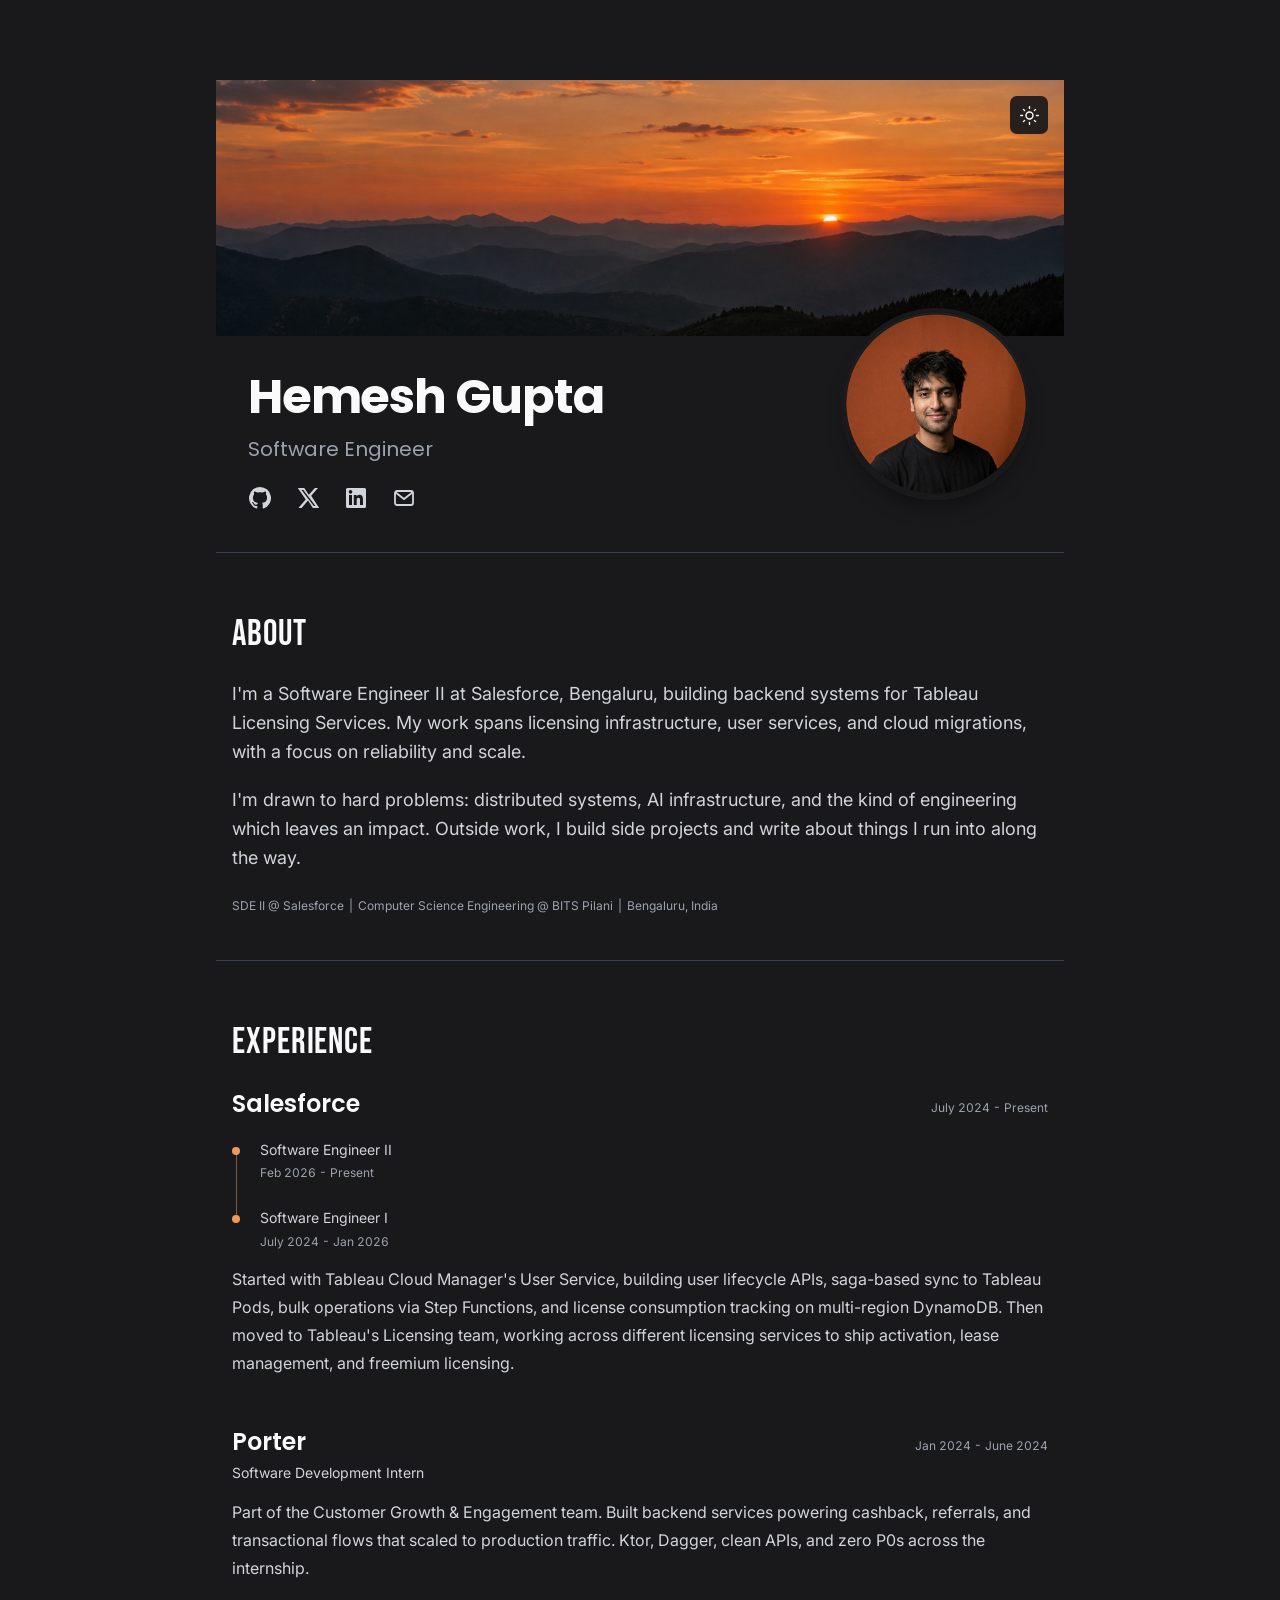
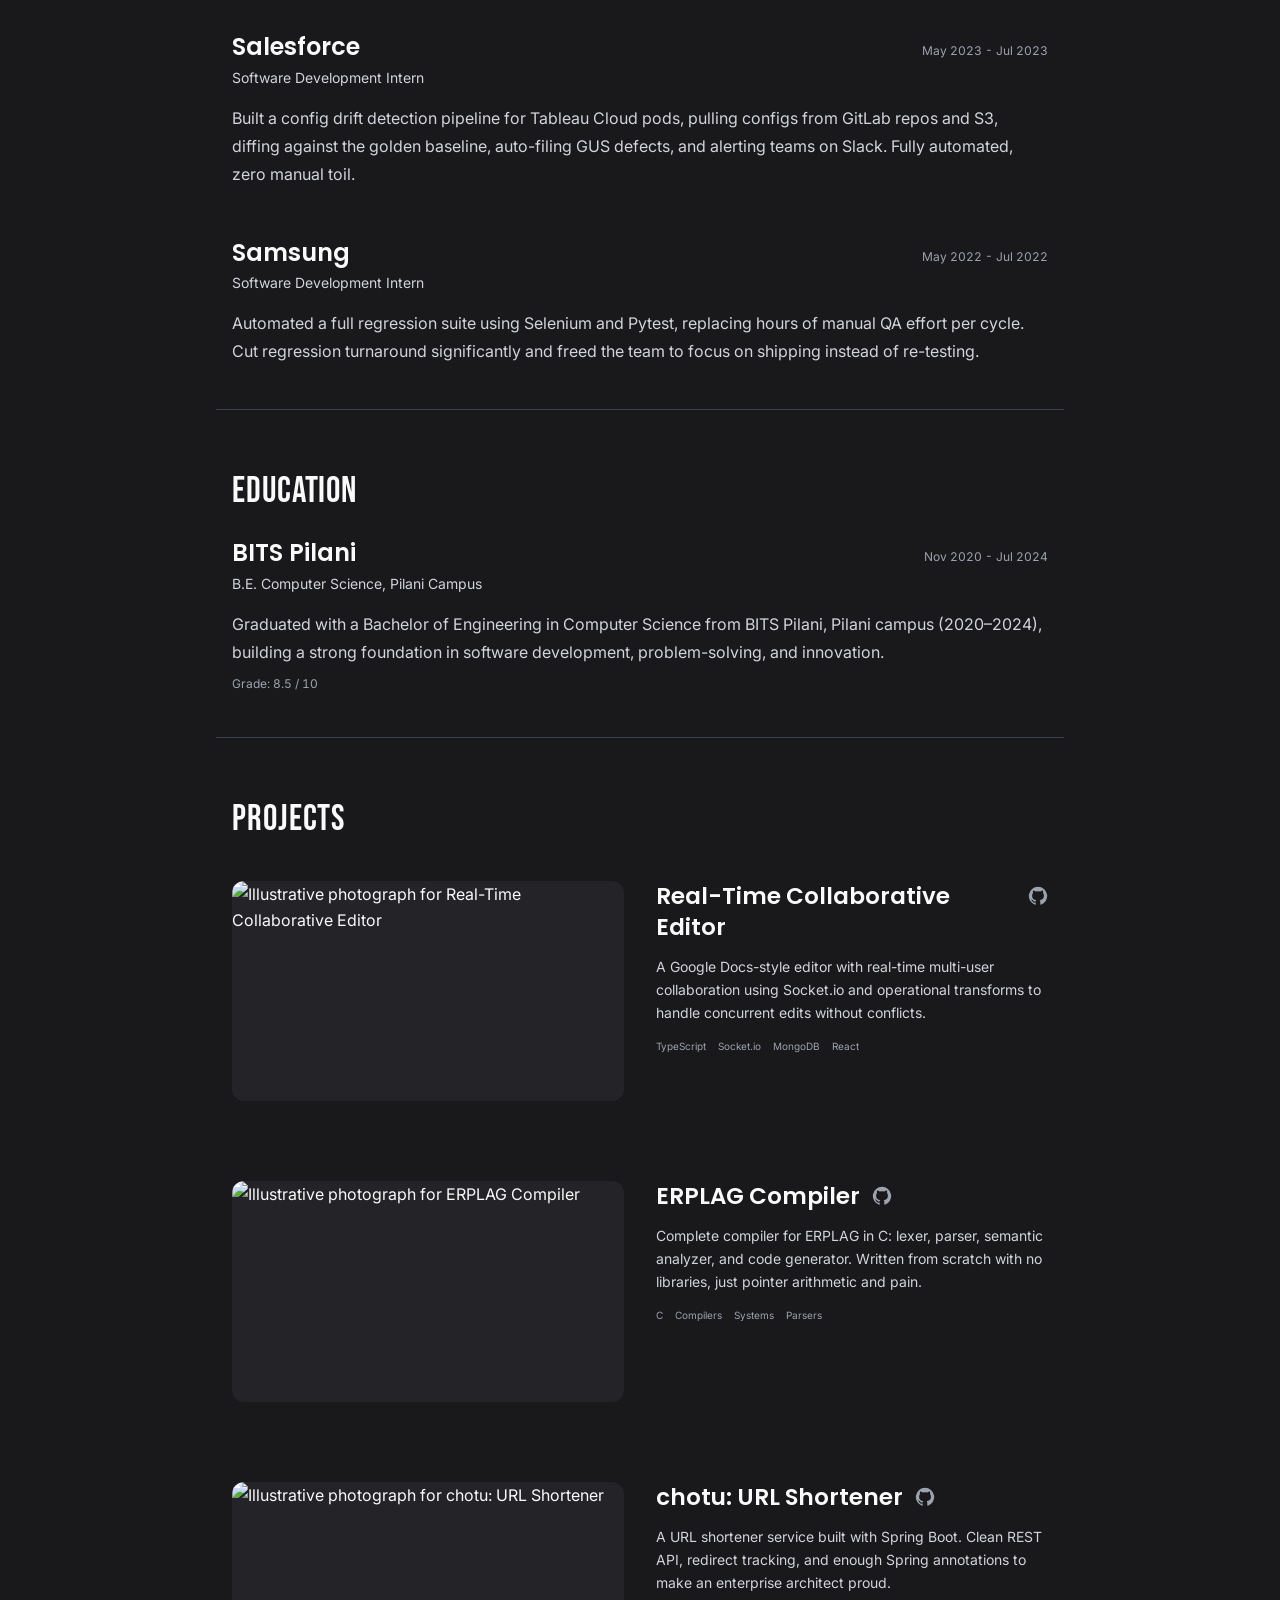
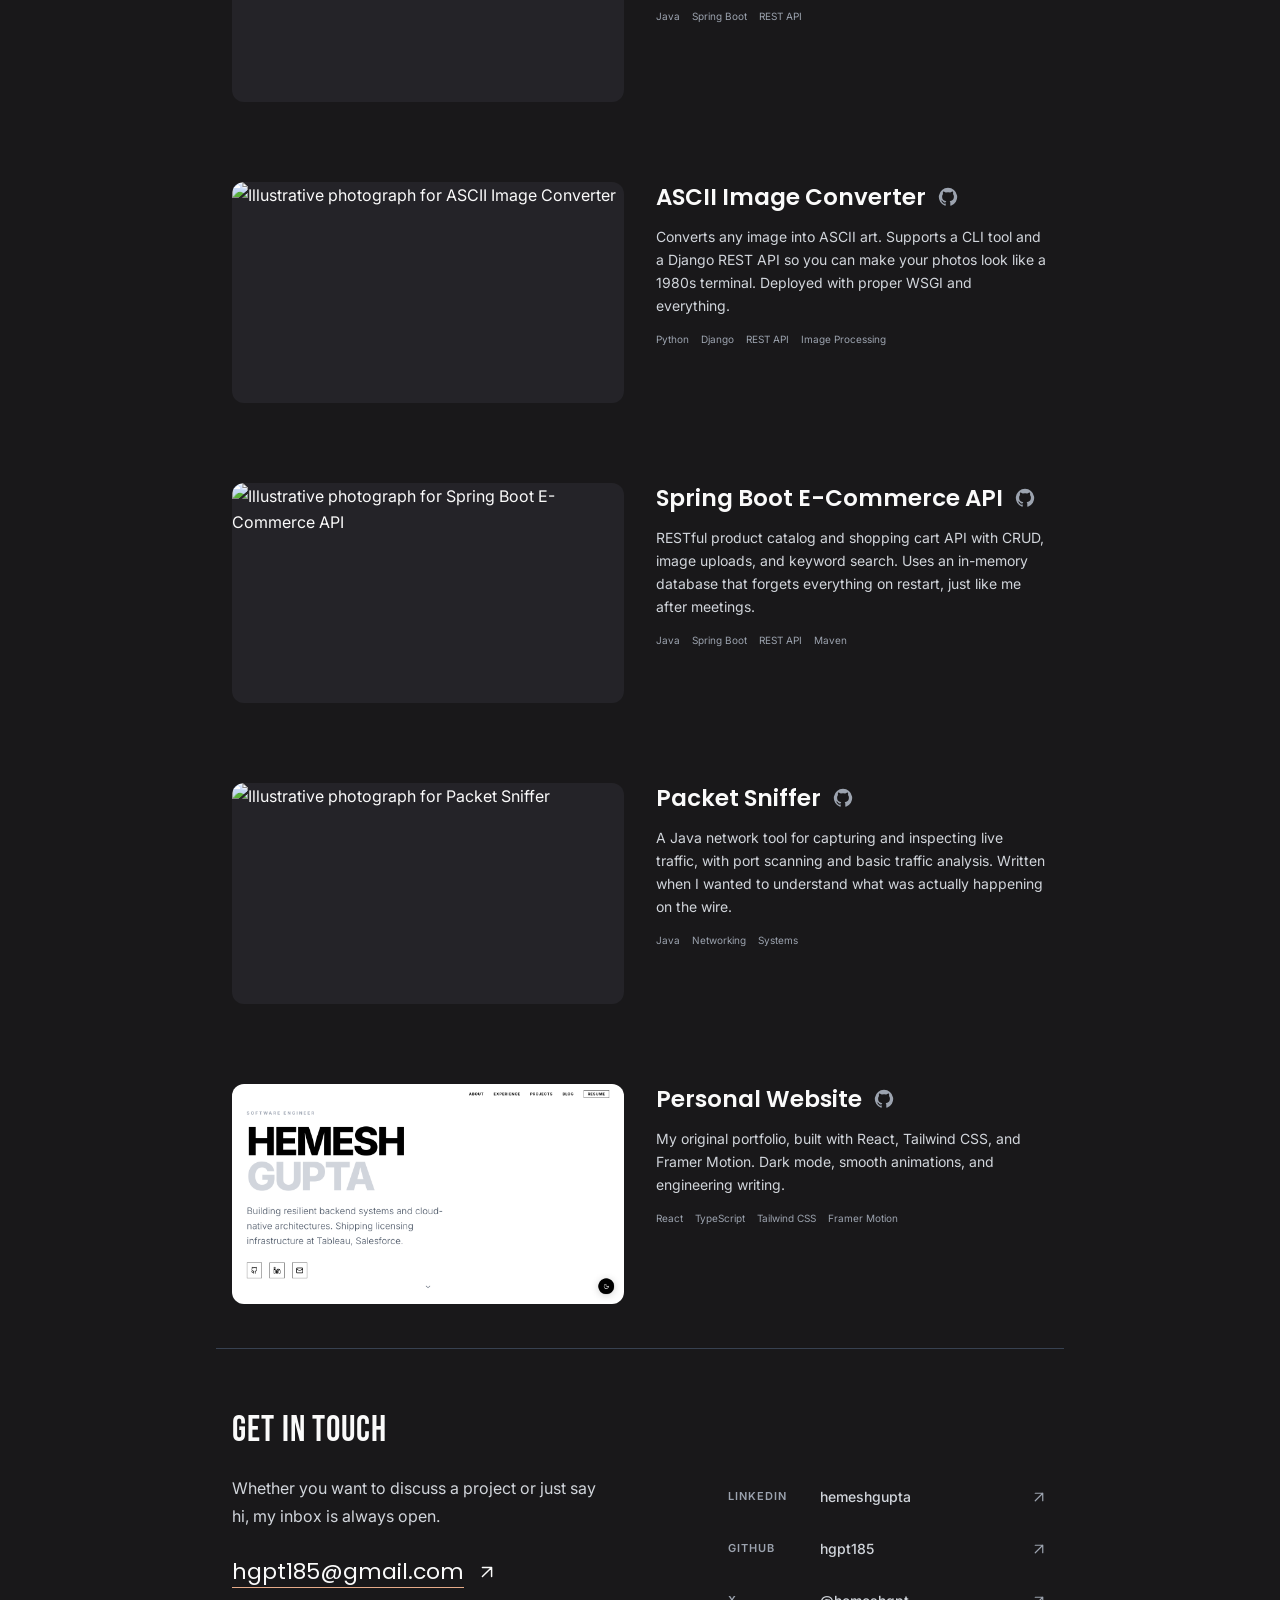
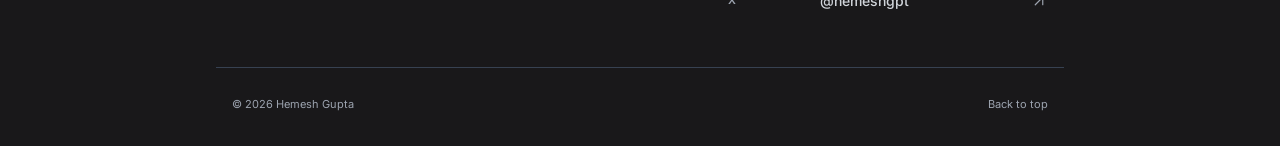
==== commit a54b6d60: "Polish header spacing and experience readability" ====
--- a/index.html
+++ b/index.html
@@ -46,7 +46,7 @@
   ]
 }
 </script>
-<title>Hemesh Gupta | Software Engineer</title><link rel="icon" href="favicon.svg" type="image/svg+xml"><link rel="preconnect" href="https://fonts.googleapis.com"><link rel="preconnect" href="https://fonts.gstatic.com" crossorigin><link href="https://fonts.googleapis.com/css2?family=Bebas+Neue&family=Inter:wght@400;500;600&family=Poppins:wght@400;600;700&display=swap" rel="stylesheet"><link rel="preload" as="image" href="assets/mountain-dusk.jpg"><script>try{document.documentElement.dataset.theme=localStorage.getItem('theme')||'dark'}catch(_){}</script><link rel="stylesheet" href="styles.css?v=79468c3d">
+<title>Hemesh Gupta | Software Engineer</title><link rel="icon" href="favicon.svg" type="image/svg+xml"><link rel="preconnect" href="https://fonts.googleapis.com"><link rel="preconnect" href="https://fonts.gstatic.com" crossorigin><link href="https://fonts.googleapis.com/css2?family=Bebas+Neue&family=Inter:wght@400;500;600&family=Poppins:wght@400;600;700&display=swap" rel="stylesheet"><link rel="preload" as="image" href="assets/mountain-dusk.jpg"><script>try{document.documentElement.dataset.theme=localStorage.getItem('theme')||'dark'}catch(_){}</script><link rel="stylesheet" href="styles.css?v=db461ecc">
 <script>
   window.va = window.va || function () {
     (window.vaq = window.vaq || []).push(arguments);
@@ -67,7 +67,7 @@
 <article class="job"><div class="job-heading"><div><h3><a href="https://www.salesforce.com/" target="_blank" rel="noopener noreferrer">Salesforce</a></h3><p class="job-role">Software Development Intern</p></div><p class="job-period">May 2023 - Jul 2023</p></div><p class="job-description">Built a config drift detection pipeline for Tableau Cloud pods, pulling configs from GitLab repos and S3, diffing against the golden baseline, auto-filing GUS defects, and alerting teams on Slack. Fully automated, zero manual toil.</p></article>
 <article class="job"><div class="job-heading"><div><h3><a href="https://www.samsung.com/" target="_blank" rel="noopener noreferrer">Samsung</a></h3><p class="job-role">Software Development Intern</p></div><p class="job-period">May 2022 - Jul 2022</p></div><p class="job-description">Automated a full regression suite using Selenium and Pytest, replacing hours of manual QA effort per cycle. Cut regression turnaround significantly and freed the team to focus on shipping instead of re-testing.</p></article>
 </div></section>
-<section class="section education" id="education"><h2>Education</h2><div class="jobs"><article class="job"><div class="job-heading"><div><h3>BITS Pilani</h3><p class="job-role">B.E. Computer Science, Pilani Campus</p></div><p class="job-period">Nov 2020 - Jul 2024</p></div><p class="job-description">Graduated with a Bachelor of Engineering in Computer Science from BITS Pilani, Pilani campus (2020–2024), building a strong foundation in software development, problem-solving, and innovation.</p><p class="school-grade">Grade: 8.5 / 10</p></article></div></section>
+<section class="section education" id="education"><h2>Education</h2><div class="jobs"><article class="job"><div class="job-heading"><div><h3><a href="https://www.bits-pilani.ac.in/pilani/" target="_blank" rel="noopener noreferrer">BITS Pilani</a></h3><p class="job-role">B.E. Computer Science, Pilani Campus</p></div><p class="job-period">Nov 2020 - Jul 2024</p></div><p class="job-description">Graduated with a Bachelor of Engineering in Computer Science from BITS Pilani, Pilani campus (2020–2024), building a strong foundation in software development, problem-solving, and innovation.</p><p class="school-grade">Grade: 8.5 / 10</p></article></div></section>
 <section class="section projects-section" id="projects"><h2>Projects</h2><div class="projects"><article class="project"><a class="project-image" href="https://github.com/hgpt185/google-docs-clone" target="_blank" rel="noopener noreferrer" aria-label="View Real-Time Collaborative Editor on GitHub (opens in a new tab)"><img draggable="false" src="https://images.unsplash.com/photo-1555066931-4365d14bab8c?w=800&amp;h=450&amp;fit=crop&amp;auto=format" width="800" height="450" alt="Illustrative photograph for Real-Time Collaborative Editor" loading="lazy" decoding="async"><span class="project-image-action" aria-hidden="true">View on GitHub <svg class="icon arrow-icon" viewBox="0 0 24 24" fill="none" stroke="currentColor" stroke-width="1.6" stroke-linecap="round" stroke-linejoin="round" aria-hidden="true"><path d="M7 17 17 7M7 7h10v10"/></svg></span></a><div class="project-info"><div class="project-title"><h3><a href="https://github.com/hgpt185/google-docs-clone" target="_blank" rel="noopener noreferrer">Real-Time Collaborative Editor</a></h3><a class="project-link" href="https://github.com/hgpt185/google-docs-clone" target="_blank" rel="noopener noreferrer" aria-label="Real-Time Collaborative Editor source code"><svg class="icon " viewBox="0 0 24 24" fill="currentColor" aria-hidden="true"><path d="M12 .9a11.1 11.1 0 0 0-3.5 21.6c.55.1.76-.24.76-.53v-2.05c-3.1.67-3.76-1.32-3.76-1.32-.51-1.28-1.24-1.62-1.24-1.62-1.02-.7.08-.69.08-.69 1.12.08 1.71 1.15 1.71 1.15 1 1.7 2.61 1.21 3.25.93.1-.72.39-1.21.71-1.49-2.47-.28-5.07-1.24-5.07-5.5 0-1.22.44-2.21 1.14-2.99-.12-.28-.5-1.42.11-2.95 0 0 .94-.3 3.05 1.14a10.6 10.6 0 0 1 5.55 0c2.11-1.43 3.04-1.14 3.04-1.14.61 1.53.23 2.67.11 2.95.72.78 1.14 1.77 1.14 2.99 0 4.27-2.6 5.21-5.08 5.49.4.35.75 1.02.75 2.06v3.04c0 .29.2.64.77.53A11.1 11.1 0 0 0 12 .9Z"/></svg></a></div><p>A Google Docs-style editor with real-time multi-user collaboration using Socket.io and operational transforms to handle concurrent edits without conflicts.</p><ul class="project-tags" aria-label="Technologies"><li>TypeScript</li><li>Socket.io</li><li>MongoDB</li><li>React</li></ul></div></article>
 <article class="project"><a class="project-image" href="https://github.com/hgpt185/ERPLANG-Compiler" target="_blank" rel="noopener noreferrer" aria-label="View ERPLAG Compiler on GitHub (opens in a new tab)"><img draggable="false" src="https://images.unsplash.com/photo-1526374965328-7f61d4dc18c5?w=800&amp;h=450&amp;fit=crop&amp;auto=format" width="800" height="450" alt="Illustrative photograph for ERPLAG Compiler" loading="lazy" decoding="async"><span class="project-image-action" aria-hidden="true">View on GitHub <svg class="icon arrow-icon" viewBox="0 0 24 24" fill="none" stroke="currentColor" stroke-width="1.6" stroke-linecap="round" stroke-linejoin="round" aria-hidden="true"><path d="M7 17 17 7M7 7h10v10"/></svg></span></a><div class="project-info"><div class="project-title"><h3><a href="https://github.com/hgpt185/ERPLANG-Compiler" target="_blank" rel="noopener noreferrer">ERPLAG Compiler</a></h3><a class="project-link" href="https://github.com/hgpt185/ERPLANG-Compiler" target="_blank" rel="noopener noreferrer" aria-label="ERPLAG Compiler source code"><svg class="icon " viewBox="0 0 24 24" fill="currentColor" aria-hidden="true"><path d="M12 .9a11.1 11.1 0 0 0-3.5 21.6c.55.1.76-.24.76-.53v-2.05c-3.1.67-3.76-1.32-3.76-1.32-.51-1.28-1.24-1.62-1.24-1.62-1.02-.7.08-.69.08-.69 1.12.08 1.71 1.15 1.71 1.15 1 1.7 2.61 1.21 3.25.93.1-.72.39-1.21.71-1.49-2.47-.28-5.07-1.24-5.07-5.5 0-1.22.44-2.21 1.14-2.99-.12-.28-.5-1.42.11-2.95 0 0 .94-.3 3.05 1.14a10.6 10.6 0 0 1 5.55 0c2.11-1.43 3.04-1.14 3.04-1.14.61 1.53.23 2.67.11 2.95.72.78 1.14 1.77 1.14 2.99 0 4.27-2.6 5.21-5.08 5.49.4.35.75 1.02.75 2.06v3.04c0 .29.2.64.77.53A11.1 11.1 0 0 0 12 .9Z"/></svg></a></div><p>Complete compiler for ERPLAG in C: lexer, parser, semantic analyzer, and code generator. Written from scratch with no libraries, just pointer arithmetic and pain.</p><ul class="project-tags" aria-label="Technologies"><li>C</li><li>Compilers</li><li>Systems</li><li>Parsers</li></ul></div></article>
 <article class="project"><a class="project-image" href="https://github.com/hgpt185/chotu" target="_blank" rel="noopener noreferrer" aria-label="View chotu: URL Shortener on GitHub (opens in a new tab)"><img draggable="false" src="https://images.unsplash.com/photo-1558494949-ef010cbdcc31?w=800&amp;h=450&amp;fit=crop&amp;auto=format" width="800" height="450" alt="Illustrative photograph for chotu: URL Shortener" loading="lazy" decoding="async"><span class="project-image-action" aria-hidden="true">View on GitHub <svg class="icon arrow-icon" viewBox="0 0 24 24" fill="none" stroke="currentColor" stroke-width="1.6" stroke-linecap="round" stroke-linejoin="round" aria-hidden="true"><path d="M7 17 17 7M7 7h10v10"/></svg></span></a><div class="project-info"><div class="project-title"><h3><a href="https://github.com/hgpt185/chotu" target="_blank" rel="noopener noreferrer">chotu: URL Shortener</a></h3><a class="project-link" href="https://github.com/hgpt185/chotu" target="_blank" rel="noopener noreferrer" aria-label="chotu: URL Shortener source code"><svg class="icon " viewBox="0 0 24 24" fill="currentColor" aria-hidden="true"><path d="M12 .9a11.1 11.1 0 0 0-3.5 21.6c.55.1.76-.24.76-.53v-2.05c-3.1.67-3.76-1.32-3.76-1.32-.51-1.28-1.24-1.62-1.24-1.62-1.02-.7.08-.69.08-.69 1.12.08 1.71 1.15 1.71 1.15 1 1.7 2.61 1.21 3.25.93.1-.72.39-1.21.71-1.49-2.47-.28-5.07-1.24-5.07-5.5 0-1.22.44-2.21 1.14-2.99-.12-.28-.5-1.42.11-2.95 0 0 .94-.3 3.05 1.14a10.6 10.6 0 0 1 5.55 0c2.11-1.43 3.04-1.14 3.04-1.14.61 1.53.23 2.67.11 2.95.72.78 1.14 1.77 1.14 2.99 0 4.27-2.6 5.21-5.08 5.49.4.35.75 1.02.75 2.06v3.04c0 .29.2.64.77.53A11.1 11.1 0 0 0 12 .9Z"/></svg></a></div><p>A URL shortener service built with Spring Boot. Clean REST API, redirect tracking, and enough Spring annotations to make an enterprise architect proud.</p><ul class="project-tags" aria-label="Technologies"><li>Java</li><li>Spring Boot</li><li>REST API</li></ul></div></article>
--- a/styles.css
+++ b/styles.css
@@ -40,7 +40,7 @@
 .skip-link { position: fixed; top: -60px; left: 16px; padding: 8px 16px; background: var(--background); z-index: 10; }
 .skip-link:focus { top: 8px; }
 .portfolio { width: min(100%, 896px); margin: 0 auto; padding: 80px 24px 32px; }
-.intro { padding-bottom: 48px; border-bottom: 1px solid var(--rule); }
+.intro { padding-bottom: 40px; border-bottom: 1px solid var(--rule); }
 .banner { height: 256px; position: relative; }
 .banner > img { display: block; width: 100%; height: 100%; object-fit: cover; object-position: 50% 51%; }
 #theme-toggle { position: absolute; right: 16px; top: 16px; width: 38px; height: 38px; display: grid; place-items: center; cursor: pointer; border: 0; border-radius: 7px; background: #19181ae8; color: #fff; }
@@ -48,14 +48,14 @@
 #theme-toggle .icon { grid-area: 1 / 1; width: 21px; height: 21px; }
 #theme-toggle .moon, html[data-theme='light'] #theme-toggle .sun { display: none; }
 html[data-theme='light'] #theme-toggle .moon { display: block; }
-.identity { display: flex; justify-content: space-between; align-items: flex-end; gap: 24px; padding: 0 32px; position: relative; }
-.person { padding-bottom: 32px; }
+.identity { display: grid; grid-template-columns: minmax(0, 1fr) 192px; align-items: start; gap: 32px; padding: 32px 32px 0; position: relative; }
+.person { min-width: 0; }
 h1 { font-family: var(--title-font); font-size: 48px; line-height: 1.2; letter-spacing: -.025em; font-weight: 700; margin: 0; }
-.subtitle { font-family: var(--title-font); font-size: 20px; line-height: 1.5; color: var(--muted); margin: 4px 0 0; }
-.socials { display: flex; gap: 24px; margin-top: 16px; color: var(--body); align-items: center; }
+.subtitle { font-family: var(--title-font); font-size: 20px; line-height: 1.5; color: var(--muted); margin: 8px 0 0; }
+.socials { display: flex; gap: 24px; margin-top: 20px; color: var(--body); align-items: center; }
 .socials a { display: flex; align-items: center; justify-content: center; width: 24px; height: 28px; }
 .icon { width: 24px; height: 24px; display: block; flex-shrink: 0; }
-.portrait { flex-shrink: 0; margin-top: -96px; }
+.portrait { margin-top: -60px; }
 .portrait img { display: block; width: 192px; height: 192px; border-radius: 50%; object-fit: cover; border: 4px solid var(--background); box-shadow: 0 14px 22px -10px #0007; }
 .banner > .theme-light, .portrait > .theme-light { display: none; }
 html[data-theme='light'] .theme-light { display: block; }
@@ -67,14 +67,12 @@
 .about-copy p + p { margin-top: 18px; }
 .about-meta { display: block; margin-top: 24px; font-size: 12px; line-height: 1.6; color: var(--muted); }
 .about-meta-separator { margin: 0 2px; }
-.jobs { display: grid; gap: 32px; }
-.job { padding-bottom: 30px; border-bottom: 1px solid var(--rule); }
-.job:last-child { padding-bottom: 0; border: 0; }
+.jobs { display: grid; gap: 48px; }
 .job-heading { display: flex; align-items: baseline; justify-content: space-between; gap: 24px; }
 h3 { font-family: var(--title-font); font-size: 24px; line-height: 1.4; font-weight: 600; margin: 0; }
 .job-role { font-size: 14px; margin-top: 3px; color: var(--body); }
 .job-period { font-size: 12px; white-space: nowrap; color: var(--muted); font-variant-numeric: tabular-nums; }
-.job-description { font-size: 14px; line-height: 1.75; margin-top: 14px; color: var(--body); }
+.job-description { font-size: 16px; line-height: 1.75; margin-top: 14px; color: var(--body); }
 .school-grade { font-size: 12px; color: var(--muted); margin-top: 8px; font-variant-numeric: tabular-nums; }
 .job-roles { list-style: none; margin: 18px 0 0; padding: 0; }
 .job-role-item { position: relative; padding-left: 28px; }
@@ -119,14 +117,14 @@
 @media (max-width: 767px) {
   .portfolio { padding-top: 40px; }
   .banner { height: 192px; }
-  .identity { flex-direction: column-reverse; align-items: center; gap: 24px; text-align: center; padding: 0 16px; }
-  .portrait { margin-top: -80px; }
+  .identity { display: flex; flex-direction: column-reverse; align-items: center; gap: 24px; text-align: center; padding: 0 16px; }
+  .portrait { margin-top: -74px; }
   .portrait img { width: 160px; height: 160px; }
-  .person { padding-bottom: 24px; }
-  h1 { font-size: 36px; }
+  h1 { font-size: clamp(30px, 8.8vw, 36px); text-wrap: balance; }
   .socials { justify-content: center; }
   .intro { padding-bottom: 36px; }
   .section { padding-top: 48px; padding-bottom: 36px; }
+  .jobs { gap: 40px; }
   .project { grid-template-columns: 1fr; gap: 24px; }
   .contact-layout { grid-template-columns: 1fr; gap: 32px; }
   .contact-details { max-width: 360px; }
